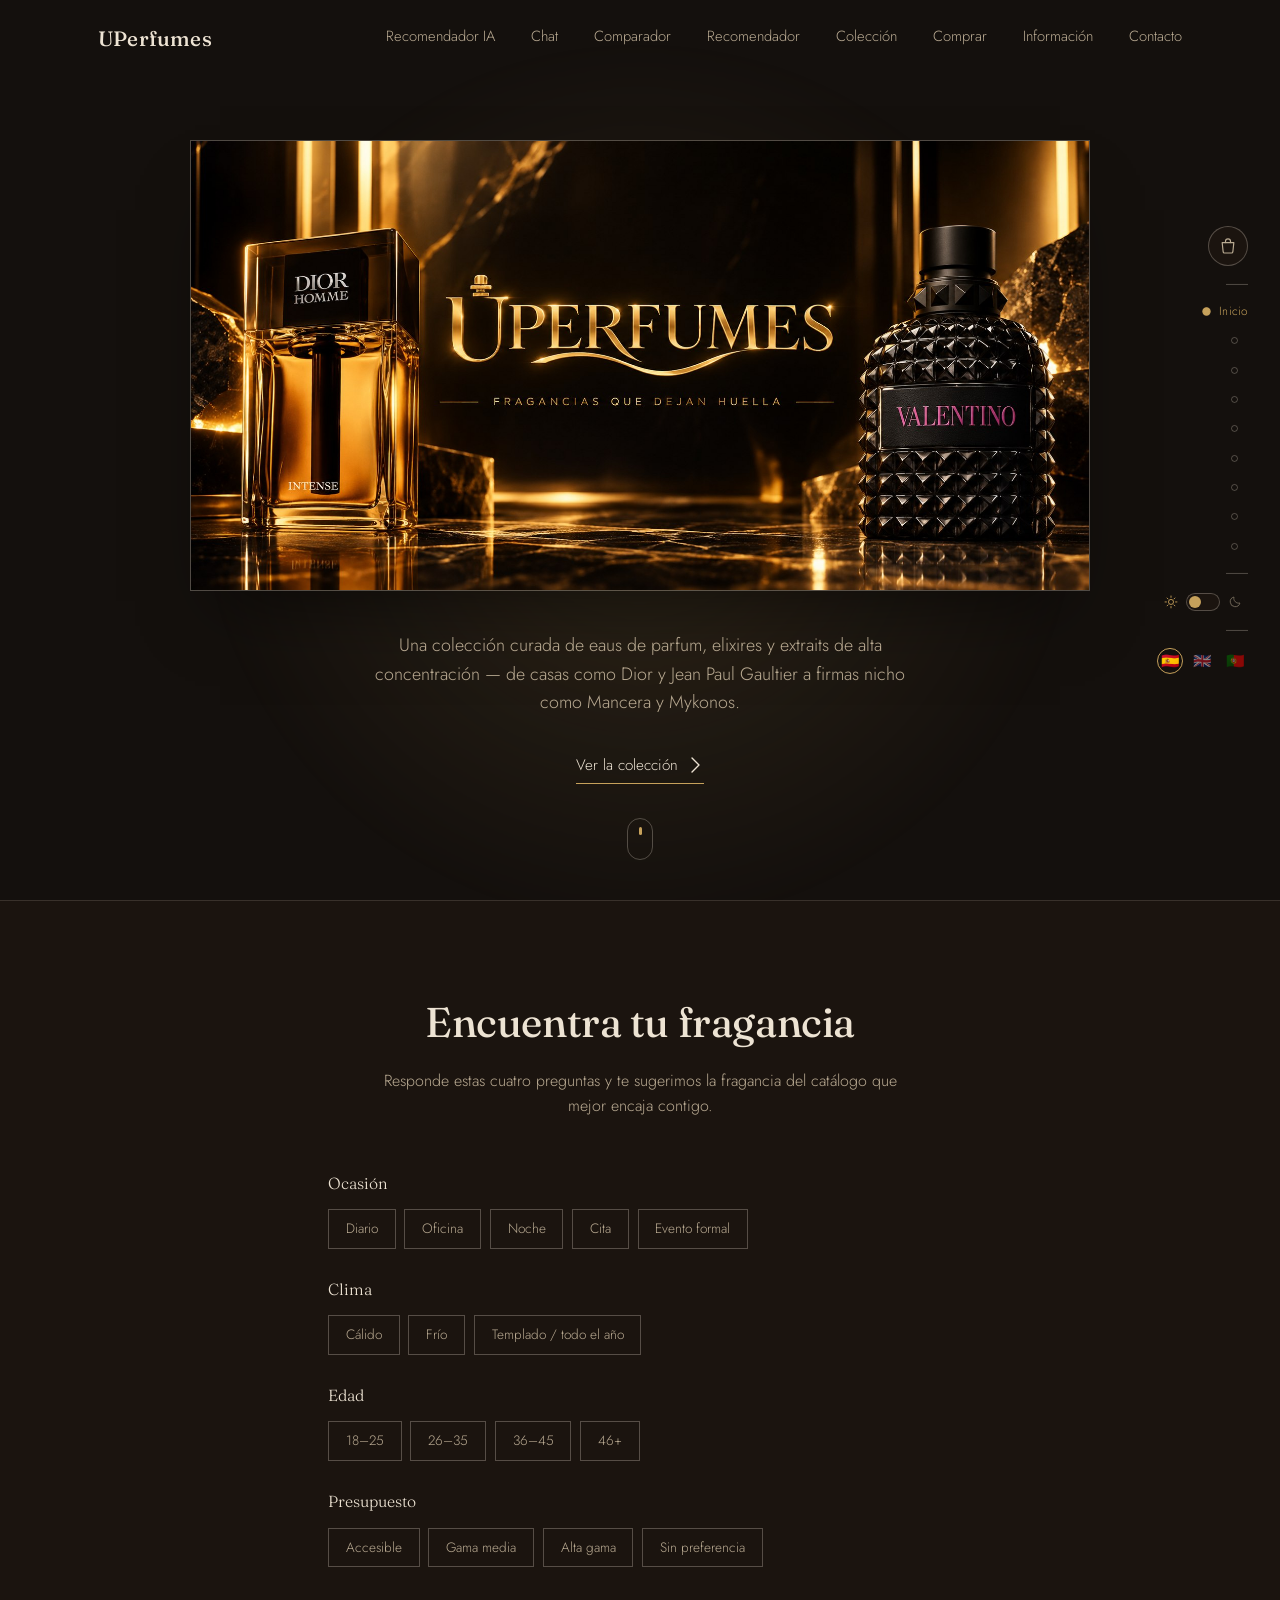
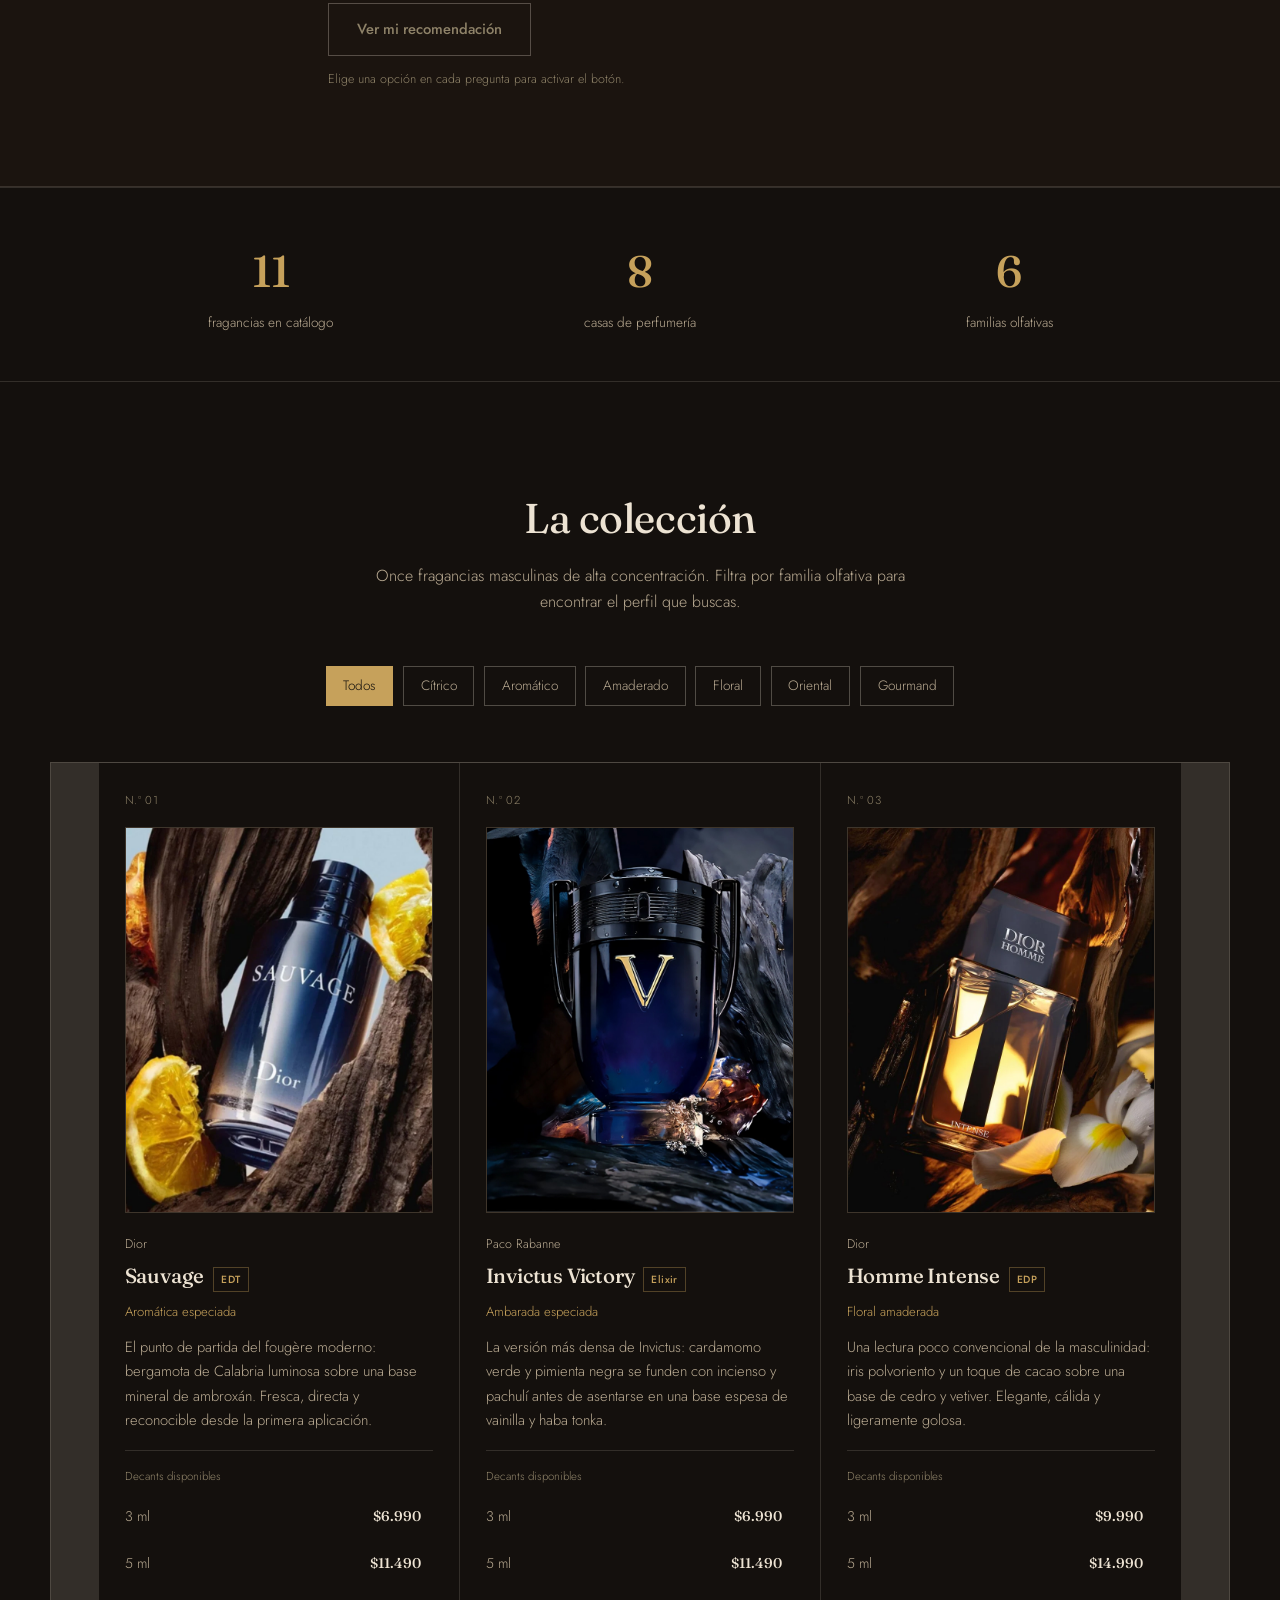
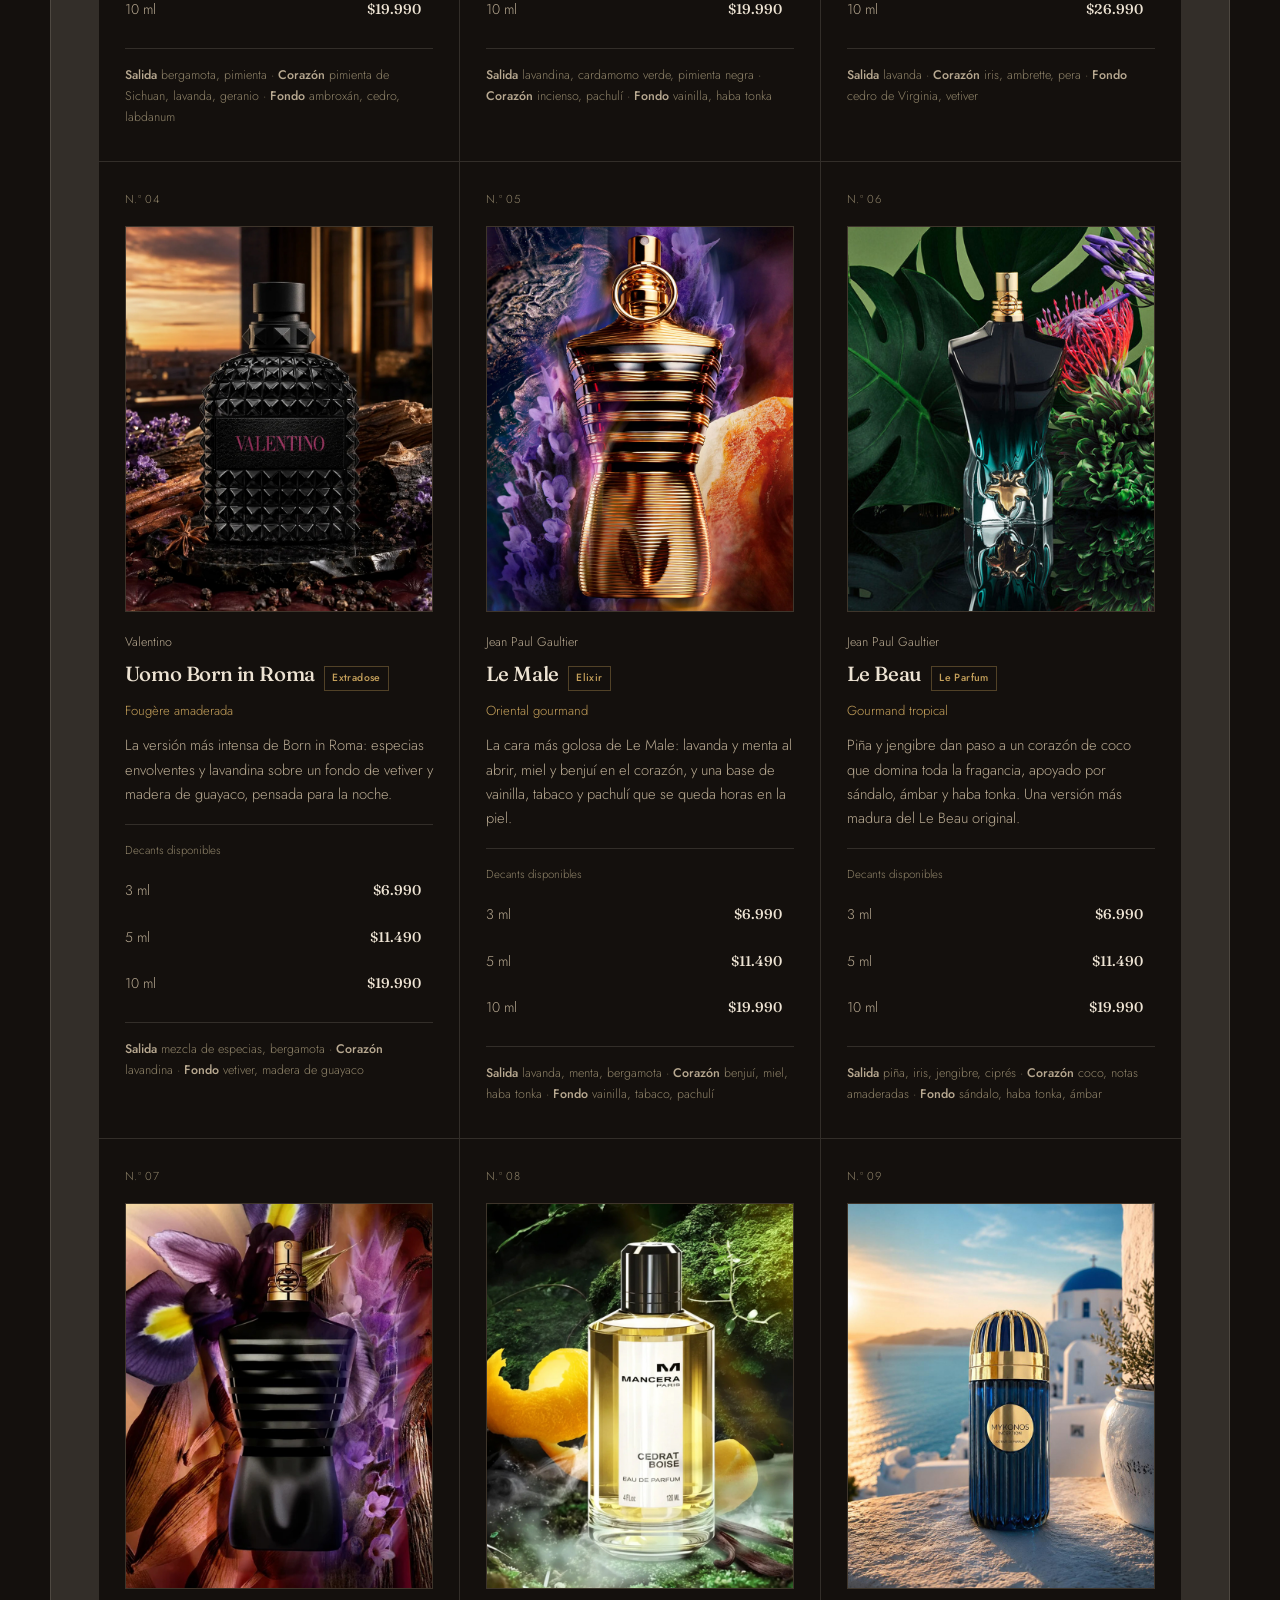
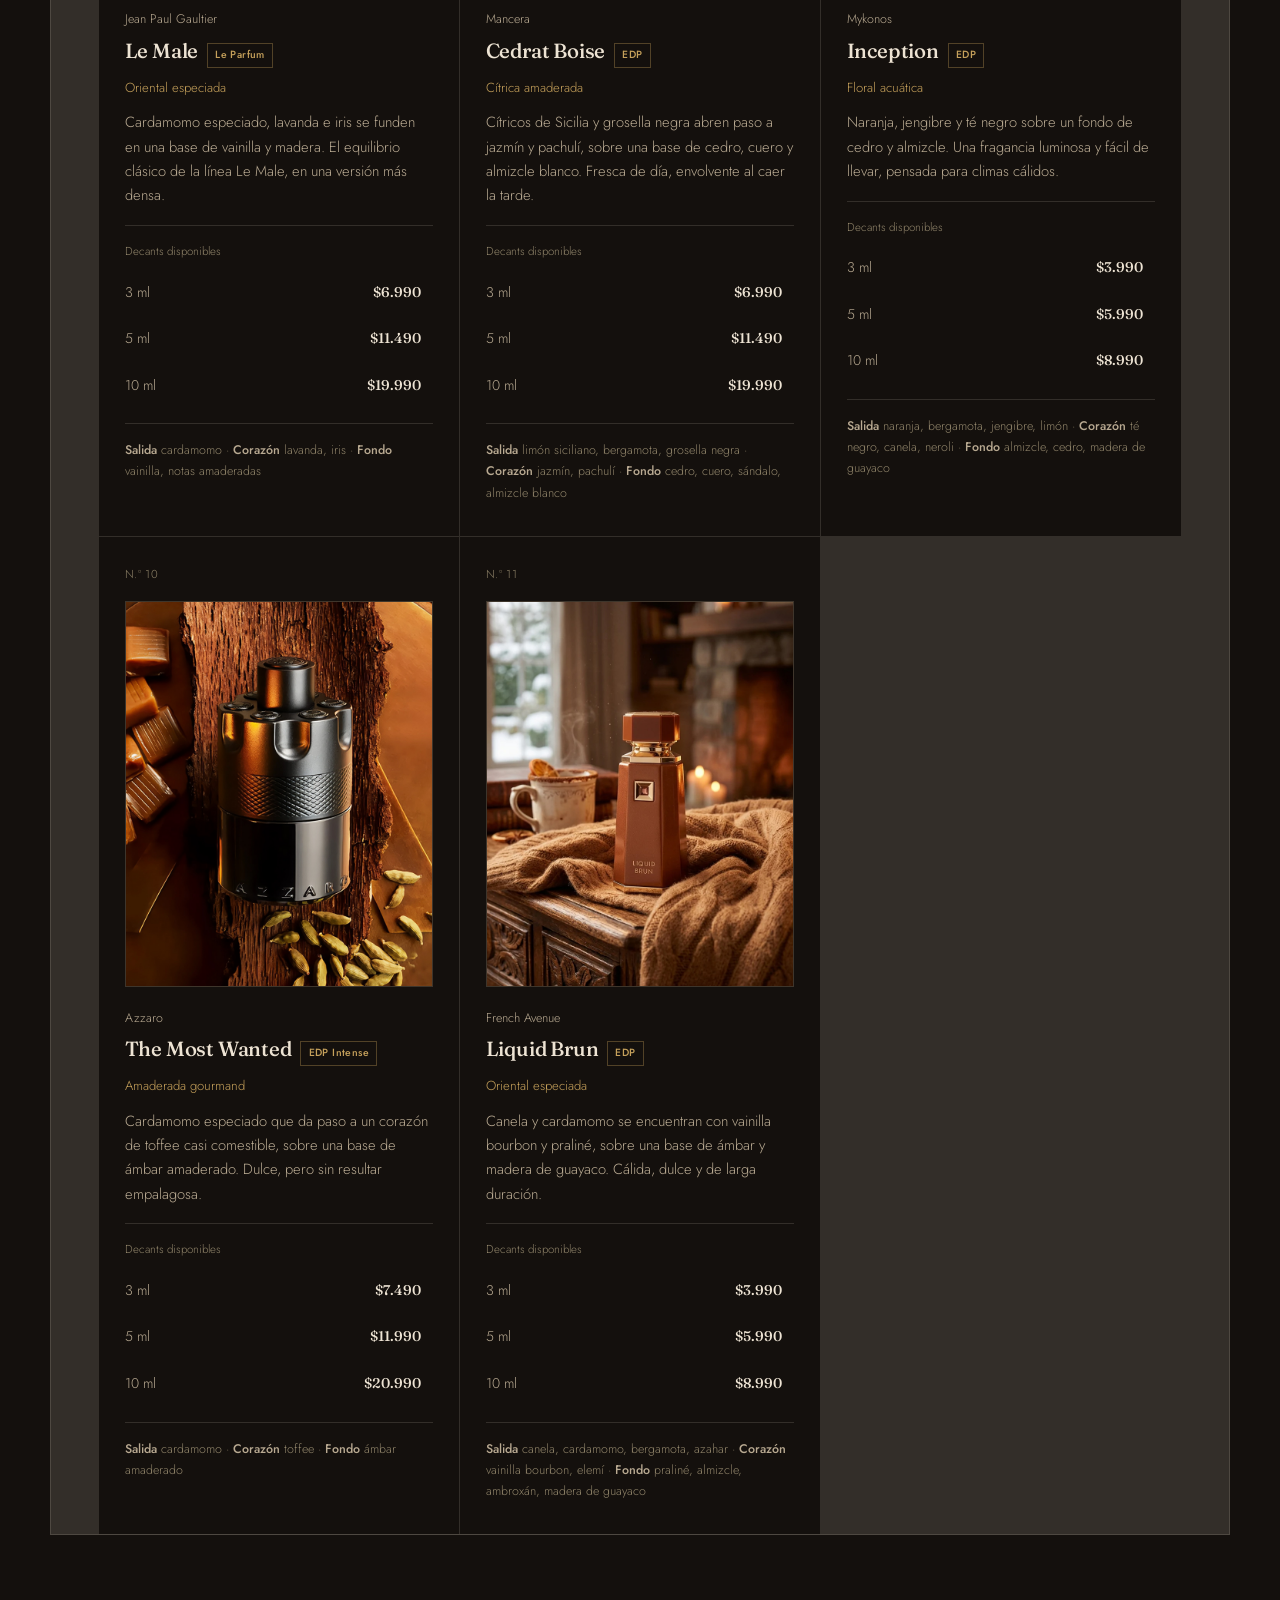
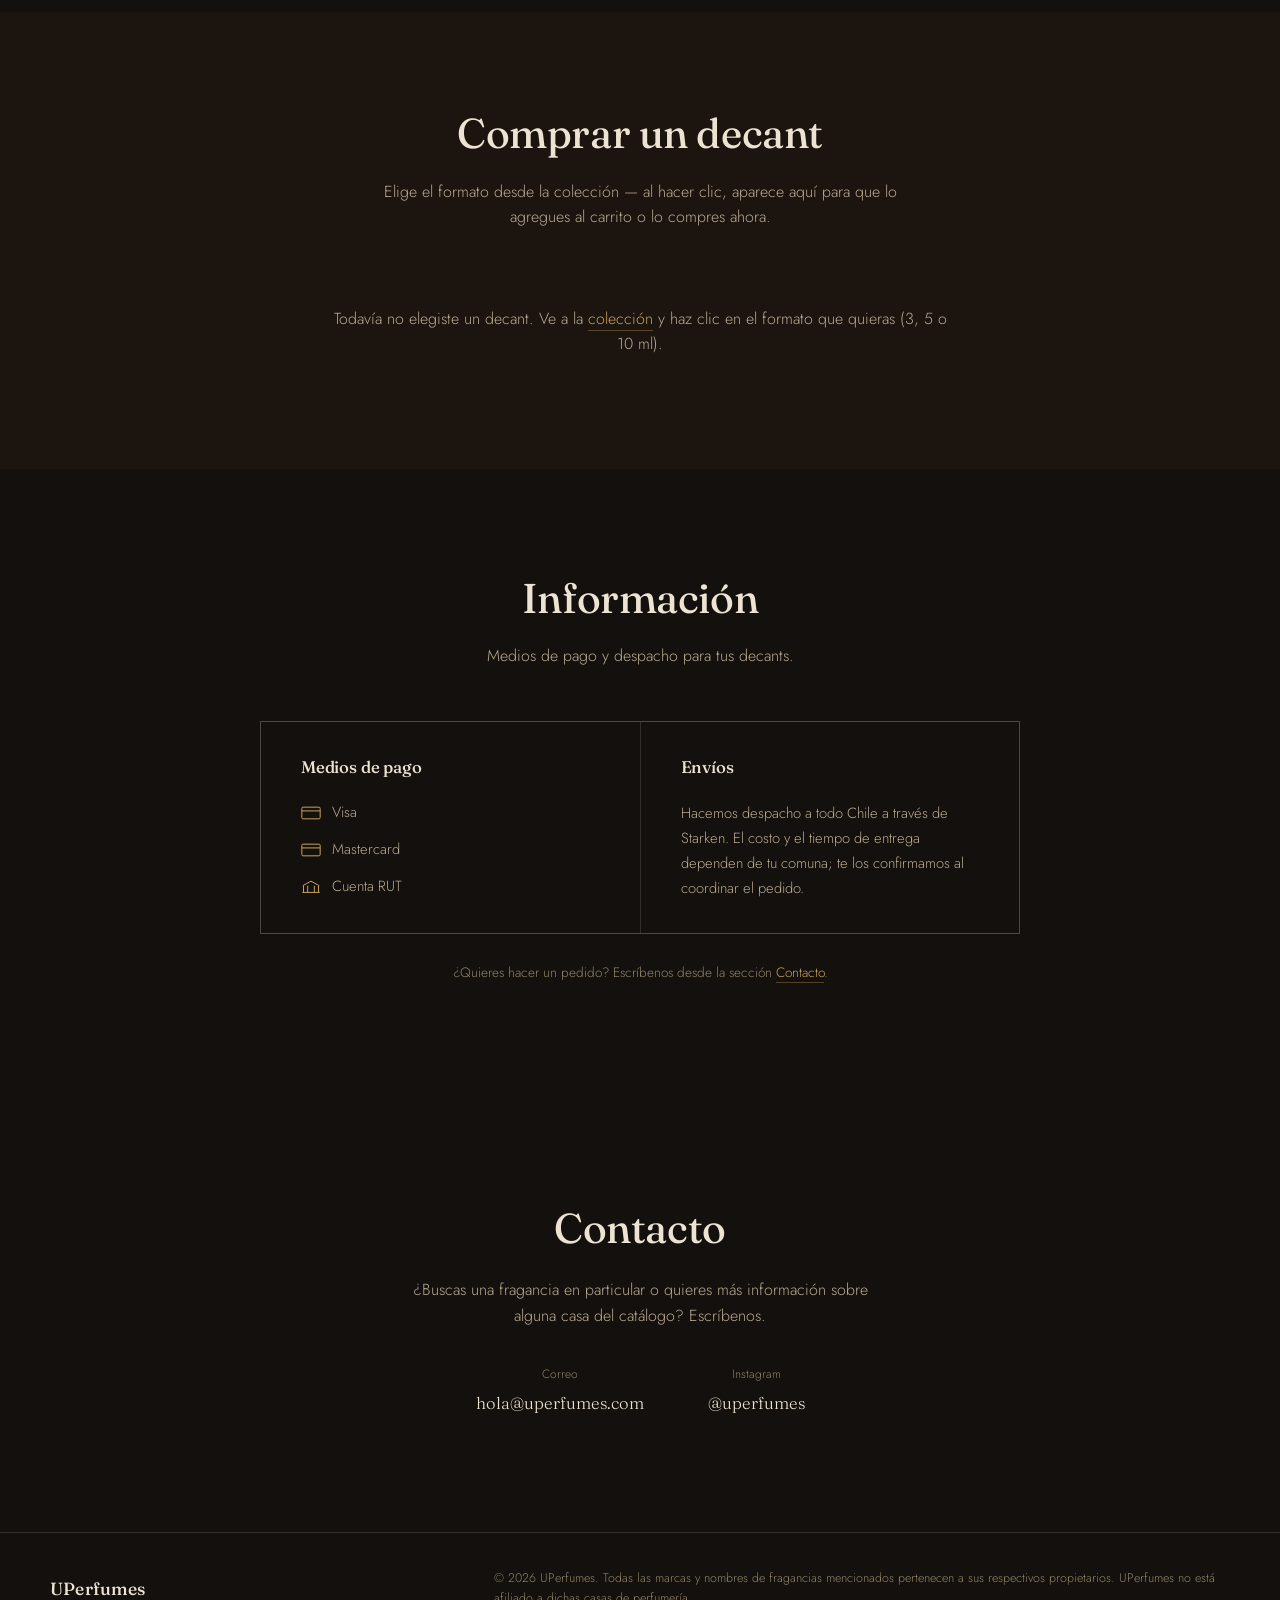
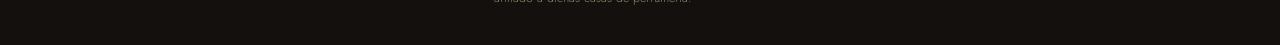
==== public/index.html @ 0f6a9b52 "Add files via upload" ====
<!DOCTYPE html>
<html lang="es">
<head>
<meta charset="UTF-8">
<meta name="viewport" content="width=device-width, initial-scale=1.0">
<title data-i18n="pageTitle">UPerfumes — Fragancias de alta concentración</title>
<meta name="description" data-i18n-content="metaDescription" content="UPerfumes: catálogo curado de eaus de parfum, elixires y extraits de alta concentración. Dior, Jean Paul Gaultier, Valentino, Paco Rabanne, Azzaro, Mancera y más.">

<!-- Tipografías: Fraunces (display, serif) para titulares y Jost (sans geométrica) para texto de cuerpo y etiquetas -->
<link rel="preconnect" href="https://fonts.googleapis.com">
<link rel="preconnect" href="https://fonts.gstatic.com" crossorigin>
<link href="https://fonts.googleapis.com/css2?family=Fraunces:ital,opsz,wght@0,9..144,300;0,9..144,400;0,9..144,500;0,9..144,600;1,9..144,400&family=Jost:wght@300;400;500;600&display=swap" rel="stylesheet">

<link rel="stylesheet" href="styles.css">

<!-- Si el visitante tiene JavaScript desactivado, la cuadrícula del catálogo
     (que normalmente aparece con una animación al hacer scroll) se muestra
     directamente, sin depender del script. -->
<noscript>
  <style>
    .perfume-card{ opacity: 1 !important; transform: none !important; }
  </style>
</noscript>

<!-- Favicon simple en línea: inicial "U" sobre fondo oscuro, para no depender de un archivo aparte -->
<link rel="icon" href="data:image/svg+xml,%3Csvg xmlns='http://www.w3.org/2000/svg' viewBox='0 0 64 64'%3E%3Crect width='64' height='64' fill='%2314100D'/%3E%3Ctext x='32' y='42' font-family='Georgia,serif' font-size='30' fill='%23C6A15B' text-anchor='middle'%3EU%3C/text%3E%3C/svg%3E">
<link rel="stylesheet" href="/advisor.css">
<link rel="stylesheet" href="/shop.css">
</head>
<body>

<a class="skip-link" href="#coleccion" data-i18n="skipLink">Saltar al catálogo</a>

<!--
  =========================================================================
  ENCABEZADO
  Barra fija que cambia de transparente a sólida al hacer scroll (ver script.js).
  =========================================================================
-->
<header class="site-header" id="siteHeader">
  <div class="header-inner">
    <a href="#inicio" class="logo">UPerfumes</a>

    <nav class="site-nav" id="siteNav"><a href="/asesor.html#recommend" data-i18n="advisor.recommend">Recomendador IA</a>
<a href="/asesor.html#chat" data-i18n="advisor.chat">Chat</a>
<a href="/asesor.html#compare" data-i18n="advisor.compare">Comparador</a>
      <a href="#recomendador" data-i18n="nav.recomendador">Recomendador</a>
      <a href="#coleccion" data-i18n="nav.coleccion">Colección</a>
      <a href="#comprar" data-i18n="nav.comprar">Comprar</a>
      <a href="#informacion" data-i18n="nav.informacion">Información</a>
      <a href="#contacto" data-i18n="nav.contacto">Contacto</a>
    </nav>

    <button class="nav-toggle" id="navToggle" aria-label="Abrir menú" data-i18n-aria="navToggleOpen" aria-expanded="false" aria-controls="siteNav">
      <span></span><span></span><span></span>
    </button>
  </div>
</header>

<main>

  <!--
    =======================================================================
    HERO
    Titular + ilustración de un frasco dibujada en SVG (línea, se "dibuja" 
    sola al cargar la página). No requiere ninguna imagen del usuario:
    es una ilustración decorativa, no un producto del catálogo.
    =======================================================================
  -->
  <section class="hero" id="inicio">
    <div class="hero-glow" aria-hidden="true"></div>

    <div class="hero-inner">
      <!-- La imagen ya trae el logo "UPerfumes" y el eslogan integrados,
           así que el título principal (h1) queda solo para lectores de
           pantalla y buscadores (visualmente oculto con .sr-only), para
           no repetir el mismo mensaje dos veces en pantalla. -->
      <h1 class="sr-only" data-i18n="hero.h1">UPerfumes — fragancias que dejan huella</h1>

      <div class="hero-banner reveal" style="--d:0">
        <img src="images/hero-uperfumes.jpg" alt="UPerfumes, fragancias que dejan huella. Frascos de Dior Homme Intense y Valentino Uomo sobre mármol oscuro con acentos dorados." data-i18n-alt="hero.imgAlt" loading="eager">
      </div>

      <p class="hero-sub reveal" style="--d:1" data-i18n="hero.sub">
        Una colección curada de eaus de parfum, elixires y extraits de alta
        concentración — de casas como Dior y Jean Paul Gaultier a firmas
        nicho como Mancera y Mykonos.
      </p>
      <a href="#coleccion" class="hero-cta reveal" style="--d:2">
        <span data-i18n="hero.cta">Ver la colección</span>
        <svg width="16" height="10" viewBox="0 0 16 10" fill="none" aria-hidden="true">
          <path d="M1 1L8 8L15 1" stroke="currentColor" stroke-width="1.4" stroke-linecap="round" stroke-linejoin="round"/>
        </svg>
      </a>
    </div>

    <button class="scroll-cue" id="scrollCue" aria-label="Bajar al catálogo" data-i18n-aria="scrollCue" type="button">
      <span></span>
    </button>
  </section>

  <!--
    =======================================================================
    RECOMENDADOR DE PERFUMES
    =======================================================================
    Motor de recomendación simple basado en reglas y pesos (no es un modelo
    entrenado: es un sistema transparente y explicable, pensado para un
    catálogo pequeño). La lógica completa y los datos de cada fragancia
    (ocasión, clima, edad y presupuesto orientativo) viven en script.js,
    dentro de la constante PERFUMES — no se tocó ninguna tarjeta del
    catálogo para construir esto.

    Reutiliza el mismo sistema de imágenes de la colección: si guardas
    las fotos en la carpeta "images" con los nombres ya indicados más
    abajo en el catálogo, el resultado del recomendador las muestra
    automáticamente.
    =======================================================================
  -->
  <section class="finder" id="recomendador">
    <div class="section-head">
      <h2 data-i18n="finder.title">Encuentra tu fragancia</h2>
      <p data-i18n="finder.subtitle">Responde estas cuatro preguntas y te sugerimos la fragancia del catálogo que mejor encaja contigo.</p>
    </div>

    <form class="finder-form" id="finderForm" novalidate>

      <fieldset class="finder-group">
        <legend class="finder-label" data-i18n="finder.occasion.label">Ocasión</legend>
        <div class="finder-options" role="radiogroup" aria-label="Ocasión" data-i18n-aria="finder.occasion.label" data-field="occasion">
          <button type="button" class="filter-chip" role="radio" aria-checked="false" data-value="diario" data-i18n="finder.occasion.diario">Diario</button>
          <button type="button" class="filter-chip" role="radio" aria-checked="false" data-value="oficina" data-i18n="finder.occasion.oficina">Oficina</button>
          <button type="button" class="filter-chip" role="radio" aria-checked="false" data-value="noche" data-i18n="finder.occasion.noche">Noche</button>
          <button type="button" class="filter-chip" role="radio" aria-checked="false" data-value="cita" data-i18n="finder.occasion.cita">Cita</button>
          <button type="button" class="filter-chip" role="radio" aria-checked="false" data-value="formal" data-i18n="finder.occasion.formal">Evento formal</button>
        </div>
      </fieldset>

      <fieldset class="finder-group">
        <legend class="finder-label" data-i18n="finder.climate.label">Clima</legend>
        <div class="finder-options" role="radiogroup" aria-label="Clima" data-i18n-aria="finder.climate.label" data-field="climate">
          <button type="button" class="filter-chip" role="radio" aria-checked="false" data-value="calido" data-i18n="finder.climate.calido">Cálido</button>
          <button type="button" class="filter-chip" role="radio" aria-checked="false" data-value="frio" data-i18n="finder.climate.frio">Frío</button>
          <button type="button" class="filter-chip" role="radio" aria-checked="false" data-value="templado" data-i18n="finder.climate.templado">Templado / todo el año</button>
        </div>
      </fieldset>

      <fieldset class="finder-group">
        <legend class="finder-label" data-i18n="finder.age.label">Edad</legend>
        <div class="finder-options" role="radiogroup" aria-label="Edad" data-i18n-aria="finder.age.label" data-field="age">
          <button type="button" class="filter-chip" role="radio" aria-checked="false" data-value="18-25">18–25</button>
          <button type="button" class="filter-chip" role="radio" aria-checked="false" data-value="26-35">26–35</button>
          <button type="button" class="filter-chip" role="radio" aria-checked="false" data-value="36-45">36–45</button>
          <button type="button" class="filter-chip" role="radio" aria-checked="false" data-value="46-99" data-i18n="finder.age.plus46">46+</button>
        </div>
      </fieldset>

      <fieldset class="finder-group">
        <legend class="finder-label" data-i18n="finder.budget.label">Presupuesto</legend>
        <div class="finder-options" role="radiogroup" aria-label="Presupuesto" data-i18n-aria="finder.budget.label" data-field="budget">
          <button type="button" class="filter-chip" role="radio" aria-checked="false" data-value="accesible" data-i18n="finder.budget.accesible">Accesible</button>
          <button type="button" class="filter-chip" role="radio" aria-checked="false" data-value="medio" data-i18n="finder.budget.medio">Gama media</button>
          <button type="button" class="filter-chip" role="radio" aria-checked="false" data-value="alto" data-i18n="finder.budget.alto">Alta gama</button>
          <button type="button" class="filter-chip" role="radio" aria-checked="false" data-value="cualquiera" data-i18n="finder.budget.cualquiera">Sin preferencia</button>
        </div>
      </fieldset>

      <div class="finder-actions">
        <button type="submit" class="finder-submit" id="finderSubmit" disabled data-i18n="finder.submit">Ver mi recomendación</button>
        <button type="button" class="finder-reset" id="finderReset" hidden data-i18n="finder.reset">Volver a empezar</button>
      </div>
      <p class="finder-hint" id="finderHint" data-i18n="finder.hintIncomplete">Elige una opción en cada pregunta para activar el botón.</p>
    </form>

    <div class="finder-result" id="finderResult" hidden aria-live="polite"></div>
  </section>

  <!--
    =======================================================================
    CIFRAS DE LA COLECCIÓN
    Pequeño resumen numérico. Los números aumentan (count-up) una sola vez
    cuando la sección entra en pantalla.
    =======================================================================
  -->
  <section class="stats" aria-label="La colección en cifras" data-i18n-aria="stats.ariaLabel">
    <div class="stats-inner">
      <div class="stat">
        <span class="stat-number" data-count="11">0</span>
        <span class="stat-label" data-i18n="stats.fragrances">fragancias en catálogo</span>
      </div>
      <div class="stat">
        <span class="stat-number" data-count="8">0</span>
        <span class="stat-label" data-i18n="stats.houses">casas de perfumería</span>
      </div>
      <div class="stat">
        <span class="stat-number" data-count="6">0</span>
        <span class="stat-label" data-i18n="stats.families">familias olfativas</span>
      </div>
    </div>
  </section>

  <!--
    =======================================================================
    COLECCIÓN / CATÁLOGO
    =======================================================================
    INSTRUCCIONES GENERALES PARA LAS IMÁGENES (léelas antes de publicar):

    1. Crea una carpeta llamada "images" en el mismo directorio donde están
       index.html, styles.css y script.js.
    2. Guarda cada foto de frasco con el nombre EXACTO indicado en el
       comentario que precede a su etiqueta <img>, por ejemplo:
           images/dior-sauvage-edt.jpg
    3. Tamaño recomendado: 800 x 1000 px (proporción 4:5), fondo neutro o
       transparente (PNG/WEBP si el frasco lleva fondo transparente).
    4. No hace falta tocar el HTML: en cuanto el archivo exista con ese
       nombre en la carpeta "images", la foto reemplaza automáticamente
       al marcador de posición (el recuadro punteado con el ícono).
    5. Si prefieres usar otros nombres de archivo, simplemente actualiza
       el atributo "src" de cada <img> por la ruta que tú quieras.
    =======================================================================
  -->
  <section class="collection" id="coleccion">
    <div class="section-head">
      <h2 data-i18n="collection.title">La colección</h2>
      <p data-i18n="collection.subtitle">Once fragancias masculinas de alta concentración. Filtra por familia olfativa para encontrar el perfil que buscas.</p>
    </div>

    <div class="filters" id="filters" role="tablist" aria-label="Filtrar por familia olfativa" data-i18n-aria="collection.filterAriaLabel">
      <button class="filter-chip is-active" data-filter="todos" role="tab" aria-selected="true" data-i18n="collection.filters.todos">Todos</button>
      <button class="filter-chip" data-filter="citrico" role="tab" aria-selected="false" data-i18n="collection.filters.citrico">Cítrico</button>
      <button class="filter-chip" data-filter="aromatico" role="tab" aria-selected="false" data-i18n="collection.filters.aromatico">Aromático</button>
      <button class="filter-chip" data-filter="amaderado" role="tab" aria-selected="false" data-i18n="collection.filters.amaderado">Amaderado</button>
      <button class="filter-chip" data-filter="floral" role="tab" aria-selected="false" data-i18n="collection.filters.floral">Floral</button>
      <button class="filter-chip" data-filter="oriental" role="tab" aria-selected="false" data-i18n="collection.filters.oriental">Oriental</button>
      <button class="filter-chip" data-filter="gourmand" role="tab" aria-selected="false" data-i18n="collection.filters.gourmand">Gourmand</button>
    </div>

    <div class="perfume-grid" id="perfumeGrid">

      <!-- ============ 01 · DIOR SAUVAGE EDT ============ -->
      <article class="perfume-card" data-family="aromatico" data-perfume="dior-sauvage-edt">
        <p class="perfume-card__index">N.º 01</p>
        <a class="perfume-card__imglink" href="producto.html?id=dior-sauvage-edt"><div class="perfume-card__image">
          <!--
            IMAGEN → guarda el archivo como: images/dior-sauvage-edt.jpg
            Tamaño sugerido: 800×1000px
          -->
          <img src="images/dior-sauvage-edt.jpg" alt="Frasco de Dior Sauvage EDT" loading="lazy">
          <div class="image-placeholder">
            <svg class="placeholder-icon" viewBox="0 0 48 64" fill="none" aria-hidden="true"><path d="M18 8H30V16C30 16 38 21 38 31V56C38 59 35.5 61 33 61H15C12.5 61 10 59 10 56V31C10 21 18 16 18 16V8Z" stroke="currentColor" stroke-width="1.4"/><path d="M15 4H33V8H15V4Z" stroke="currentColor" stroke-width="1.4"/></svg>
            <p data-i18n="collection.imgPlaceholder">Coloca aquí la imagen</p>
            <code>images/dior-sauvage-edt.jpg</code>
            <span data-i18n="collection.imgSize">800 × 1000&nbsp;px sugerido</span>
          </div>
        </div></a>
        <div class="perfume-card__body">
          <p class="perfume-card__house">Dior</p>
          <h3 class="perfume-card__name"><a class="perfume-card__namelink" href="producto.html?id=dior-sauvage-edt">Sauvage <span class="badge">EDT</span></a></h3>
          <p class="perfume-card__family">Aromática especiada</p>
          <p class="perfume-card__desc">El punto de partida del fougère moderno: bergamota de Calabria luminosa sobre una base mineral de ambroxán. Fresca, directa y reconocible desde la primera aplicación.</p>
          <div class="perfume-card__decants">
            <p class="decants-label" data-i18n="collection.decantsLabel">Decants disponibles</p>
            <ul class="decant-list">
              <li><button type="button" class="decant-buy" data-perfume="dior-sauvage-edt" data-ml="3"><span class="decant-ml">3 ml</span><span class="decant-price">$6.990</span></button></li>
              <li><button type="button" class="decant-buy" data-perfume="dior-sauvage-edt" data-ml="5"><span class="decant-ml">5 ml</span><span class="decant-price">$11.490</span></button></li>
              <li><button type="button" class="decant-buy" data-perfume="dior-sauvage-edt" data-ml="10"><span class="decant-ml">10 ml</span><span class="decant-price">$19.990</span></button></li>
            </ul>
          </div>
          <p class="perfume-card__notes"><strong>Salida</strong> bergamota, pimienta · <strong>Corazón</strong> pimienta de Sichuan, lavanda, geranio · <strong>Fondo</strong> ambroxán, cedro, labdanum</p>
        </div>
      </article>

      <!-- ============ 02 · PACO RABANNE INVICTUS VICTORY ELIXIR ============ -->
      <article class="perfume-card" data-family="amaderado" data-perfume="invictus-victory-elixir">
        <p class="perfume-card__index">N.º 02</p>
        <a class="perfume-card__imglink" href="producto.html?id=invictus-victory-elixir"><div class="perfume-card__image">
          <!--
            IMAGEN → guarda el archivo como: images/invictus-victory-elixir.jpg
            Tamaño sugerido: 800×1000px
          -->
          <img src="images/invictus-victory-elixir.jpg" alt="Frasco de Paco Rabanne Invictus Victory Elixir" loading="lazy">
          <div class="image-placeholder">
            <svg class="placeholder-icon" viewBox="0 0 48 64" fill="none" aria-hidden="true"><path d="M18 8H30V16C30 16 38 21 38 31V56C38 59 35.5 61 33 61H15C12.5 61 10 59 10 56V31C10 21 18 16 18 16V8Z" stroke="currentColor" stroke-width="1.4"/><path d="M15 4H33V8H15V4Z" stroke="currentColor" stroke-width="1.4"/></svg>
            <p data-i18n="collection.imgPlaceholder">Coloca aquí la imagen</p>
            <code>images/invictus-victory-elixir.jpg</code>
            <span data-i18n="collection.imgSize">800 × 1000&nbsp;px sugerido</span>
          </div>
        </div></a>
        <div class="perfume-card__body">
          <p class="perfume-card__house">Paco Rabanne</p>
          <h3 class="perfume-card__name"><a class="perfume-card__namelink" href="producto.html?id=invictus-victory-elixir">Invictus Victory <span class="badge">Elixir</span></a></h3>
          <p class="perfume-card__family">Ambarada especiada</p>
          <p class="perfume-card__desc">La versión más densa de Invictus: cardamomo verde y pimienta negra se funden con incienso y pachulí antes de asentarse en una base espesa de vainilla y haba tonka.</p>
          <div class="perfume-card__decants">
            <p class="decants-label" data-i18n="collection.decantsLabel">Decants disponibles</p>
            <ul class="decant-list">
              <li><button type="button" class="decant-buy" data-perfume="invictus-victory-elixir" data-ml="3"><span class="decant-ml">3 ml</span><span class="decant-price">$6.990</span></button></li>
              <li><button type="button" class="decant-buy" data-perfume="invictus-victory-elixir" data-ml="5"><span class="decant-ml">5 ml</span><span class="decant-price">$11.490</span></button></li>
              <li><button type="button" class="decant-buy" data-perfume="invictus-victory-elixir" data-ml="10"><span class="decant-ml">10 ml</span><span class="decant-price">$19.990</span></button></li>
            </ul>
          </div>
          <p class="perfume-card__notes"><strong>Salida</strong> lavandina, cardamomo verde, pimienta negra · <strong>Corazón</strong> incienso, pachulí · <strong>Fondo</strong> vainilla, haba tonka</p>
        </div>
      </article>

      <!-- ============ 03 · DIOR HOMME INTENSE ============ -->
      <article class="perfume-card" data-family="floral" data-perfume="dior-homme-intense">
        <p class="perfume-card__index">N.º 03</p>
        <a class="perfume-card__imglink" href="producto.html?id=dior-homme-intense"><div class="perfume-card__image">
          <!--
            IMAGEN → guarda el archivo como: images/dior-homme-intense.jpg
            Tamaño sugerido: 800×1000px
          -->
          <img src="images/dior-homme-intense.jpg" alt="Frasco de Dior Homme Intense" loading="lazy">
          <div class="image-placeholder">
            <svg class="placeholder-icon" viewBox="0 0 48 64" fill="none" aria-hidden="true"><path d="M18 8H30V16C30 16 38 21 38 31V56C38 59 35.5 61 33 61H15C12.5 61 10 59 10 56V31C10 21 18 16 18 16V8Z" stroke="currentColor" stroke-width="1.4"/><path d="M15 4H33V8H15V4Z" stroke="currentColor" stroke-width="1.4"/></svg>
            <p data-i18n="collection.imgPlaceholder">Coloca aquí la imagen</p>
            <code>images/dior-homme-intense.jpg</code>
            <span data-i18n="collection.imgSize">800 × 1000&nbsp;px sugerido</span>
          </div>
        </div></a>
        <div class="perfume-card__body">
          <p class="perfume-card__house">Dior</p>
          <h3 class="perfume-card__name"><a class="perfume-card__namelink" href="producto.html?id=dior-homme-intense">Homme Intense <span class="badge">EDP</span></a></h3>
          <p class="perfume-card__family">Floral amaderada</p>
          <p class="perfume-card__desc">Una lectura poco convencional de la masculinidad: iris polvoriento y un toque de cacao sobre una base de cedro y vetiver. Elegante, cálida y ligeramente golosa.</p>
          <div class="perfume-card__decants">
            <p class="decants-label" data-i18n="collection.decantsLabel">Decants disponibles</p>
            <ul class="decant-list">
              <li><button type="button" class="decant-buy" data-perfume="dior-homme-intense" data-ml="3"><span class="decant-ml">3 ml</span><span class="decant-price">$9.990</span></button></li>
              <li><button type="button" class="decant-buy" data-perfume="dior-homme-intense" data-ml="5"><span class="decant-ml">5 ml</span><span class="decant-price">$14.990</span></button></li>
              <li><button type="button" class="decant-buy" data-perfume="dior-homme-intense" data-ml="10"><span class="decant-ml">10 ml</span><span class="decant-price">$26.990</span></button></li>
            </ul>
          </div>
          <p class="perfume-card__notes"><strong>Salida</strong> lavanda · <strong>Corazón</strong> iris, ambrette, pera · <strong>Fondo</strong> cedro de Virginia, vetiver</p>
        </div>
      </article>

      <!-- ============ 04 · VALENTINO UOMO BORN IN ROMA EXTRADOSE ============ -->
      <article class="perfume-card" data-family="amaderado" data-perfume="valentino-born-in-roma-extradose">
        <p class="perfume-card__index">N.º 04</p>
        <a class="perfume-card__imglink" href="producto.html?id=valentino-born-in-roma-extradose"><div class="perfume-card__image">
          <!--
            IMAGEN → guarda el archivo como: images/valentino-born-in-roma-extradose.jpg
            Tamaño sugerido: 800×1000px
          -->
          <img src="images/valentino-born-in-roma-extradose.jpg" alt="Frasco de Valentino Uomo Born in Roma Extradose" loading="lazy">
          <div class="image-placeholder">
            <svg class="placeholder-icon" viewBox="0 0 48 64" fill="none" aria-hidden="true"><path d="M18 8H30V16C30 16 38 21 38 31V56C38 59 35.5 61 33 61H15C12.5 61 10 59 10 56V31C10 21 18 16 18 16V8Z" stroke="currentColor" stroke-width="1.4"/><path d="M15 4H33V8H15V4Z" stroke="currentColor" stroke-width="1.4"/></svg>
            <p data-i18n="collection.imgPlaceholder">Coloca aquí la imagen</p>
            <code>images/valentino-born-in-roma-extradose.jpg</code>
            <span data-i18n="collection.imgSize">800 × 1000&nbsp;px sugerido</span>
          </div>
        </div></a>
        <div class="perfume-card__body">
          <p class="perfume-card__house">Valentino</p>
          <h3 class="perfume-card__name"><a class="perfume-card__namelink" href="producto.html?id=valentino-born-in-roma-extradose">Uomo Born in Roma <span class="badge">Extradose</span></a></h3>
          <p class="perfume-card__family">Fougère amaderada</p>
          <p class="perfume-card__desc">La versión más intensa de Born in Roma: especias envolventes y lavandina sobre un fondo de vetiver y madera de guayaco, pensada para la noche.</p>
          <div class="perfume-card__decants">
            <p class="decants-label" data-i18n="collection.decantsLabel">Decants disponibles</p>
            <ul class="decant-list">
              <li><button type="button" class="decant-buy" data-perfume="valentino-born-in-roma-extradose" data-ml="3"><span class="decant-ml">3 ml</span><span class="decant-price">$6.990</span></button></li>
              <li><button type="button" class="decant-buy" data-perfume="valentino-born-in-roma-extradose" data-ml="5"><span class="decant-ml">5 ml</span><span class="decant-price">$11.490</span></button></li>
              <li><button type="button" class="decant-buy" data-perfume="valentino-born-in-roma-extradose" data-ml="10"><span class="decant-ml">10 ml</span><span class="decant-price">$19.990</span></button></li>
            </ul>
          </div>
          <p class="perfume-card__notes"><strong>Salida</strong> mezcla de especias, bergamota · <strong>Corazón</strong> lavandina · <strong>Fondo</strong> vetiver, madera de guayaco</p>
        </div>
      </article>

      <!-- ============ 05 · JPG LE MALE ELIXIR ============ -->
      <article class="perfume-card" data-family="oriental" data-perfume="jpg-le-male-elixir">
        <p class="perfume-card__index">N.º 05</p>
        <a class="perfume-card__imglink" href="producto.html?id=jpg-le-male-elixir"><div class="perfume-card__image">
          <!--
            IMAGEN → guarda el archivo como: images/jpg-le-male-elixir.jpg
            Tamaño sugerido: 800×1000px
          -->
          <img src="images/jpg-le-male-elixir.jpg" alt="Frasco de Jean Paul Gaultier Le Male Elixir" loading="lazy">
          <div class="image-placeholder">
            <svg class="placeholder-icon" viewBox="0 0 48 64" fill="none" aria-hidden="true"><path d="M18 8H30V16C30 16 38 21 38 31V56C38 59 35.5 61 33 61H15C12.5 61 10 59 10 56V31C10 21 18 16 18 16V8Z" stroke="currentColor" stroke-width="1.4"/><path d="M15 4H33V8H15V4Z" stroke="currentColor" stroke-width="1.4"/></svg>
            <p data-i18n="collection.imgPlaceholder">Coloca aquí la imagen</p>
            <code>images/jpg-le-male-elixir.jpg</code>
            <span data-i18n="collection.imgSize">800 × 1000&nbsp;px sugerido</span>
          </div>
        </div></a>
        <div class="perfume-card__body">
          <p class="perfume-card__house">Jean Paul Gaultier</p>
          <h3 class="perfume-card__name"><a class="perfume-card__namelink" href="producto.html?id=jpg-le-male-elixir">Le Male <span class="badge">Elixir</span></a></h3>
          <p class="perfume-card__family">Oriental gourmand</p>
          <p class="perfume-card__desc">La cara más golosa de Le Male: lavanda y menta al abrir, miel y benjuí en el corazón, y una base de vainilla, tabaco y pachulí que se queda horas en la piel.</p>
          <div class="perfume-card__decants">
            <p class="decants-label" data-i18n="collection.decantsLabel">Decants disponibles</p>
            <ul class="decant-list">
              <li><button type="button" class="decant-buy" data-perfume="jpg-le-male-elixir" data-ml="3"><span class="decant-ml">3 ml</span><span class="decant-price">$6.990</span></button></li>
              <li><button type="button" class="decant-buy" data-perfume="jpg-le-male-elixir" data-ml="5"><span class="decant-ml">5 ml</span><span class="decant-price">$11.490</span></button></li>
              <li><button type="button" class="decant-buy" data-perfume="jpg-le-male-elixir" data-ml="10"><span class="decant-ml">10 ml</span><span class="decant-price">$19.990</span></button></li>
            </ul>
          </div>
          <p class="perfume-card__notes"><strong>Salida</strong> lavanda, menta, bergamota · <strong>Corazón</strong> benjuí, miel, haba tonka · <strong>Fondo</strong> vainilla, tabaco, pachulí</p>
        </div>
      </article>

      <!-- ============ 06 · JPG LE BEAU LE PARFUM ============ -->
      <article class="perfume-card" data-family="gourmand" data-perfume="jpg-le-beau-le-parfum">
        <p class="perfume-card__index">N.º 06</p>
        <a class="perfume-card__imglink" href="producto.html?id=jpg-le-beau-le-parfum"><div class="perfume-card__image">
          <!--
            IMAGEN → guarda el archivo como: images/jpg-le-beau-le-parfum.jpg
            Tamaño sugerido: 800×1000px
          -->
          <img src="images/jpg-le-beau-le-parfum.jpg" alt="Frasco de Jean Paul Gaultier Le Beau Le Parfum" loading="lazy">
          <div class="image-placeholder">
            <svg class="placeholder-icon" viewBox="0 0 48 64" fill="none" aria-hidden="true"><path d="M18 8H30V16C30 16 38 21 38 31V56C38 59 35.5 61 33 61H15C12.5 61 10 59 10 56V31C10 21 18 16 18 16V8Z" stroke="currentColor" stroke-width="1.4"/><path d="M15 4H33V8H15V4Z" stroke="currentColor" stroke-width="1.4"/></svg>
            <p data-i18n="collection.imgPlaceholder">Coloca aquí la imagen</p>
            <code>images/jpg-le-beau-le-parfum.jpg</code>
            <span data-i18n="collection.imgSize">800 × 1000&nbsp;px sugerido</span>
          </div>
        </div></a>
        <div class="perfume-card__body">
          <p class="perfume-card__house">Jean Paul Gaultier</p>
          <h3 class="perfume-card__name"><a class="perfume-card__namelink" href="producto.html?id=jpg-le-beau-le-parfum">Le Beau <span class="badge">Le Parfum</span></a></h3>
          <p class="perfume-card__family">Gourmand tropical</p>
          <p class="perfume-card__desc">Piña y jengibre dan paso a un corazón de coco que domina toda la fragancia, apoyado por sándalo, ámbar y haba tonka. Una versión más madura del Le Beau original.</p>
          <div class="perfume-card__decants">
            <p class="decants-label" data-i18n="collection.decantsLabel">Decants disponibles</p>
            <ul class="decant-list">
              <li><button type="button" class="decant-buy" data-perfume="jpg-le-beau-le-parfum" data-ml="3"><span class="decant-ml">3 ml</span><span class="decant-price">$6.990</span></button></li>
              <li><button type="button" class="decant-buy" data-perfume="jpg-le-beau-le-parfum" data-ml="5"><span class="decant-ml">5 ml</span><span class="decant-price">$11.490</span></button></li>
              <li><button type="button" class="decant-buy" data-perfume="jpg-le-beau-le-parfum" data-ml="10"><span class="decant-ml">10 ml</span><span class="decant-price">$19.990</span></button></li>
            </ul>
          </div>
          <p class="perfume-card__notes"><strong>Salida</strong> piña, iris, jengibre, ciprés · <strong>Corazón</strong> coco, notas amaderadas · <strong>Fondo</strong> sándalo, haba tonka, ámbar</p>
        </div>
      </article>

      <!-- ============ 07 · JPG LE MALE LE PARFUM ============ -->
      <article class="perfume-card" data-family="oriental" data-perfume="jpg-le-male-le-parfum">
        <p class="perfume-card__index">N.º 07</p>
        <a class="perfume-card__imglink" href="producto.html?id=jpg-le-male-le-parfum"><div class="perfume-card__image">
          <!--
            IMAGEN → guarda el archivo como: images/jpg-le-male-le-parfum.jpg
            Tamaño sugerido: 800×1000px
          -->
          <img src="images/jpg-le-male-le-parfum.jpg" alt="Frasco de Jean Paul Gaultier Le Male Le Parfum" loading="lazy">
          <div class="image-placeholder">
            <svg class="placeholder-icon" viewBox="0 0 48 64" fill="none" aria-hidden="true"><path d="M18 8H30V16C30 16 38 21 38 31V56C38 59 35.5 61 33 61H15C12.5 61 10 59 10 56V31C10 21 18 16 18 16V8Z" stroke="currentColor" stroke-width="1.4"/><path d="M15 4H33V8H15V4Z" stroke="currentColor" stroke-width="1.4"/></svg>
            <p data-i18n="collection.imgPlaceholder">Coloca aquí la imagen</p>
            <code>images/jpg-le-male-le-parfum.jpg</code>
            <span data-i18n="collection.imgSize">800 × 1000&nbsp;px sugerido</span>
          </div>
        </div></a>
        <div class="perfume-card__body">
          <p class="perfume-card__house">Jean Paul Gaultier</p>
          <h3 class="perfume-card__name"><a class="perfume-card__namelink" href="producto.html?id=jpg-le-male-le-parfum">Le Male <span class="badge">Le Parfum</span></a></h3>
          <p class="perfume-card__family">Oriental especiada</p>
          <p class="perfume-card__desc">Cardamomo especiado, lavanda e iris se funden en una base de vainilla y madera. El equilibrio clásico de la línea Le Male, en una versión más densa.</p>
          <div class="perfume-card__decants">
            <p class="decants-label" data-i18n="collection.decantsLabel">Decants disponibles</p>
            <ul class="decant-list">
              <li><button type="button" class="decant-buy" data-perfume="jpg-le-male-le-parfum" data-ml="3"><span class="decant-ml">3 ml</span><span class="decant-price">$6.990</span></button></li>
              <li><button type="button" class="decant-buy" data-perfume="jpg-le-male-le-parfum" data-ml="5"><span class="decant-ml">5 ml</span><span class="decant-price">$11.490</span></button></li>
              <li><button type="button" class="decant-buy" data-perfume="jpg-le-male-le-parfum" data-ml="10"><span class="decant-ml">10 ml</span><span class="decant-price">$19.990</span></button></li>
            </ul>
          </div>
          <p class="perfume-card__notes"><strong>Salida</strong> cardamomo · <strong>Corazón</strong> lavanda, iris · <strong>Fondo</strong> vainilla, notas amaderadas</p>
        </div>
      </article>

      <!-- ============ 08 · MANCERA CEDRAT BOISE ============ -->
      <article class="perfume-card" data-family="citrico" data-perfume="mancera-cedrat-boise">
        <p class="perfume-card__index">N.º 08</p>
        <a class="perfume-card__imglink" href="producto.html?id=mancera-cedrat-boise"><div class="perfume-card__image">
          <!--
            IMAGEN → guarda el archivo como: images/mancera-cedrat-boise.jpg
            Tamaño sugerido: 800×1000px
          -->
          <img src="images/mancera-cedrat-boise.jpg" alt="Frasco de Mancera Cedrat Boise" loading="lazy">
          <div class="image-placeholder">
            <svg class="placeholder-icon" viewBox="0 0 48 64" fill="none" aria-hidden="true"><path d="M18 8H30V16C30 16 38 21 38 31V56C38 59 35.5 61 33 61H15C12.5 61 10 59 10 56V31C10 21 18 16 18 16V8Z" stroke="currentColor" stroke-width="1.4"/><path d="M15 4H33V8H15V4Z" stroke="currentColor" stroke-width="1.4"/></svg>
            <p data-i18n="collection.imgPlaceholder">Coloca aquí la imagen</p>
            <code>images/mancera-cedrat-boise.jpg</code>
            <span data-i18n="collection.imgSize">800 × 1000&nbsp;px sugerido</span>
          </div>
        </div></a>
        <div class="perfume-card__body">
          <p class="perfume-card__house">Mancera</p>
          <h3 class="perfume-card__name"><a class="perfume-card__namelink" href="producto.html?id=mancera-cedrat-boise">Cedrat Boise <span class="badge">EDP</span></a></h3>
          <p class="perfume-card__family">Cítrica amaderada</p>
          <p class="perfume-card__desc">Cítricos de Sicilia y grosella negra abren paso a jazmín y pachulí, sobre una base de cedro, cuero y almizcle blanco. Fresca de día, envolvente al caer la tarde.</p>
          <div class="perfume-card__decants">
            <p class="decants-label" data-i18n="collection.decantsLabel">Decants disponibles</p>
            <ul class="decant-list">
              <li><button type="button" class="decant-buy" data-perfume="mancera-cedrat-boise" data-ml="3"><span class="decant-ml">3 ml</span><span class="decant-price">$6.990</span></button></li>
              <li><button type="button" class="decant-buy" data-perfume="mancera-cedrat-boise" data-ml="5"><span class="decant-ml">5 ml</span><span class="decant-price">$11.490</span></button></li>
              <li><button type="button" class="decant-buy" data-perfume="mancera-cedrat-boise" data-ml="10"><span class="decant-ml">10 ml</span><span class="decant-price">$19.990</span></button></li>
            </ul>
          </div>
          <p class="perfume-card__notes"><strong>Salida</strong> limón siciliano, bergamota, grosella negra · <strong>Corazón</strong> jazmín, pachulí · <strong>Fondo</strong> cedro, cuero, sándalo, almizcle blanco</p>
        </div>
      </article>

      <!-- ============ 09 · MYKONOS INCEPTION ============ -->
      <article class="perfume-card" data-family="floral" data-perfume="mykonos-inception">
        <p class="perfume-card__index">N.º 09</p>
        <a class="perfume-card__imglink" href="producto.html?id=mykonos-inception"><div class="perfume-card__image">
          <!--
            IMAGEN → guarda el archivo como: images/mykonos-inception.jpg
            Tamaño sugerido: 800×1000px
          -->
          <img src="images/mykonos-inception.jpg" alt="Frasco de Mykonos Inception" loading="lazy">
          <div class="image-placeholder">
            <svg class="placeholder-icon" viewBox="0 0 48 64" fill="none" aria-hidden="true"><path d="M18 8H30V16C30 16 38 21 38 31V56C38 59 35.5 61 33 61H15C12.5 61 10 59 10 56V31C10 21 18 16 18 16V8Z" stroke="currentColor" stroke-width="1.4"/><path d="M15 4H33V8H15V4Z" stroke="currentColor" stroke-width="1.4"/></svg>
            <p data-i18n="collection.imgPlaceholder">Coloca aquí la imagen</p>
            <code>images/mykonos-inception.jpg</code>
            <span data-i18n="collection.imgSize">800 × 1000&nbsp;px sugerido</span>
          </div>
        </div></a>
        <div class="perfume-card__body">
          <p class="perfume-card__house">Mykonos</p>
          <h3 class="perfume-card__name"><a class="perfume-card__namelink" href="producto.html?id=mykonos-inception">Inception <span class="badge">EDP</span></a></h3>
          <p class="perfume-card__family">Floral acuática</p>
          <p class="perfume-card__desc">Naranja, jengibre y té negro sobre un fondo de cedro y almizcle. Una fragancia luminosa y fácil de llevar, pensada para climas cálidos.</p>
          <div class="perfume-card__decants">
            <p class="decants-label" data-i18n="collection.decantsLabel">Decants disponibles</p>
            <ul class="decant-list">
              <li><button type="button" class="decant-buy" data-perfume="mykonos-inception" data-ml="3"><span class="decant-ml">3 ml</span><span class="decant-price">$3.990</span></button></li>
              <li><button type="button" class="decant-buy" data-perfume="mykonos-inception" data-ml="5"><span class="decant-ml">5 ml</span><span class="decant-price">$5.990</span></button></li>
              <li><button type="button" class="decant-buy" data-perfume="mykonos-inception" data-ml="10"><span class="decant-ml">10 ml</span><span class="decant-price">$8.990</span></button></li>
            </ul>
          </div>
          <p class="perfume-card__notes"><strong>Salida</strong> naranja, bergamota, jengibre, limón · <strong>Corazón</strong> té negro, canela, neroli · <strong>Fondo</strong> almizcle, cedro, madera de guayaco</p>
        </div>
      </article>

      <!-- ============ 10 · AZZARO THE MOST WANTED EDP INTENSE ============ -->
      <article class="perfume-card" data-family="gourmand" data-perfume="azzaro-most-wanted-intense">
        <p class="perfume-card__index">N.º 10</p>
        <a class="perfume-card__imglink" href="producto.html?id=azzaro-most-wanted-intense"><div class="perfume-card__image">
          <!--
            IMAGEN → guarda el archivo como: images/azzaro-most-wanted-intense.jpg
            Tamaño sugerido: 800×1000px
          -->
          <img src="images/azzaro-most-wanted-intense.jpg" alt="Frasco de Azzaro The Most Wanted EDP Intense" loading="lazy">
          <div class="image-placeholder">
            <svg class="placeholder-icon" viewBox="0 0 48 64" fill="none" aria-hidden="true"><path d="M18 8H30V16C30 16 38 21 38 31V56C38 59 35.5 61 33 61H15C12.5 61 10 59 10 56V31C10 21 18 16 18 16V8Z" stroke="currentColor" stroke-width="1.4"/><path d="M15 4H33V8H15V4Z" stroke="currentColor" stroke-width="1.4"/></svg>
            <p data-i18n="collection.imgPlaceholder">Coloca aquí la imagen</p>
            <code>images/azzaro-most-wanted-intense.jpg</code>
            <span data-i18n="collection.imgSize">800 × 1000&nbsp;px sugerido</span>
          </div>
        </div></a>
        <div class="perfume-card__body">
          <p class="perfume-card__house">Azzaro</p>
          <h3 class="perfume-card__name"><a class="perfume-card__namelink" href="producto.html?id=azzaro-most-wanted-intense">The Most Wanted <span class="badge">EDP Intense</span></a></h3>
          <p class="perfume-card__family">Amaderada gourmand</p>
          <p class="perfume-card__desc">Cardamomo especiado que da paso a un corazón de toffee casi comestible, sobre una base de ámbar amaderado. Dulce, pero sin resultar empalagosa.</p>
          <div class="perfume-card__decants">
            <p class="decants-label" data-i18n="collection.decantsLabel">Decants disponibles</p>
            <ul class="decant-list">
              <li><button type="button" class="decant-buy" data-perfume="azzaro-most-wanted-intense" data-ml="3"><span class="decant-ml">3 ml</span><span class="decant-price">$7.490</span></button></li>
              <li><button type="button" class="decant-buy" data-perfume="azzaro-most-wanted-intense" data-ml="5"><span class="decant-ml">5 ml</span><span class="decant-price">$11.990</span></button></li>
              <li><button type="button" class="decant-buy" data-perfume="azzaro-most-wanted-intense" data-ml="10"><span class="decant-ml">10 ml</span><span class="decant-price">$20.990</span></button></li>
            </ul>
          </div>
          <p class="perfume-card__notes"><strong>Salida</strong> cardamomo · <strong>Corazón</strong> toffee · <strong>Fondo</strong> ámbar amaderado</p>
        </div>
      </article>

      <!-- ============ 11 · FRENCH AVENUE LIQUID BRUN ============ -->
      <article class="perfume-card" data-family="oriental" data-perfume="french-avenue-liquid-brun">
        <p class="perfume-card__index">N.º 11</p>
        <a class="perfume-card__imglink" href="producto.html?id=french-avenue-liquid-brun"><div class="perfume-card__image">
          <!--
            IMAGEN → guarda el archivo como: images/french-avenue-liquid-brun.jpg
            Tamaño sugerido: 800×1000px
          -->
          <img src="images/french-avenue-liquid-brun.jpg" alt="Frasco de French Avenue Liquid Brun" loading="lazy">
          <div class="image-placeholder">
            <svg class="placeholder-icon" viewBox="0 0 48 64" fill="none" aria-hidden="true"><path d="M18 8H30V16C30 16 38 21 38 31V56C38 59 35.5 61 33 61H15C12.5 61 10 59 10 56V31C10 21 18 16 18 16V8Z" stroke="currentColor" stroke-width="1.4"/><path d="M15 4H33V8H15V4Z" stroke="currentColor" stroke-width="1.4"/></svg>
            <p data-i18n="collection.imgPlaceholder">Coloca aquí la imagen</p>
            <code>images/french-avenue-liquid-brun.jpg</code>
            <span data-i18n="collection.imgSize">800 × 1000&nbsp;px sugerido</span>
          </div>
        </div></a>
        <div class="perfume-card__body">
          <p class="perfume-card__house">French Avenue</p>
          <h3 class="perfume-card__name"><a class="perfume-card__namelink" href="producto.html?id=french-avenue-liquid-brun">Liquid Brun <span class="badge">EDP</span></a></h3>
          <p class="perfume-card__family">Oriental especiada</p>
          <p class="perfume-card__desc">Canela y cardamomo se encuentran con vainilla bourbon y praliné, sobre una base de ámbar y madera de guayaco. Cálida, dulce y de larga duración.</p>
          <div class="perfume-card__decants">
            <p class="decants-label" data-i18n="collection.decantsLabel">Decants disponibles</p>
            <ul class="decant-list">
              <li><button type="button" class="decant-buy" data-perfume="french-avenue-liquid-brun" data-ml="3"><span class="decant-ml">3 ml</span><span class="decant-price">$3.990</span></button></li>
              <li><button type="button" class="decant-buy" data-perfume="french-avenue-liquid-brun" data-ml="5"><span class="decant-ml">5 ml</span><span class="decant-price">$5.990</span></button></li>
              <li><button type="button" class="decant-buy" data-perfume="french-avenue-liquid-brun" data-ml="10"><span class="decant-ml">10 ml</span><span class="decant-price">$8.990</span></button></li>
            </ul>
          </div>
          <p class="perfume-card__notes"><strong>Salida</strong> canela, cardamomo, bergamota, azahar · <strong>Corazón</strong> vainilla bourbon, elemí · <strong>Fondo</strong> praliné, almizcle, ambroxán, madera de guayaco</p>
        </div>
      </article>

    </div><!-- /.perfume-grid -->

    <p class="filters-empty" id="filtersEmpty" hidden data-i18n="collection.filtersEmpty">No hay fragancias en esta familia todavía.</p>
  </section>

  <!--
    =======================================================================
    COMPRAR
    =======================================================================
    Al hacer clic en cualquier fila de decant (catálogo o recomendador),
    este panel se llena con esa fragancia y ese formato. Desde acá se puede
    "Agregar al carrito" (cart.js) o "Comprar ahora" (pedido.html, pago
    directo de ese único producto). Toda la lógica vive en script.js,
    función openBuy() / renderBuyPanel().
    =======================================================================
  -->
  <section class="buy" id="comprar">
    <div class="section-head">
      <h2 data-i18n="buy.title">Comprar un decant</h2>
      <p data-i18n="buy.subtitle">Elige el formato desde la colección — al hacer clic, aparece aquí para que lo agregues al carrito o lo compres ahora.</p>
    </div>

    <div class="buy-panel" id="buyPanel">
      <p class="buy-empty" data-i18n="buy.empty">Todavía no elegiste un decant. Ve a la <a href="#coleccion">colección</a> y haz clic en el formato que quieras (3, 5 o 10&nbsp;ml).</p>
    </div>
  </section>

  <!--
    =======================================================================
    INFORMACIÓN
    Medios de pago y envíos. Los íconos de tarjeta son genéricos (no son
    los logos oficiales de Visa/Mastercard) para no reproducir marcas
    registradas de terceros; el nombre de cada medio de pago va como texto.
    =======================================================================
  -->
  <section class="info" id="informacion">
    <div class="section-head">
      <h2 data-i18n="info.title">Información</h2>
      <p data-i18n="info.subtitle">Medios de pago y despacho para tus decants.</p>
    </div>

    <div class="info-grid">
      <div class="info-block">
        <h3 data-i18n="info.paymentTitle">Medios de pago</h3>
        <ul class="info-list">
          <li>
            <svg class="info-icon" viewBox="0 0 24 16" fill="none" aria-hidden="true"><rect x="1" y="1" width="22" height="14" rx="1.5" stroke="currentColor" stroke-width="1.2"/><path d="M1 5.5H23" stroke="currentColor" stroke-width="1.2"/></svg>
            <span>Visa</span>
          </li>
          <li>
            <svg class="info-icon" viewBox="0 0 24 16" fill="none" aria-hidden="true"><rect x="1" y="1" width="22" height="14" rx="1.5" stroke="currentColor" stroke-width="1.2"/><path d="M1 5.5H23" stroke="currentColor" stroke-width="1.2"/></svg>
            <span>Mastercard</span>
          </li>
          <li>
            <svg class="info-icon" viewBox="0 0 24 16" fill="none" aria-hidden="true"><path d="M2 6.5L12 1L22 6.5" stroke="currentColor" stroke-width="1.2" stroke-linejoin="round"/><path d="M3 6.5V14M8 6.5V14M16 6.5V14M21 6.5V14" stroke="currentColor" stroke-width="1.2"/><path d="M1.5 14.5H22.5" stroke="currentColor" stroke-width="1.2"/></svg>
            <span>Cuenta RUT</span>
          </li>
        </ul>
      </div>
      <div class="info-block">
        <h3 data-i18n="info.shippingTitle">Envíos</h3>
        <p data-i18n="info.shippingText">Hacemos despacho a todo Chile a través de Starken. El costo y el tiempo de entrega dependen de tu comuna; te los confirmamos al coordinar el pedido.</p>
      </div>
    </div>

    <p class="info-note" data-i18n="info.note">¿Quieres hacer un pedido? Escríbenos desde la sección <a href="#contacto">Contacto</a>.</p>
  </section>

  <!--
    =======================================================================
    CONTACTO
    Nota: hola@uperfumes.com y @uperfumes son marcadores de ejemplo.
    Reemplázalos por tus datos reales de contacto.
    =======================================================================
  -->
  <section class="contact" id="contacto">
    <div class="contact-inner">
      <h2 data-i18n="contact.title">Contacto</h2>
      <p data-i18n="contact.subtitle">¿Buscas una fragancia en particular o quieres más información sobre alguna casa del catálogo? Escríbenos.</p>
      <dl class="contact-list">
        <div>
          <dt data-i18n="contact.email">Correo</dt>
          <dd><a href="mailto:hola@uperfumes.com">hola@uperfumes.com</a></dd>
        </div>
        <div>
          <dt data-i18n="contact.instagram">Instagram</dt>
          <dd><a href="#" target="_blank" rel="noopener">@uperfumes</a></dd>
        </div>
      </dl>
    </div>
  </section>

</main>

<footer class="site-footer">
  <div class="footer-inner">
    <a href="#inicio" class="logo small">UPerfumes</a>
    <p data-i18n="footer.disclaimer">© 2026 UPerfumes. Todas las marcas y nombres de fragancias mencionados pertenecen a sus respectivos propietarios. UPerfumes no está afiliado a dichas casas de perfumería.</p>
  </div>
</footer>

<!--
  =========================================================================
  HUB
  Panel fijo (no se mueve con el scroll) con acceso directo a cada sección
  de la página — resalta la sección activa a medida que se hace scroll —
  y el interruptor de modo claro/oscuro. En pantallas angostas se reduce
  a un botón circular con solo el interruptor.

  Nota sobre el modo claro/oscuro: la preferencia se aplica al instante
  con JavaScript (atributo data-theme en <html>) y no se guarda entre
  recargas de página — por diseño, para no depender de almacenamiento
  local del navegador. Si quieres que se recuerde, dímelo y lo agrego.
  =========================================================================
-->
<aside class="page-hub" id="pageHub" aria-label="Navegación rápida y modo de color" data-i18n-aria="hub.ariaLabel">
  <nav class="hub-nav" aria-label="Ir a sección" data-i18n-aria="hub.navAriaLabel">
    <a href="#inicio" class="hub-link" data-section="inicio">
      <span class="hub-dot" aria-hidden="true"></span><span class="hub-text" data-i18n="nav.inicio">Inicio</span>
    </a>
    <a href="#recomendador" class="hub-link" data-section="recomendador">
      <span class="hub-dot" aria-hidden="true"></span><span class="hub-text" data-i18n="nav.recomendador">Recomendador</span>
    </a>
    <a href="#coleccion" class="hub-link" data-section="coleccion">
      <span class="hub-dot" aria-hidden="true"></span><span class="hub-text" data-i18n="nav.coleccion">Colección</span>
    </a>
    <a href="#comprar" class="hub-link" data-section="comprar">
      <span class="hub-dot" aria-hidden="true"></span><span class="hub-text" data-i18n="nav.comprar">Comprar</span>
    </a>
    <a href="#informacion" class="hub-link" data-section="informacion">
      <span class="hub-dot" aria-hidden="true"></span><span class="hub-text" data-i18n="nav.informacion">Información</span>
    </a>
    <a href="#contacto" class="hub-link" data-section="contacto">
      <span class="hub-dot" aria-hidden="true"></span><span class="hub-text" data-i18n="nav.contacto">Contacto</span>
    </a>
  <a href="/asesor.html#recommend" class="hub-link"><span class="hub-dot" aria-hidden="true"></span><span class="hub-text" data-i18n="advisor.recommend">Recomendador IA</span></a>
<a href="/asesor.html#chat" class="hub-link"><span class="hub-dot" aria-hidden="true"></span><span class="hub-text" data-i18n="advisor.chat">Chat</span></a>
<a href="/asesor.html#compare" class="hub-link"><span class="hub-dot" aria-hidden="true"></span><span class="hub-text" data-i18n="advisor.compare">Comparador</span></a></nav>

  <div class="hub-divider" aria-hidden="true"></div>

  <button type="button" class="theme-toggle" id="themeToggle" role="switch" aria-checked="false" aria-label="Cambiar a modo claro">
    <svg class="theme-toggle__icon theme-toggle__icon--sun" viewBox="0 0 20 20" fill="none" aria-hidden="true">
      <circle cx="10" cy="10" r="3.6" stroke="currentColor" stroke-width="1.3"/>
      <path d="M10 1.5V3.5M10 16.5V18.5M18.5 10H16.5M3.5 10H1.5M15.6 4.4L14.2 5.8M5.8 14.2L4.4 15.6M15.6 15.6L14.2 14.2M5.8 5.8L4.4 4.4" stroke="currentColor" stroke-width="1.3" stroke-linecap="round"/>
    </svg>
    <span class="theme-toggle__track"><span class="theme-toggle__thumb"></span></span>
    <svg class="theme-toggle__icon theme-toggle__icon--moon" viewBox="0 0 20 20" fill="none" aria-hidden="true">
      <path d="M17 11.5A7 7 0 018.5 3a7 7 0 108.5 8.5Z" stroke="currentColor" stroke-width="1.3" stroke-linejoin="round"/>
    </svg>
  </button>

  <div class="hub-divider" aria-hidden="true"></div>

  <!--
    Selector de idioma: español (bandera de España), inglés (bandera del
    Reino Unido) y portugués (bandera de Portugal). Cambia solo el texto
    de la página (ver LANG_DICT en script.js); los nombres de marcas y
    perfumes, y el correo del pedido, se mantienen igual en los tres.
  -->
  <div class="hub-lang" id="langSwitch" role="group" aria-label="Idioma / Language / Idioma">
    <button type="button" class="hub-lang__btn is-active" data-lang="es" aria-pressed="true" aria-label="Español" title="Español">
      <span class="hub-lang__flag" aria-hidden="true">🇪🇸</span>
    </button>
    <button type="button" class="hub-lang__btn" data-lang="en" aria-pressed="false" aria-label="English" title="English">
      <span class="hub-lang__flag" aria-hidden="true">🇬🇧</span>
    </button>
    <button type="button" class="hub-lang__btn" data-lang="pt" aria-pressed="false" aria-label="Português" title="Português">
      <span class="hub-lang__flag" aria-hidden="true">🇵🇹</span>
    </button>
  </div>
</aside>

<script src="cart.js"></script>
<script src="script.js"></script>
<script src="/shop.js"></script>
</body>
</html>
---- public/styles.css ----
/* =========================================================================
   UPerfumes — hoja de estilos
   Paleta: negro cálido, marfil y un dorado apagado. Tipografía serif de
   carácter para titulares (Fraunces) + sans geométrica para todo lo demás
   (Jost). Esquinas rectas, jerarquía por espaciado y tipografía, no por
   tarjetas idénticas con sombra.
   ========================================================================= */

/* -------------------------- 1. Variables/tokens ------------------------- */
:root{
  --bg:        #14100D;
  --bg-panel:  #1B140F;
  --bg-panel-2:#20180F;
  --ink:       #EDE3D3;
  --ink-soft:  #B9AA92;
  --ink-dim:   #8F8369;
  --line:      rgba(237, 227, 211, 0.14);
  --line-strong: rgba(237, 227, 211, 0.28);
  --gold:      #C6A15B;
  --gold-dim:  rgba(198, 161, 91, 0.35);
  --gold-wash: rgba(198, 161, 91, 0.08);
  --wine:      #6B2A3A;

  --header-bg:    rgba(20, 16, 13, 0.86);
  --nav-mobile-bg: rgba(20, 16, 13, 0.98);
  --glow-inner: rgba(198, 161, 91, 0.16);
  --glow-outer: rgba(198, 161, 91, 0.05);

  --serif: "Fraunces", ui-serif, Georgia, serif;
  --sans:  "Jost", ui-sans-serif, system-ui, sans-serif;

  --container: 1180px;
  --gutter: clamp(1.25rem, 4vw, 3rem);

  --ease: cubic-bezier(.22,.61,.36,1);
  --dur-fast: .25s;
  --dur-med: .6s;
  --dur-slow: 1.1s;
  --cart-w: 400px;

  color-scheme: dark;
}

/* -------------------------- 1b. Tema claro ------------------------------
   Se activa con [data-theme="light"] en <html> (ver el interruptor del
   HUB, al final del documento, y script.js). Mismo idioma visual —
   marfil cálido en vez de negro, dorado un poco más oscuro para mantener
   el contraste — sin tocar la estructura ni el resto de las reglas,
   que ya están escritas en variables. */
[data-theme="light"]{
  color-scheme: light;
  --bg:        #F5EFE2;
  --bg-panel:  #ECE3D0;
  --bg-panel-2:#E7DCC4;
  --ink:       #221A12;
  --ink-soft:  #5B4F3C;
  --ink-dim:   #6C614D;
  --line:      rgba(34, 26, 18, 0.14);
  --line-strong: rgba(34, 26, 18, 0.28);

  --gold:      #7E5F2A;
  --gold-dim:  rgba(126, 95, 42, 0.35);
  --gold-wash: rgba(126, 95, 42, 0.08);

  --header-bg:     rgba(245, 239, 226, 0.86);
  --nav-mobile-bg: rgba(245, 239, 226, 0.98);
  --glow-inner: rgba(126, 95, 42, 0.10);
  --glow-outer: rgba(126, 95, 42, 0.03);
}

/* ------------------------------ 2. Reset -------------------------------- */
*, *::before, *::after{ box-sizing: border-box; }
html{ -webkit-text-size-adjust: 100%; scroll-behavior: smooth; overflow-x: hidden; }
body{
  margin: 0;
  max-width: 100%;
  overflow-x: hidden;
  background: var(--bg);
  color: var(--ink);
  font-family: var(--sans);
  font-weight: 300;
  line-height: 1.6;
  font-size: 16px;
  -webkit-font-smoothing: antialiased;
  transition: background-color .4s ease, color .4s ease;
}
img{ max-width: 100%; display: block; }
a{ color: inherit; text-decoration: none; }
button{ font: inherit; color: inherit; background: none; border: 0; cursor: pointer; }
ul, dl, p, h1, h2, h3{ margin: 0; }

/* El atributo hidden debe ocultar SIEMPRE. Sin esta regla, cualquier elemento
   con su propio display (flex, grid...) se sigue viendo aunque tenga hidden,
   porque el display del autor le gana al del navegador. */
[hidden]{ display: none !important; }
svg{ display: block; }

@media (prefers-reduced-motion: reduce){
  html{ scroll-behavior: auto; }
  *, *::before, *::after{
    animation-duration: .001ms !important;
    animation-iteration-count: 1 !important;
    transition-duration: .001ms !important;
  }
}

::selection{ background: var(--gold-dim); color: var(--ink); }

#inicio, #recomendador, #coleccion, #comprar, #informacion, #contacto{ scroll-margin-top: 84px; }

:focus-visible{
  outline: 1.5px solid var(--gold);
  outline-offset: 3px;
}

.skip-link{
  position: absolute;
  left: 1rem; top: -3rem;
  background: var(--gold);
  color: var(--bg);
  padding: .6rem 1rem;
  font-family: var(--sans);
  font-size: .85rem;
  z-index: 1000;
  transition: top var(--dur-fast) var(--ease);
}
.skip-link:focus{ top: 1rem; }

/* ------------------------------ 3. Tipografía ---------------------------- */
h1, h2, h3{ font-family: var(--serif); font-weight: 500; letter-spacing: -0.01em; }

h2{
  font-size: clamp(1.9rem, 3.4vw, 2.6rem);
  font-weight: 450;
  color: var(--ink);
}

.section-head{
  max-width: 640px;
  margin: 0 auto clamp(2rem, 5vw, 3.25rem);
  padding: 0 var(--gutter);
  text-align: center;
}
.section-head p{
  margin-top: .75rem;
  color: var(--ink-soft);
  font-size: 1rem;
}

/* ------------------------------ 4. Encabezado ---------------------------- */
.site-header{
  position: fixed;
  inset: 0 0 auto 0;
  z-index: 500;
  padding: 1.35rem 0;
  background: transparent;
  border-bottom: 1px solid transparent;
  transition: background var(--dur-fast) var(--ease),
              border-color var(--dur-fast) var(--ease),
              padding var(--dur-fast) var(--ease);
}
.site-header.is-scrolled{
  background: var(--header-bg);
  backdrop-filter: blur(10px);
  border-bottom-color: var(--line);
  padding: .9rem 0;
}
.header-inner{
  max-width: var(--container);
  margin: 0 auto;
  padding: 0 var(--gutter);
  display: flex;
  align-items: center;
  justify-content: space-between;
  gap: 1.5rem;
}
.logo{
  font-family: var(--serif);
  font-size: 1.3rem;
  font-weight: 500;
  color: var(--ink);
  letter-spacing: .01em;
}
.logo.small{ font-size: 1.1rem; }

.site-nav{
  display: flex;
  gap: clamp(1.25rem, 3vw, 2.25rem);
}
.site-nav a{
  font-size: .92rem;
  color: var(--ink-soft);
  position: relative;
  padding-bottom: 2px;
  transition: color var(--dur-fast) var(--ease);
}
.site-nav a::after{
  content: "";
  position: absolute;
  left: 0; right: 100%;
  bottom: 0;
  height: 1px;
  background: var(--gold);
  transition: right var(--dur-fast) var(--ease);
}
.site-nav a:hover{ color: var(--ink); }
.site-nav a:hover::after{ right: 0; }

.nav-toggle{
  display: none;
  flex-direction: column;
  justify-content: center;
  gap: 5px;
  width: 44px; height: 44px;
  margin: -6px;
}
.nav-toggle span{
  display: block;
  height: 1px;
  background: var(--ink);
  transition: transform var(--dur-fast) var(--ease), opacity var(--dur-fast) var(--ease);
}
.nav-toggle[aria-expanded="true"] span:nth-child(1){ transform: translateY(6px) rotate(45deg); }
.nav-toggle[aria-expanded="true"] span:nth-child(2){ opacity: 0; }
.nav-toggle[aria-expanded="true"] span:nth-child(3){ transform: translateY(-6px) rotate(-45deg); }

/* ------------------------------ 5. Hero ---------------------------------- */
.hero{
  position: relative;
  min-height: 100vh;
  display: flex;
  align-items: center;
  justify-content: center;
  overflow: hidden;
  padding: 7.5rem var(--gutter) 6rem;
  text-align: center;
}
.hero-glow{
  position: absolute;
  top: 4%;
  left: 50%;
  transform: translateX(-50%);
  width: 70vw; height: 70vw;
  max-width: 1000px; max-height: 1000px;
  background: radial-gradient(circle, var(--glow-inner) 0%, var(--glow-outer) 45%, transparent 70%);
  filter: blur(10px);
  pointer-events: none;
  animation: glow-pulse 10s ease-in-out infinite;
}
@keyframes glow-pulse{
  0%, 100%{ transform: translateX(-50%) scale(1); opacity: .9; }
  50%{ transform: translateX(-50%) scale(1.1); opacity: 1; }
}

.hero-inner{
  position: relative;
  z-index: 2;
  max-width: 900px;
  width: 100%;
  margin: 0 auto;
}

/* Oculto visualmente, disponible para lectores de pantalla y buscadores */
.sr-only{
  position: absolute;
  width: 1px; height: 1px;
  padding: 0; margin: -1px;
  overflow: hidden;
  clip: rect(0,0,0,0);
  white-space: nowrap;
  border: 0;
}

/* La foto que reemplaza tanto al título visual como a la ilustración:
   ya trae el logo "UPerfumes" y el eslogan integrados. Se muestra como
   una pieza enmarcada (borde + sombra), sin recolorearla, para que se
   vea bien tanto en modo oscuro como en modo claro. */
.hero-banner{
  border: 1px solid var(--line-strong);
  box-shadow: 0 40px 70px -30px rgba(0,0,0,0.55);
  overflow: hidden;
  margin: 0 auto 2.5rem;
}
.hero-banner img{
  display: block;
  width: 100%;
  height: auto;
}

.hero-sub{
  margin: 0 auto;
  max-width: 34rem;
  font-size: clamp(1rem, 1.4vw, 1.15rem);
  color: var(--ink-soft);
}
.hero-cta{
  margin-top: 2.25rem;
  display: inline-flex;
  align-items: center;
  gap: .6rem;
  font-size: .95rem;
  color: var(--ink);
  border-bottom: 1px solid var(--gold);
  padding-bottom: 6px;
  transition: gap var(--dur-fast) var(--ease), color var(--dur-fast) var(--ease);
}
.hero-cta svg{ transform: rotate(-90deg); transition: transform var(--dur-fast) var(--ease); }
.hero-cta:hover{ gap: .9rem; color: var(--gold); }
.hero-cta:hover svg{ transform: rotate(-90deg) translateX(2px); }

.scroll-cue{
  position: absolute;
  left: 50%;
  bottom: 2.5rem;
  transform: translateX(-50%);
  width: 26px; height: 42px;
  border: 1px solid var(--line-strong);
  border-radius: 20px;
  display: flex;
  justify-content: center;
  padding-top: 8px;
  z-index: 2;
}
.scroll-cue span{
  width: 3px; height: 8px;
  background: var(--gold);
  border-radius: 2px;
  animation: cue 1.8s ease-in-out infinite;
}
@keyframes cue{
  0%{ opacity: 0; transform: translateY(0); }
  30%{ opacity: 1; }
  80%{ opacity: 0; transform: translateY(10px); }
  100%{ opacity: 0; transform: translateY(0); }
}

/* Secuencia de entrada del hero (un único momento orquestado al cargar) */
.reveal{
  opacity: 0;
  transform: translateY(16px);
  animation: reveal-in var(--dur-slow) var(--ease) forwards;
  animation-delay: calc(var(--d, 0) * .14s + .15s);
}
@keyframes reveal-in{
  to{ opacity: 1; transform: translateY(0); }
}

/* ------------------------------ 5b. Recomendador -------------------------- */
.finder{
  padding: clamp(3.5rem, 7vw, 5.5rem) 0 clamp(4rem, 8vw, 6rem);
  border-top: 1px solid var(--line);
  border-bottom: 1px solid var(--line);
  background: var(--bg-panel);
  transition: background-color .4s ease, border-color .4s ease;
}

.finder-form{
  max-width: 720px;
  margin: 0 auto;
  padding: 0 var(--gutter);
}

.finder-group{
  border: 0;
  margin: 0 0 1.75rem;
  padding: 0;
}
.finder-label{
  padding: 0;
  font-family: var(--serif);
  font-size: 1rem;
  color: var(--ink);
  margin-bottom: .8rem;
}
.finder-options{
  display: flex;
  flex-wrap: wrap;
  gap: .55rem;
}
/* Las opciones reutilizan el estilo .filter-chip ya existente; aquí solo
   se define el estado "seleccionado" para este contexto de radiogroup. */
.finder-options .filter-chip[aria-checked="true"]{
  color: var(--bg);
  background: var(--gold);
  border-color: var(--gold);
}

.finder-actions{
  display: flex;
  align-items: center;
  gap: 1.25rem;
  flex-wrap: wrap;
  margin-top: 2.25rem;
}
.finder-submit{
  padding: .85rem 1.75rem;
  font-size: .92rem;
  color: var(--bg);
  background: var(--gold);
  border: 1px solid var(--gold);
  transition: opacity var(--dur-fast) var(--ease), transform var(--dur-fast) var(--ease);
}
.finder-submit:hover:not(:disabled){ transform: translateY(-1px); }
.finder-submit:disabled{
  background: transparent;
  color: var(--ink-dim);
  border-color: var(--line-strong);
  cursor: not-allowed;
}
.finder-reset{
  font-size: .85rem;
  color: var(--ink-soft);
  border-bottom: 1px solid var(--line-strong);
  padding-bottom: 2px;
  transition: color var(--dur-fast) var(--ease), border-color var(--dur-fast) var(--ease);
}
.finder-reset:hover{ color: var(--gold); border-color: var(--gold); }

.finder-hint{
  margin-top: .85rem;
  font-size: .78rem;
  color: var(--ink-dim);
}

.finder-result{
  max-width: var(--container);
  margin: clamp(3rem, 6vw, 4rem) auto 0;
  padding: 0 var(--gutter);
}
.finder-result-lead{
  text-align: center;
  font-size: .85rem;
  color: var(--ink-soft);
  margin-bottom: 2rem;
}
.finder-result-lead strong{ color: var(--gold); font-weight: 500; }

.finder-result-grid{
  display: grid;
  grid-template-columns: repeat(3, 1fr);
  gap: 1px;
  background: var(--line);
  border: 1px solid var(--line);
}
.finder-card{
  background: var(--bg);
  padding: 1.6rem 1.5rem 1.85rem;
  display: flex;
  flex-direction: column;
  opacity: 0;
  transform: translateY(12px);
  animation: reveal-in .6s var(--ease) forwards;
  animation-delay: calc(var(--i, 0) * .12s);
}
.finder-card.is-top{ padding-top: 2.1rem; }
.finder-card__tag{
  font-size: .68rem;
  letter-spacing: .04em;
  color: var(--gold);
  margin-bottom: 1rem;
}
.finder-card .perfume-card__image{ margin-bottom: 1.1rem; }
.finder-card .perfume-card__desc{ margin-top: .7rem; }
.finder-match{
  margin-top: 1rem;
  padding-top: .9rem;
  border-top: 1px solid var(--line);
  font-size: .76rem;
  color: var(--ink-dim);
}
.finder-match strong{ color: var(--ink-soft); font-weight: 500; }

.finder-empty{
  text-align: center;
  color: var(--ink-soft);
  padding: 1rem var(--gutter) 0;
}

@media (max-width: 860px){
  .finder-result-grid{ grid-template-columns: 1fr; }
  .finder-card.is-top{ padding-top: 1.6rem; }
}

/* ------------------------------ 6. Cifras -------------------------------- */
.stats{
  border-top: 1px solid var(--line);
  border-bottom: 1px solid var(--line);
}
.stats-inner{
  max-width: var(--container);
  margin: 0 auto;
  padding: clamp(2rem, 5vw, 3rem) var(--gutter);
  display: grid;
  grid-template-columns: repeat(3, 1fr);
  gap: 1.5rem;
  text-align: center;
}
.stat-number{
  display: block;
  font-family: var(--serif);
  font-size: clamp(2rem, 4vw, 2.75rem);
  color: var(--gold);
  font-weight: 500;
}
.stat-label{
  display: block;
  margin-top: .35rem;
  font-size: .85rem;
  color: var(--ink-soft);
}

@media (max-width: 560px){
  .stats-inner{ grid-template-columns: 1fr; gap: 1.75rem; }
}

/* ------------------------------ 7. Colección ----------------------------- */
.collection{ padding: clamp(4rem, 8vw, 7rem) 0 clamp(3rem, 6vw, 5rem); }

.filters{
  max-width: var(--container);
  margin: 0 auto clamp(2.5rem, 5vw, 3.5rem);
  padding: 0 var(--gutter);
  display: flex;
  flex-wrap: wrap;
  gap: .6rem;
  justify-content: center;
}
.filter-chip{
  padding: .5rem 1.05rem;
  font-size: .85rem;
  color: var(--ink-soft);
  border: 1px solid var(--line-strong);
  transition: color var(--dur-fast) var(--ease),
              border-color var(--dur-fast) var(--ease),
              background var(--dur-fast) var(--ease);
}
.filter-chip:hover{ color: var(--ink); border-color: var(--gold-dim); }
.filter-chip.is-active{
  color: var(--bg);
  background: var(--gold);
  border-color: var(--gold);
}

.perfume-grid{
  max-width: var(--container);
  margin: 0 auto;
  padding: 0 var(--gutter);
  display: grid;
  grid-template-columns: repeat(auto-fill, minmax(290px, 1fr));
  gap: 1px;
  background: var(--line);
  border: 1px solid var(--line);
}
@media (max-width: 360px){
  .perfume-grid{ grid-template-columns: 1fr; }
}

.perfume-card{
  background: var(--bg);
  padding: 1.75rem 1.6rem 2rem;
  display: flex;
  flex-direction: column;
  opacity: 0;
  transform: translateY(14px);
  transition: opacity .7s var(--ease), transform .7s var(--ease),
              background var(--dur-fast) var(--ease);
}
/* Revelado único de la cuadrícula cuando entra en pantalla (ver script.js) */
.perfume-grid.is-visible .perfume-card{
  opacity: 1;
  transform: translateY(0);
  transition-delay: calc(var(--i, 0) * 55ms);
}
.perfume-card:hover{ background: var(--bg-panel); }

.perfume-card.is-filtered-out{
  display: none;
}

.perfume-card__index{
  font-size: .72rem;
  letter-spacing: .06em;
  color: var(--ink-dim);
  margin-bottom: 1.1rem;
}

.perfume-card__image{
  position: relative;
  aspect-ratio: 4 / 5;
  width: 100%;
  background: var(--bg-panel-2);
  border: 1px solid var(--line);
  margin-bottom: 1.35rem;
  overflow: hidden;
  transition: background-color .4s ease, border-color .4s ease;
}
.perfume-card__image img{
  width: 100%; height: 100%;
  object-fit: cover;
  transition: transform 1s var(--ease);
}
.perfume-card:hover .perfume-card__image img{ transform: scale(1.035); }

/* Si la foto no existe todavía, el navegador dispara "error" y script.js
   añade esta clase al contenedor para mostrar el marcador de posición. */
.perfume-card__image img.img-missing{ display: none; }

.image-placeholder{
  display: none;
  position: absolute;
  inset: 0;
  flex-direction: column;
  align-items: center;
  justify-content: center;
  text-align: center;
  gap: .35rem;
  padding: 1rem;
  color: var(--ink-dim);
}
.perfume-card__image.is-missing .image-placeholder{ display: flex; }

.placeholder-icon{
  width: 30px; height: 40px;
  color: var(--ink-dim);
  margin-bottom: .5rem;
  opacity: .8;
}
.image-placeholder p{
  font-size: .8rem;
  color: var(--ink-soft);
}
.image-placeholder code{
  font-family: ui-monospace, "SFMono-Regular", Menlo, monospace;
  font-size: .7rem;
  color: var(--gold);
  background: var(--gold-wash);
  padding: .2rem .5rem;
  word-break: break-all;
}
.image-placeholder span{
  font-size: .68rem;
  color: var(--ink-dim);
}

.perfume-card__house{
  font-size: .78rem;
  color: var(--ink-soft);
  margin-bottom: .3rem;
}
.perfume-card__name{
  font-size: 1.28rem;
  font-weight: 500;
  color: var(--ink);
  display: flex;
  align-items: baseline;
  flex-wrap: wrap;
  gap: .55rem;
}
.badge{
  font-family: var(--sans);
  font-size: .65rem;
  letter-spacing: .04em;
  color: var(--gold);
  border: 1px solid var(--gold-dim);
  padding: .2rem .45rem;
  white-space: nowrap;
}
.perfume-card__family{
  margin-top: .55rem;
  font-size: .82rem;
  color: var(--gold);
}
.perfume-card__desc{
  margin-top: .8rem;
  font-size: .92rem;
  color: var(--ink-soft);
  line-height: 1.65;
  flex-grow: 1;
}
.perfume-card__notes{
  margin-top: 1.1rem;
  padding-top: 1rem;
  border-top: 1px solid var(--line);
  font-size: .78rem;
  color: var(--ink-dim);
  line-height: 1.7;
}
.perfume-card__notes strong{
  color: var(--ink-soft);
  font-weight: 500;
}

/* Decants: 3/5/10 ml con su precio. Es una lista simple (no un selector
   interactivo) a propósito: se puede leer entera de un vistazo y no
   depende de JavaScript para mostrarse. */
.perfume-card__decants{
  margin-top: 1.1rem;
  padding-top: 1rem;
  border-top: 1px solid var(--line);
}
.decants-label{
  font-size: .72rem;
  color: var(--ink-dim);
  margin-bottom: .65rem;
}
.decant-list{
  list-style: none;
  margin: 0;
  padding: 0;
  display: flex;
  flex-direction: column;
  gap: .3rem;
}
.decant-buy{
  display: flex;
  width: 100%;
  align-items: baseline;
  justify-content: space-between;
  gap: 1rem;
  font-size: .88rem;
  padding: .6rem .4rem;
  margin: 0 -.4rem;
  text-align: left;
  border-radius: 1px;
  transition: background var(--dur-fast) var(--ease);
}
.decant-buy:hover, .decant-buy:focus-visible{
  background: var(--gold-wash);
}
.decant-buy:hover .decant-price, .decant-buy:focus-visible .decant-price{
  color: var(--gold);
}
.decant-ml{ color: var(--ink-soft); }
.decant-price{
  font-family: var(--serif);
  color: var(--ink);
  font-weight: 500;
  transition: color var(--dur-fast) var(--ease);
}

.filters-empty{
  text-align: center;
  color: var(--ink-soft);
  padding: 3rem var(--gutter) 0;
  font-size: .95rem;
}

/* ------------------------------ 8a. Comprar -------------------------------- */
.buy{
  padding: clamp(3.5rem, 7vw, 5.5rem) var(--gutter);
  background: var(--bg-panel);
  transition: background-color .4s ease;
}
.buy-panel{
  max-width: 640px;
  margin: 0 auto;
}
.buy-empty{
  text-align: center;
  color: var(--ink-soft);
  padding: 1.5rem 0;
}
.buy-empty a{ color: var(--gold); border-bottom: 1px solid var(--gold-dim); }
.buy-empty a:hover{ border-color: var(--gold); }

.buy-active{
  background: var(--bg);
  border: 1px solid var(--line);
  padding: clamp(1.75rem, 4vw, 2.5rem);
}
.buy-product{
  display: flex;
  align-items: center;
  gap: 1.25rem;
  margin-bottom: 1.75rem;
  padding-bottom: 1.5rem;
  border-bottom: 1px solid var(--line);
}
.buy-product .perfume-card__image{
  width: 84px;
  flex-shrink: 0;
  margin-bottom: 0;
}
.buy-product__name{
  font-size: 1.15rem;
  font-weight: 500;
  color: var(--ink);
  display: flex;
  align-items: baseline;
  flex-wrap: wrap;
  gap: .5rem;
}

.buy-step__label{
  font-family: var(--serif);
  font-size: 1rem;
  color: var(--ink);
  margin-bottom: .9rem;
}
.buy-formats{
  display: flex;
  flex-wrap: wrap;
  gap: .55rem;
}
.buy-summary{
  margin-top: 1.25rem;
  font-size: .92rem;
  color: var(--ink-soft);
}
.buy-summary strong{ color: var(--ink); font-weight: 500; }

.buy-note{
  margin-top: 1rem;
  font-size: .78rem;
  color: var(--ink-dim);
}

@media (max-width: 480px){
  .buy-product{ flex-direction: column; align-items: flex-start; }
  .buy-product .perfume-card__image{ width: 100px; }
}

/* ------------------------------ 8b. Información --------------------------- */
.info{
  padding: clamp(4rem, 8vw, 6rem) var(--gutter);
}
.info-grid{
  max-width: 760px;
  margin: 0 auto;
  display: grid;
  grid-template-columns: 1fr 1fr;
  gap: 1px;
  background: var(--line);
  border: 1px solid var(--line);
}
.info-block{
  background: var(--bg);
  padding: 2rem clamp(1.5rem, 4vw, 2.5rem);
}
.info-block h3{
  font-size: 1.05rem;
  font-weight: 500;
  color: var(--ink);
  margin-bottom: 1.25rem;
}
.info-list{
  list-style: none;
  margin: 0;
  padding: 0;
  display: flex;
  flex-direction: column;
  gap: .85rem;
}
.info-list li{
  display: flex;
  align-items: center;
  gap: .7rem;
  font-size: .92rem;
  color: var(--ink-soft);
}
.info-icon{
  width: 20px; height: 16px;
  flex-shrink: 0;
  color: var(--gold);
}
.info-block p{
  font-size: .92rem;
  color: var(--ink-soft);
  line-height: 1.7;
}
.info-note{
  max-width: 760px;
  margin: 1.75rem auto 0;
  text-align: center;
  font-size: .85rem;
  color: var(--ink-dim);
}
.info-note a{
  color: var(--gold);
  border-bottom: 1px solid var(--gold-dim);
}
.info-note a:hover{ border-color: var(--gold); }

@media (max-width: 620px){
  .info-grid{ grid-template-columns: 1fr; }
}

/* ------------------------------ 9. Contacto ------------------------------ */
.contact{
  padding: clamp(4.5rem, 9vw, 7.5rem) var(--gutter);
  text-align: center;
}
.contact-inner{ max-width: 480px; margin: 0 auto; }
.contact h2{ margin-bottom: 1rem; }
.contact > .contact-inner > p{ color: var(--ink-soft); }

.contact-list{
  margin-top: 2.25rem;
  display: flex;
  justify-content: center;
  gap: clamp(2rem, 6vw, 4rem);
  flex-wrap: wrap;
}
.contact-list dt{
  font-size: .75rem;
  color: var(--ink-dim);
  margin-bottom: .4rem;
}
.contact-list dd{
  margin: 0;
  font-family: var(--serif);
  font-size: 1.05rem;
}
.contact-list a{
  border-bottom: 1px solid transparent;
  transition: border-color var(--dur-fast) var(--ease), color var(--dur-fast) var(--ease);
}
.contact-list a:hover{ color: var(--gold); border-color: var(--gold); }

/* ------------------------------ 10. Footer -------------------------------- */
.site-footer{
  border-top: 1px solid var(--line);
  padding: 2.25rem var(--gutter);
}
.footer-inner{
  max-width: var(--container);
  margin: 0 auto;
  display: flex;
  flex-wrap: wrap;
  align-items: center;
  justify-content: space-between;
  gap: 1rem;
}
.footer-inner p{
  color: var(--ink-dim);
  font-size: .78rem;
  max-width: 46rem;
  line-height: 1.6;
}

/* ------------------------------ 11. Responsive ---------------------------- */
@media (max-width: 760px){
  .site-nav{
    position: absolute;
    top: 100%; left: 0; right: 0;
    flex-direction: column;
    background: var(--nav-mobile-bg);
    border-bottom: 1px solid var(--line);
    padding: 1.25rem var(--gutter) 1.5rem;
    gap: 1rem;
    transform: translateY(-8px);
    opacity: 0;
    pointer-events: none;
    transition: opacity var(--dur-fast) var(--ease), transform var(--dur-fast) var(--ease);
  }
  .site-nav.is-open{
    opacity: 1;
    transform: translateY(0);
    pointer-events: auto;
  }
  .nav-toggle{ display: flex; }
}

/* ------------------------------ 12. HUB ------------------------------------
   Panel fijo con acceso directo a las secciones (resalta la sección
   activa mientras se hace scroll) y el interruptor de modo claro/oscuro.
   En pantallas angostas se reduce a un botón circular flotante con solo
   el interruptor, ya que la navegación por secciones ya vive en el menú
   móvil del encabezado.
   ---------------------------------------------------------------------- */
.page-hub{
  position: fixed;
  right: clamp(1rem, 3vw, 2rem);
  top: 50%;
  transform: translateY(-50%);
  z-index: 450;
  display: flex;
  flex-direction: column;
  align-items: flex-end;
  gap: 1.1rem;
}

.hub-nav{
  display: flex;
  flex-direction: column;
  align-items: flex-end;
  gap: .65rem;
}

.hub-link{
  display: flex;
  align-items: center;
  gap: .6rem;
  color: var(--ink-dim);
  transition: color var(--dur-fast) var(--ease);
}
.hub-link:hover{ color: var(--ink); }
.hub-link:hover .hub-dot{ border-color: var(--gold); }

.hub-text{
  font-size: .74rem;
  letter-spacing: .01em;
  max-width: 0;
  overflow: hidden;
  white-space: nowrap;
  opacity: 0;
  transition: max-width var(--dur-fast) var(--ease), opacity var(--dur-fast) var(--ease);
}
.hub-link:hover .hub-text,
.hub-link:focus-visible .hub-text{
  max-width: 10rem;
  opacity: 1;
}

.hub-dot{
  width: 7px; height: 7px;
  border-radius: 50%;
  border: 1px solid var(--line-strong);
  background: transparent;
  flex-shrink: 0;
  transition: background var(--dur-fast) var(--ease), border-color var(--dur-fast) var(--ease), transform var(--dur-fast) var(--ease);
}

.hub-link.is-active{ color: var(--gold); }
.hub-link.is-active .hub-dot{
  background: var(--gold);
  border-color: var(--gold);
  transform: scale(1.2);
}
.hub-link.is-active .hub-text{
  max-width: 10rem;
  opacity: 1;
}

.hub-divider{
  width: 22px;
  height: 1px;
  background: var(--line-strong);
  align-self: flex-end;
}

/* Interruptor de modo claro/oscuro */
.theme-toggle{
  display: flex;
  align-items: center;
  gap: .5rem;
  color: var(--ink-soft);
}
.theme-toggle:hover{ color: var(--ink); }

.theme-toggle__icon{
  width: 14px; height: 14px;
  flex-shrink: 0;
  color: inherit;
  opacity: .6;
  transition: opacity var(--dur-fast) var(--ease);
}
.theme-toggle[aria-checked="false"] .theme-toggle__icon--sun{ opacity: 1; color: var(--gold); }
.theme-toggle[aria-checked="true"] .theme-toggle__icon--moon{ opacity: 1; color: var(--gold); }

.theme-toggle__track{
  position: relative;
  width: 34px; height: 18px;
  border: 1px solid var(--line-strong);
  border-radius: 20px;
  background: var(--bg-panel);
  transition: background var(--dur-fast) var(--ease), border-color var(--dur-fast) var(--ease);
}
.theme-toggle__thumb{
  position: absolute;
  top: 2px; left: 2px;
  width: 12px; height: 12px;
  border-radius: 50%;
  background: var(--gold);
  transition: transform var(--dur-fast) var(--ease);
}
.theme-toggle[aria-checked="true"] .theme-toggle__thumb{
  transform: translateX(16px);
}

/* Selector de idioma (español / inglés / portugués) */
.hub-lang{
  display: flex;
  gap: .4rem;
}
.hub-lang__btn{
  display: flex;
  align-items: center;
  justify-content: center;
  width: 26px; height: 26px;
  border: 1px solid transparent;
  border-radius: 50%;
  opacity: .5;
  transition: opacity var(--dur-fast) var(--ease), border-color var(--dur-fast) var(--ease);
}
.hub-lang__btn:hover{ opacity: .85; }
.hub-lang__btn.is-active{
  opacity: 1;
  border-color: var(--gold);
}
.hub-lang__flag{
  font-size: 15px;
  line-height: 1;
}

@media (max-width: 900px){
  .page-hub{
    right: 1rem;
    top: auto;
    bottom: 1rem;
    transform: none;
    flex-direction: row-reverse;
    align-items: center;
    gap: .6rem;
  }
  .hub-nav, .hub-divider{ display: none; }
  .theme-toggle{
    background: var(--bg-panel);
    border: 1px solid var(--line-strong);
    padding: .55rem .7rem;
    border-radius: 30px;
  }
  .hub-lang{
    background: var(--bg-panel);
    border: 1px solid var(--line-strong);
    padding: .4rem .55rem;
    border-radius: 30px;
  }
  .hub-lang__btn{ width: 32px; height: 32px; }
  .site-footer{ padding-bottom: 4.5rem; }
  .order-main{ padding-bottom: 6rem; }
}

/* =========================================================================
   13. Página de pedido (pedido.html)
   Página aparte y enfocada: sin menú ni HUB, para no distraer del
   formulario. Reutiliza las mismas variables/tema que el resto del sitio.
   ========================================================================= */
.order-header{
  padding: 1.75rem var(--gutter);
  border-bottom: 1px solid var(--line);
}
.order-header__inner{
  max-width: 640px;
  margin: 0 auto;
  display: flex;
  align-items: center;
  justify-content: space-between;
  gap: 1rem;
}
.order-back{
  font-size: .85rem;
  color: var(--ink-soft);
  display: inline-flex;
  align-items: center;
  gap: .5rem;
  transition: color var(--dur-fast) var(--ease);
}
.order-back:hover{ color: var(--gold); }
.order-back svg{ transition: transform var(--dur-fast) var(--ease); }
.order-back:hover svg{ transform: translateX(-2px); }

.order-main{
  max-width: 640px;
  margin: 0 auto;
  padding: clamp(2.5rem, 6vw, 4rem) var(--gutter) 5rem;
}
.order-main h1{
  font-family: var(--serif);
  font-weight: 500;
  font-size: clamp(1.6rem, 4vw, 2.1rem);
  color: var(--ink);
  margin-bottom: .6rem;
}
.order-intro{
  color: var(--ink-soft);
  font-size: .95rem;
  margin-bottom: 2.5rem;
}

.order-summary{
  display: flex;
  gap: 1.25rem;
  align-items: center;
  padding: 1.5rem;
  border: 1px solid var(--line);
  background: var(--bg-panel);
  margin-bottom: 2.5rem;
}
.order-summary .perfume-card__image{
  width: 88px;
  flex-shrink: 0;
  margin-bottom: 0;
}
.order-summary__name{
  font-family: var(--serif);
  font-size: 1.1rem;
  color: var(--ink);
  display: flex;
  align-items: baseline;
  flex-wrap: wrap;
  gap: .5rem;
}
.order-summary__house{ font-size: .82rem; color: var(--ink-soft); margin-bottom: .3rem; }
.order-summary__price{
  margin-top: .5rem;
  font-size: .92rem;
  color: var(--ink-soft);
}
.order-summary__price strong{
  font-family: var(--serif);
  color: var(--gold);
  font-weight: 500;
}

.order-empty{
  padding: 3rem 0;
  text-align: center;
  color: var(--ink-soft);
}
.order-empty a:not(.cart-btn){ color: var(--gold); border-bottom: 1px solid var(--gold-dim); }
.order-empty a:not(.cart-btn):hover{ border-color: var(--gold); }

/* Formulario */
.order-form{ display: flex; flex-direction: column; gap: 1.5rem; }
.order-field label{
  display: block;
  font-size: .82rem;
  color: var(--ink-soft);
  margin-bottom: .55rem;
}
.order-field input[type="text"],
.order-field input[type="email"],
.order-field textarea{
  width: 100%;
  background: var(--bg-panel-2);
  border: 1px solid var(--line-strong);
  color: var(--ink);
  font-family: var(--sans);
  font-size: 1rem;
  padding: .75rem .9rem;
  transition: border-color var(--dur-fast) var(--ease), background var(--dur-fast) var(--ease);
}
.order-field textarea{ resize: vertical; min-height: 5rem; line-height: 1.5; }
.order-field input:focus, .order-field textarea:focus{
  outline: none;
  border-color: var(--gold);
}
.order-field input::placeholder, .order-field textarea::placeholder{ color: var(--ink-dim); }
.order-hint{ margin-top: .5rem; font-size: .76rem; color: var(--ink-dim); }

.order-radio-group{ display: flex; flex-direction: column; gap: .75rem; }
.order-field .order-radio,
.order-radio{
  display: flex;
  align-items: flex-start;
  gap: .7rem;
  margin-bottom: 0;
  padding: .85rem 1rem;
  border: 1px solid var(--line-strong);
  background: var(--bg-panel-2);
  cursor: pointer;
  transition: border-color var(--dur-fast) var(--ease);
}
.order-radio:has(input:checked), .order-radio.is-checked{ border-color: var(--gold); }
.order-radio input{ accent-color: var(--gold); margin-top: .2rem; flex-shrink: 0; }
.order-radio__label{ display: block; font-size: .92rem; color: var(--ink); }
.order-radio__desc{ display: block; font-size: .8rem; color: var(--ink-dim); margin-top: .2rem; }

.order-submit{
  margin-top: .5rem;
  padding: .95rem 1.75rem;
  font-size: .95rem;
  color: var(--bg);
  background: var(--gold);
  border: 1px solid var(--gold);
  transition: transform var(--dur-fast) var(--ease);
  align-self: flex-start;
}
.order-submit:hover{ transform: translateY(-1px); }

.order-error{
  margin-top: 1.25rem;
  padding: .9rem 1rem;
  border: 1px solid var(--wine);
  background: rgba(107, 42, 58, 0.12);
  color: var(--ink);
  font-size: .85rem;
  line-height: 1.6;
}

.order-submit[aria-busy="true"]{
  opacity: .6;
  cursor: wait;
}

.order-result{
  border: 1px solid var(--line);
  background: var(--bg-panel);
  padding: clamp(1.75rem, 4vw, 2.5rem);
}
.order-result h2{
  font-family: var(--serif);
  font-weight: 500;
  font-size: 1.3rem;
  color: var(--ink);
  margin-bottom: .75rem;
}
.order-result p{
  color: var(--ink-soft);
  font-size: .92rem;
  line-height: 1.7;
}
.order-result__ref{
  font-family: var(--serif);
  color: var(--gold);
}
.order-result dl{
  margin: 1.5rem 0 0;
  display: grid;
  grid-template-columns: auto 1fr;
  gap: .6rem 1.5rem;
  padding-top: 1.25rem;
  border-top: 1px solid var(--line);
}
.order-result dt{ font-size: .8rem; color: var(--ink-dim); }
.order-result dd{ margin: 0; font-size: .92rem; color: var(--ink); }
.order-result a.order-back-link{
  display: inline-block;
  margin-top: 1.75rem;
  font-size: .85rem;
  color: var(--gold);
  border-bottom: 1px solid var(--gold-dim);
}
.order-result a.order-back-link:hover{ border-color: var(--gold); }
.order-fallback a{ color: var(--gold); border-bottom: 1px solid var(--gold-dim); }

@media (max-width: 480px){
  .order-summary{ flex-direction: column; align-items: flex-start; }
  .order-summary .perfume-card__image{ width: 100px; }
}

/* =========================================================================
   14. Enlaces a la ficha de producto (foto y nombre en catálogo/recomendador)
   ========================================================================= */
.perfume-card__imglink{ display: block; color: inherit; }
.perfume-card__namelink{
  display: flex;
  align-items: baseline;
  flex-wrap: wrap;
  gap: .55rem;
  color: inherit;
  transition: color var(--dur-fast) var(--ease);
}
.perfume-card__namelink:hover{ color: var(--gold); }
.buy-product__imglink{ width: 84px; flex-shrink: 0; }
@media (max-width: 480px){
  .buy-product__imglink{ width: 100px; }
}
.buy-product__name .perfume-card__namelink{ font-size: inherit; }

/* =========================================================================
   15. Botones del carrito / compra (se reutilizan en panel, ficha y carrito)
   ========================================================================= */
.cart-btn{
  display: inline-flex;
  align-items: center;
  justify-content: center;
  gap: .5rem;
  padding: .85rem 1.5rem;
  font-family: var(--sans);
  font-size: .92rem;
  line-height: 1.2;
  text-align: center;
  border: 1px solid var(--gold);
  cursor: pointer;
  transition: transform var(--dur-fast) var(--ease),
              background var(--dur-fast) var(--ease),
              color var(--dur-fast) var(--ease);
}
.cart-btn:hover{ transform: translateY(-1px); }
.cart-btn:disabled{ opacity: .5; cursor: not-allowed; transform: none; }
.cart-btn--primary{ background: var(--gold); color: var(--bg); }
.cart-btn--ghost{ background: transparent; color: var(--gold); }
.cart-btn--ghost:hover{ background: var(--gold-wash); }

.buy-actions{
  display: flex;
  flex-wrap: wrap;
  gap: .75rem;
  margin-top: 1.5rem;
}
.buy-actions .cart-btn{ flex: 1 1 180px; }

/* Selector de cantidad (+ / −) */
.qty{
  display: inline-flex;
  align-items: center;
  border: 1px solid var(--line-strong);
}
.qty button{
  width: 34px; height: 34px;
  font-size: 1.05rem;
  line-height: 1;
  color: var(--ink);
  transition: background var(--dur-fast) var(--ease), color var(--dur-fast) var(--ease);
}
.qty button:hover:not(:disabled){ background: var(--gold-wash); color: var(--gold); }
.qty button:disabled{ color: var(--ink-dim); cursor: not-allowed; }
.qty__value{ min-width: 34px; text-align: center; font-size: .92rem; color: var(--ink); }

/* =========================================================================
   16. HUB: botón del carrito
   ========================================================================= */
.hub-cart{
  position: relative;
  display: flex;
  align-items: center;
  justify-content: center;
  width: 40px; height: 40px;
  border: 1px solid var(--line-strong);
  border-radius: 50%;
  background: var(--bg-panel);
  color: var(--ink-soft);
  transition: color var(--dur-fast) var(--ease),
              border-color var(--dur-fast) var(--ease),
              background var(--dur-fast) var(--ease);
}
.hub-cart:hover, .hub-cart[aria-expanded="true"]{ color: var(--gold); border-color: var(--gold); }
.hub-cart svg{ width: 20px; height: 20px; }
.hub-cart__badge{
  position: absolute;
  top: -6px; right: -6px;
  min-width: 19px; height: 19px;
  padding: 0 5px;
  border-radius: 10px;
  background: var(--gold);
  color: var(--bg);
  font-size: .68rem;
  font-weight: 500;
  line-height: 19px;
  text-align: center;
}
.hub-cart__badge[hidden]{ display: none; }

/* El HUB se corre a la izquierda para quedar pegado al panel abierto. */
@media (min-width: 901px){
  .page-hub{ transition: right .35s var(--ease); }
  body.cart-open .page-hub{ right: calc(var(--cart-w) + 1.25rem); z-index: 620; }
}
@media (max-width: 900px){
  .hub-cart{ width: 44px; height: 44px; }
  body.cart-open .page-hub{ opacity: 0; pointer-events: none; }
}

/* =========================================================================
   17. Panel del carrito (se despliega desde la derecha)
   ========================================================================= */
.cart-scrim{
  position: fixed;
  inset: 0;
  z-index: 590;
  background: rgba(0, 0, 0, 0.45);
  opacity: 0;
  pointer-events: none;
  transition: opacity .3s var(--ease);
}
.cart-scrim.is-open{ opacity: 1; pointer-events: auto; }

.cart-drawer{
  position: fixed;
  top: 0; right: 0; bottom: 0;
  z-index: 600;
  width: min(var(--cart-w), 100vw);
  display: flex;
  flex-direction: column;
  background: var(--bg);
  border-left: 1px solid var(--line-strong);
  transform: translateX(100%);
  visibility: hidden;
  transition: transform .35s var(--ease), visibility 0s linear .35s, background-color .4s ease;
}
.cart-drawer.is-open{
  transform: none;
  visibility: visible;
  transition: transform .35s var(--ease), visibility 0s, background-color .4s ease;
}

.cart-drawer__head{
  display: flex;
  align-items: center;
  justify-content: space-between;
  gap: 1rem;
  padding: 1.25rem 1.5rem;
  border-bottom: 1px solid var(--line);
}
.cart-drawer__title{
  font-family: var(--serif);
  font-weight: 500;
  font-size: 1.15rem;
  color: var(--ink);
}
.cart-drawer__count{ color: var(--gold); font-family: var(--sans); font-size: .9rem; }
.cart-drawer__close{
  width: 36px; height: 36px;
  display: flex; align-items: center; justify-content: center;
  color: var(--ink-soft);
  transition: color var(--dur-fast) var(--ease);
}
.cart-drawer__close:hover{ color: var(--gold); }
.cart-drawer__close svg{ width: 18px; height: 18px; }

.cart-drawer__body{ flex: 1; overflow-y: auto; padding: .5rem 1.5rem 1rem; }
.cart-empty{ padding: 3rem 0; text-align: center; color: var(--ink-soft); }
.cart-empty p{ margin-bottom: 1.25rem; }

.cart-drawer__foot{
  padding: 1.25rem 1.5rem 1.5rem;
  border-top: 1px solid var(--line);
  display: flex;
  flex-direction: column;
  gap: 1rem;
  background: var(--bg-panel);
}
.cart-drawer.is-empty .cart-drawer__foot{ display: none; }
.cart-drawer__subtotal{
  display: flex;
  align-items: baseline;
  justify-content: space-between;
  font-size: .92rem;
  color: var(--ink-soft);
}
.cart-drawer__subtotal strong{ font-family: var(--serif); font-size: 1.2rem; font-weight: 500; color: var(--ink); }

/* Filas del carrito (panel y página) */
.cart-lines{ list-style: none; margin: 0; padding: 0; }
.cart-line{
  display: grid;
  grid-template-columns: 64px 1fr auto;
  gap: 1rem;
  align-items: start;
  padding: 1.1rem 0;
  border-bottom: 1px solid var(--line);
}
.cart-line__thumb{
  display: block;
  width: 64px;
  aspect-ratio: 4 / 5;
  background: var(--bg-panel-2);
  border: 1px solid var(--line);
  overflow: hidden;
}
.cart-line__thumb img{ width: 100%; height: 100%; object-fit: cover; }
.cart-line__thumb img.img-missing{ display: none; }
.cart-line__name{
  display: block;
  font-family: var(--serif);
  font-size: .98rem;
  line-height: 1.35;
  color: var(--ink);
  transition: color var(--dur-fast) var(--ease);
}
.cart-line__name:hover{ color: var(--gold); }
.cart-line__name .badge{ margin-left: .3rem; }
.cart-line__meta{ margin-top: .3rem; font-size: .8rem; color: var(--ink-dim); }
.cart-line__controls{ margin-top: .7rem; display: flex; align-items: center; flex-wrap: wrap; gap: .9rem; }
.cart-line__remove{
  font-size: .78rem;
  color: var(--ink-soft);
  border-bottom: 1px solid var(--line-strong);
  padding-bottom: 1px;
  transition: color var(--dur-fast) var(--ease), border-color var(--dur-fast) var(--ease);
}
.cart-line__remove:hover{ color: var(--gold); border-color: var(--gold); }
.cart-line__total{ font-family: var(--serif); font-size: .98rem; color: var(--ink); white-space: nowrap; }

.cart-line--page{ grid-template-columns: 84px 1fr auto; }
.cart-line--page .cart-line__thumb{ width: 84px; }
.cart-line--page .cart-line__name{ font-size: 1.05rem; }

/* =========================================================================
   18. Página del carrito (carrito.html)
   ========================================================================= */
.order-header__inner--wide{ max-width: 1040px; }
.cart-main{ max-width: 760px; }
.cart-main .cart-lines{ border-top: 1px solid var(--line); margin-bottom: 1.25rem; }
.cart-totals{
  display: flex;
  align-items: baseline;
  justify-content: space-between;
  padding: .5rem 0 1.75rem;
  font-size: 1rem;
  color: var(--ink-soft);
}
.cart-totals strong{ font-family: var(--serif); font-size: 1.6rem; font-weight: 500; color: var(--gold); }
.cart-checkout-title{
  font-family: var(--serif);
  font-weight: 500;
  font-size: 1.25rem;
  color: var(--ink);
  margin: 1rem 0 1.5rem;
  padding-top: 1.75rem;
  border-top: 1px solid var(--line);
}
.cart-secure{ margin-top: 1.25rem; font-size: .8rem; color: var(--ink-dim); line-height: 1.6; }
.cart-main .order-empty{ display: flex; flex-direction: column; align-items: center; gap: 1.25rem; }

/* =========================================================================
   19. Ficha de producto (producto.html)
   La foto va centrada en su columna y, a su derecha, los formatos con los
   botones de compra.
   ========================================================================= */
.product-main{
  max-width: 1040px;
  margin: 0 auto;
  padding: clamp(2rem, 5vw, 3.5rem) var(--gutter) 5rem;
}
.product-layout{
  display: grid;
  grid-template-columns: minmax(0, 1fr) minmax(0, 1fr);
  gap: clamp(2rem, 5vw, 4.5rem);
  align-items: center;
}
.product-media{ display: flex; justify-content: center; align-items: center; }
.product-media .perfume-card__image{ width: 100%; max-width: 420px; margin: 0; }
.product-info > * + *{ margin-top: 1rem; }
.product-title{
  display: flex;
  align-items: baseline;
  flex-wrap: wrap;
  gap: .6rem;
  font-family: var(--serif);
  font-weight: 500;
  font-size: clamp(1.7rem, 3.4vw, 2.3rem);
  line-height: 1.15;
  color: var(--ink);
}
.product-formats{ border: 0; padding: 0; margin: 1.5rem 0 0; }
.product-formats .finder-label{ margin-bottom: .8rem; }
.format-options{ display: flex; flex-direction: column; gap: .6rem; }
.format-option{
  display: flex;
  align-items: center;
  gap: .8rem;
  padding: .85rem 1rem;
  border: 1px solid var(--line-strong);
  background: var(--bg-panel-2);
  cursor: pointer;
  transition: border-color var(--dur-fast) var(--ease), background var(--dur-fast) var(--ease);
}
.format-option:hover{ border-color: var(--gold-dim); }
.format-option.is-checked{ border-color: var(--gold); background: var(--gold-wash); }
.format-option input{ accent-color: var(--gold); flex-shrink: 0; }
.format-option__ml{ flex: 1; font-size: .95rem; color: var(--ink); }
.format-option__price{ font-family: var(--serif); font-size: 1.05rem; color: var(--ink); }

.product-qty{ display: flex; align-items: center; gap: 1rem; }
.product-qty__label{ font-size: .85rem; color: var(--ink-soft); }
.product-total{
  display: flex;
  align-items: baseline;
  justify-content: space-between;
  padding-top: .9rem;
  border-top: 1px solid var(--line);
  color: var(--ink-soft);
  font-size: .95rem;
}
.product-total strong{ font-family: var(--serif); font-size: 1.5rem; font-weight: 500; color: var(--gold); }
.product-actions{ display: flex; flex-wrap: wrap; gap: .75rem; }
.product-actions .cart-btn{ flex: 1 1 180px; }
.product-info .perfume-card__desc{ margin-top: 1.5rem; flex-grow: 0; }

@media (max-width: 760px){
  .product-layout{ grid-template-columns: 1fr; }
  .product-media .perfume-card__image{ max-width: 320px; margin: 0 auto; }
}
@media (max-width: 900px){
  .product-main{ padding-bottom: 6rem; }
}

/* Detalle del pedido en la confirmación de pago */
.confirm-items{ list-style: none; margin: 0; padding: 0; display: flex; flex-direction: column; gap: .35rem; font-size: .88rem; }

@media (max-width: 480px){
  .cart-line{ grid-template-columns: 56px 1fr; }
  .cart-line__thumb{ width: 56px; }
  .cart-line__total{ grid-column: 2; }
  .cart-line--page{ grid-template-columns: 72px 1fr; }
  .cart-line--page .cart-line__thumb{ width: 72px; }
}

/* =========================================================================
   20. Ajustes finos detectados al revisar el sitio en un navegador real
   ========================================================================= */
.cart-btn, .order-submit, .finder-submit{ font-weight: 500; }

/* En las miniaturas el marcador de foto solo muestra el ícono del frasco:
   el texto y el nombre de archivo no caben y se cortaban. */
.buy-product .image-placeholder p,
.buy-product .image-placeholder code,
.buy-product .image-placeholder span,
.order-summary .image-placeholder p,
.order-summary .image-placeholder code,
.order-summary .image-placeholder span{ display: none; }
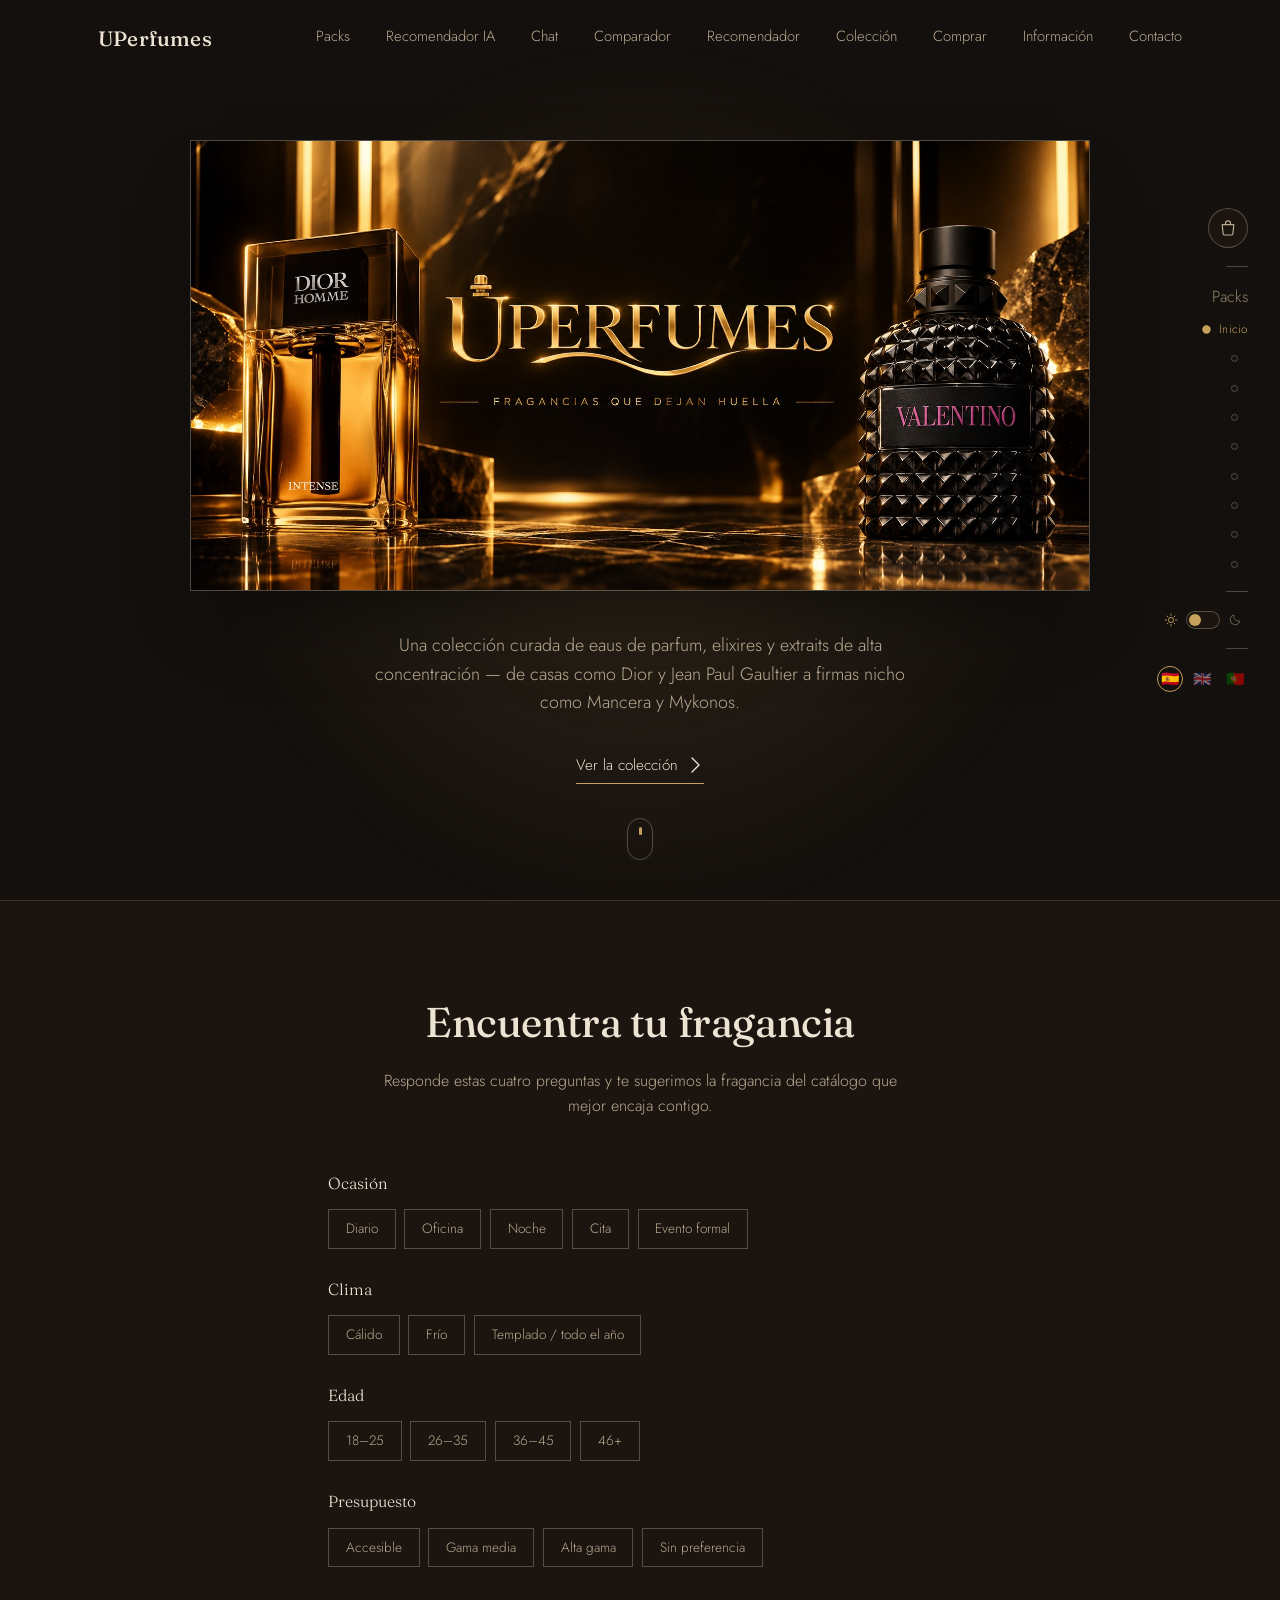
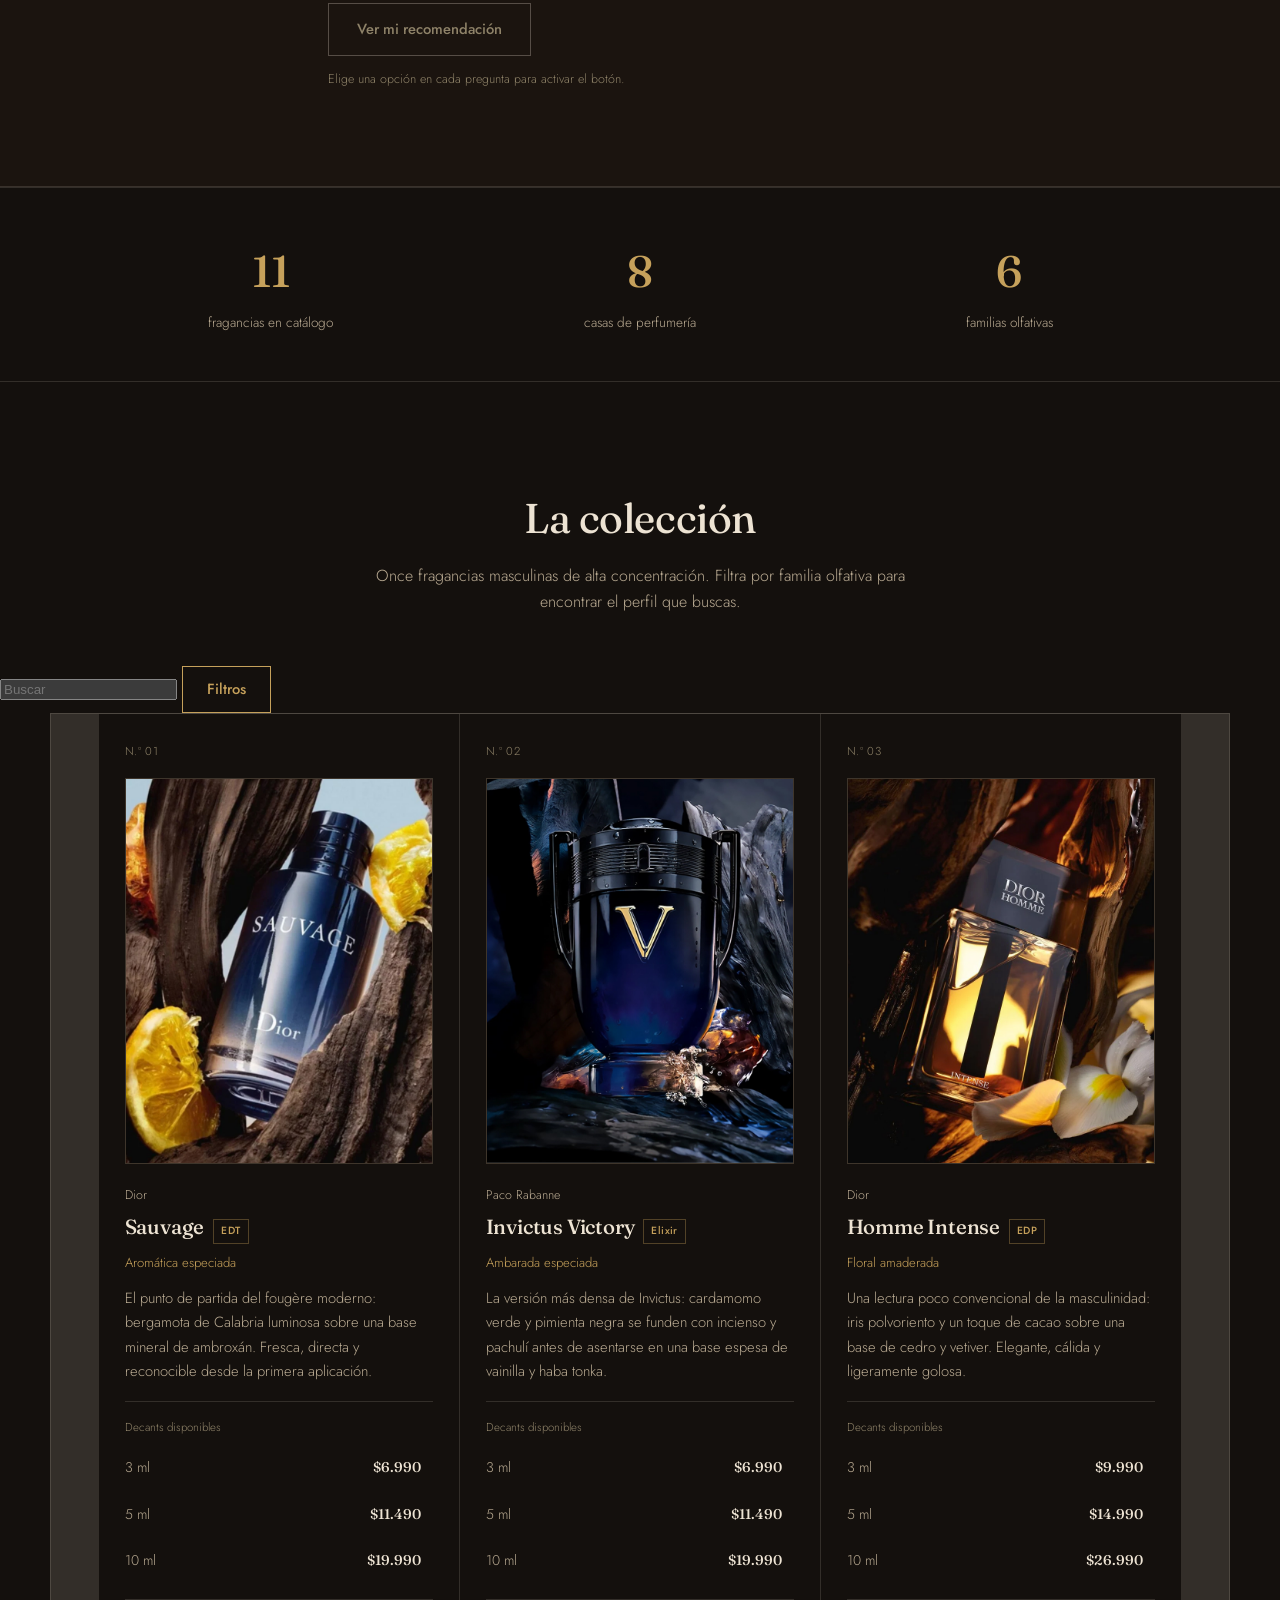
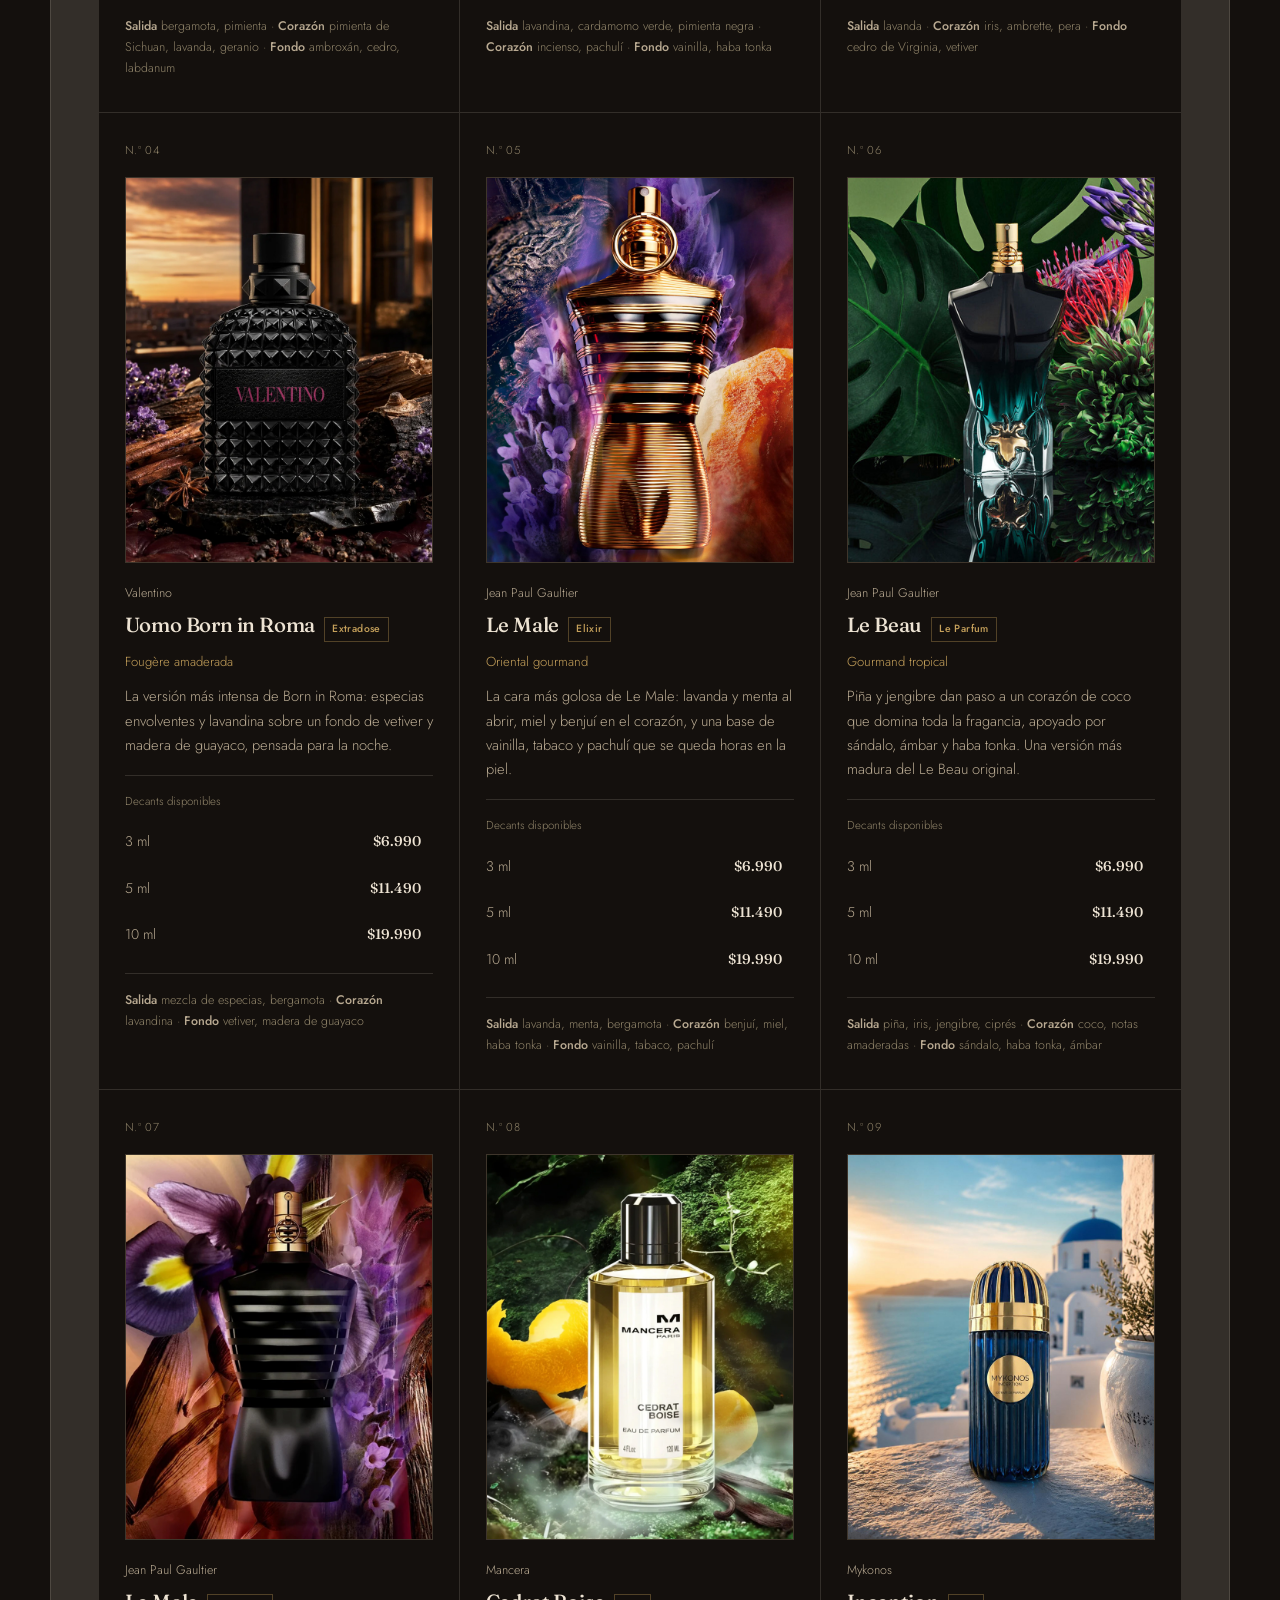
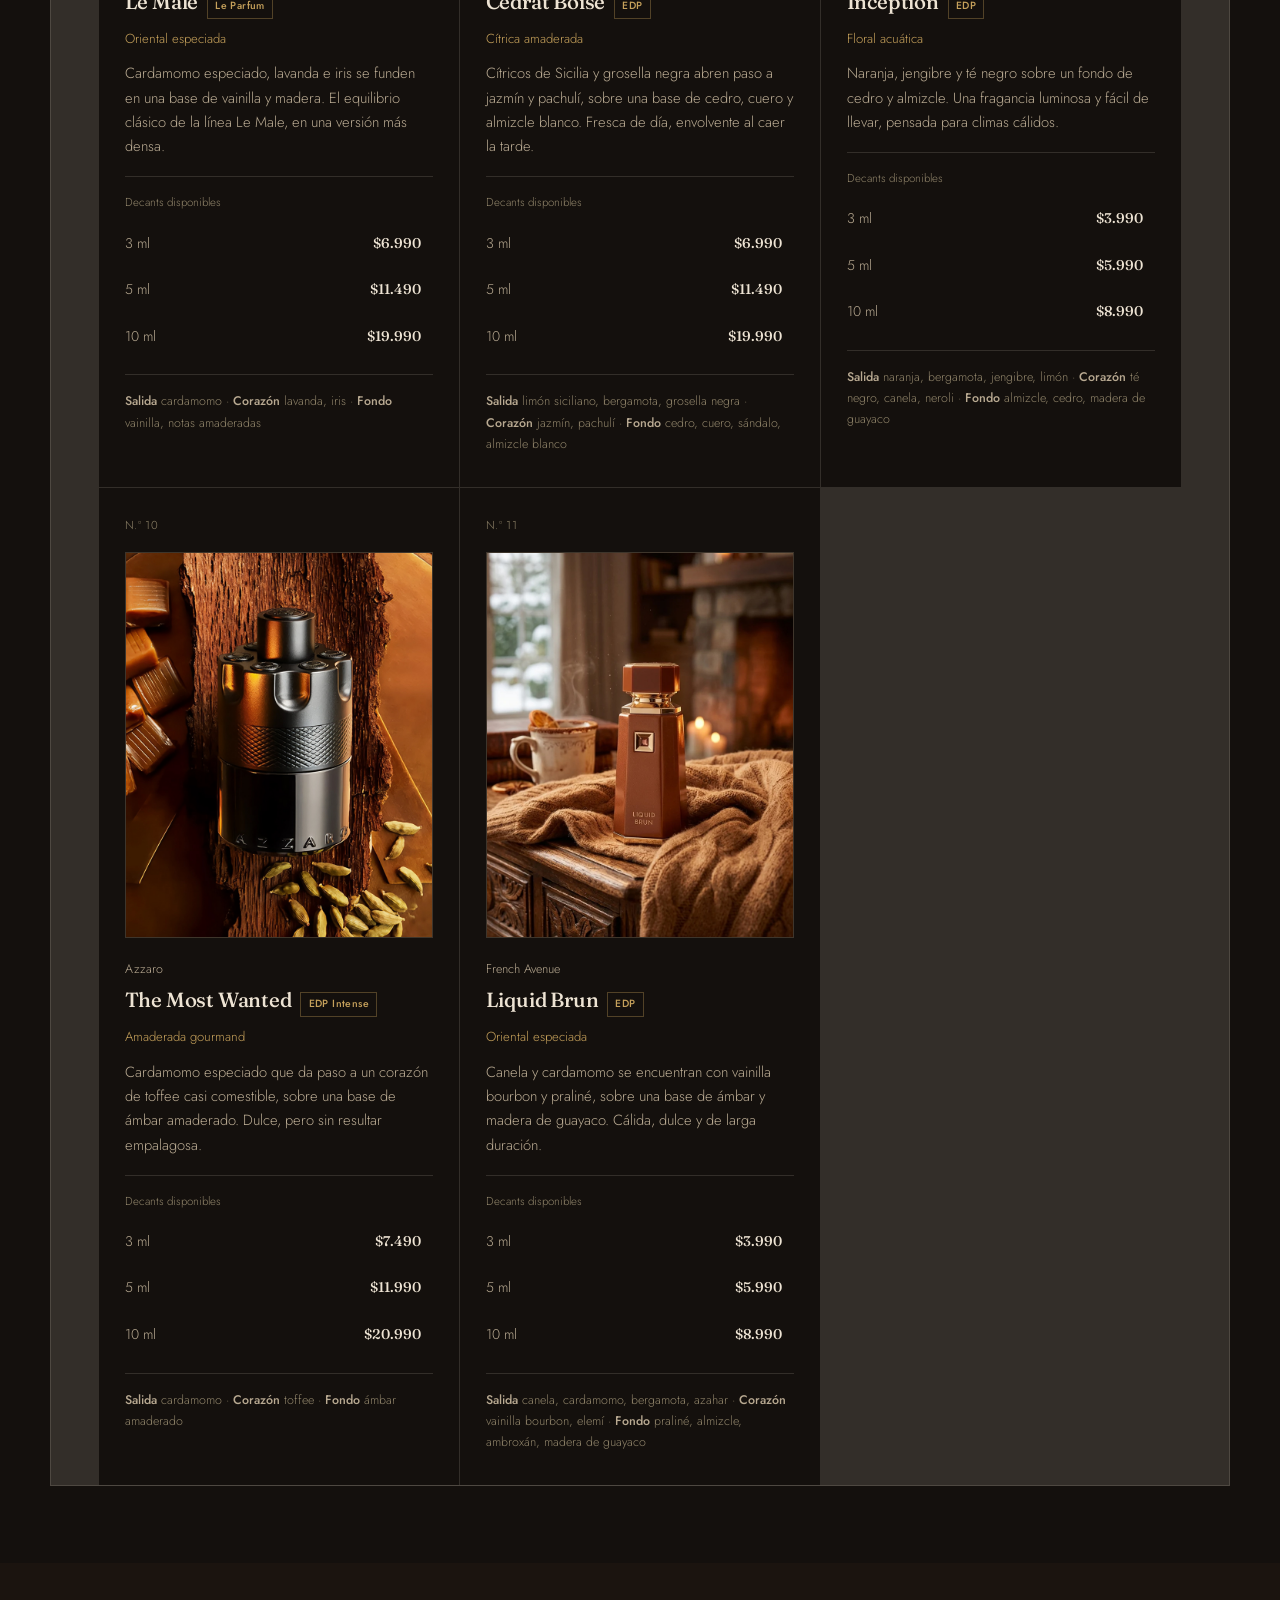
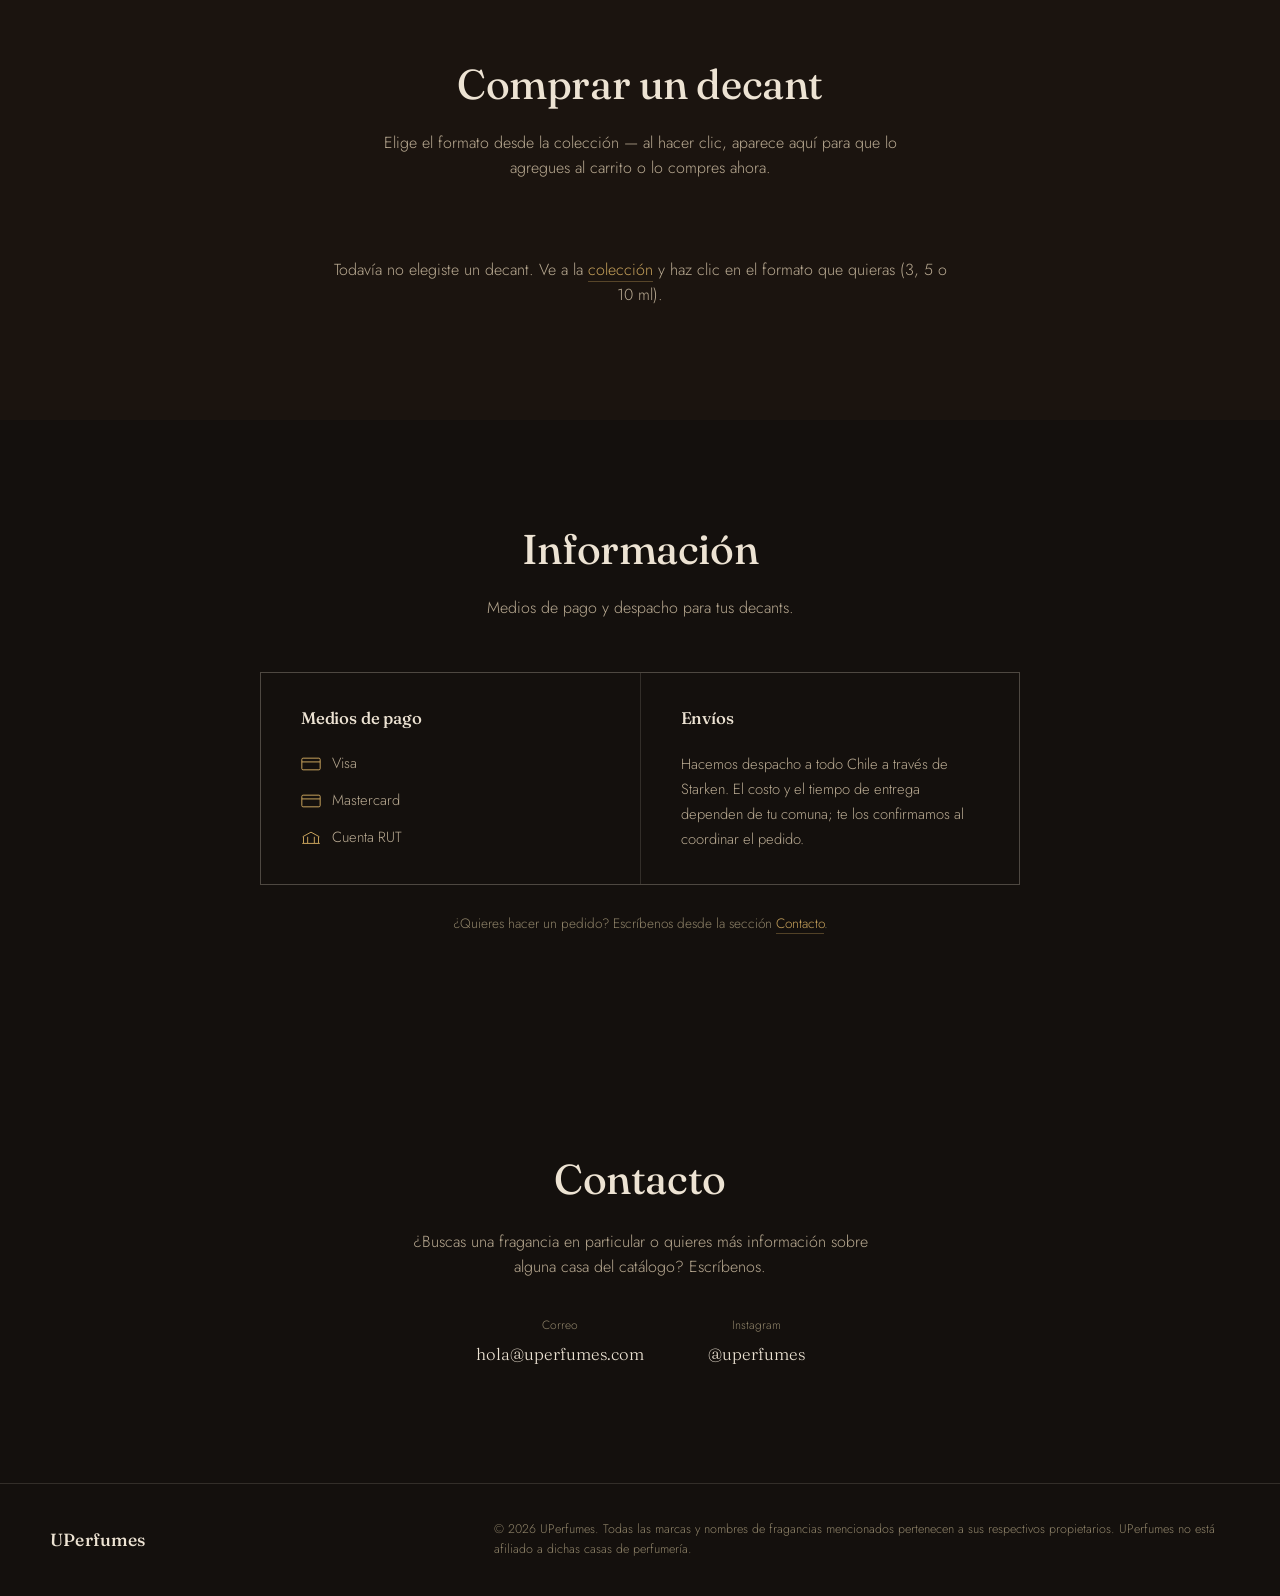
==== commit c54d6a0c: "Mejora buscador comparador asesor y packs" ====
--- a/public/index.html
+++ b/public/index.html
@@ -41,7 +41,7 @@
   <div class="header-inner">
     <a href="#inicio" class="logo">UPerfumes</a>
 
-    <nav class="site-nav" id="siteNav"><a href="/asesor.html#recommend" data-i18n="advisor.recommend">Recomendador IA</a>
+    <nav class="site-nav" id="siteNav"><a href="/packs.html">Packs</a><a href="/asesor.html#recommend" data-i18n="advisor.recommend">Recomendador IA</a>
 <a href="/asesor.html#chat" data-i18n="advisor.chat">Chat</a>
 <a href="/asesor.html#compare" data-i18n="advisor.compare">Comparador</a>
       <a href="#recomendador" data-i18n="nav.recomendador">Recomendador</a>
@@ -224,15 +224,19 @@
       <p data-i18n="collection.subtitle">Once fragancias masculinas de alta concentración. Filtra por familia olfativa para encontrar el perfil que buscas.</p>
     </div>
 
-    <div class="filters" id="filters" role="tablist" aria-label="Filtrar por familia olfativa" data-i18n-aria="collection.filterAriaLabel">
-      <button class="filter-chip is-active" data-filter="todos" role="tab" aria-selected="true" data-i18n="collection.filters.todos">Todos</button>
-      <button class="filter-chip" data-filter="citrico" role="tab" aria-selected="false" data-i18n="collection.filters.citrico">Cítrico</button>
-      <button class="filter-chip" data-filter="aromatico" role="tab" aria-selected="false" data-i18n="collection.filters.aromatico">Aromático</button>
-      <button class="filter-chip" data-filter="amaderado" role="tab" aria-selected="false" data-i18n="collection.filters.amaderado">Amaderado</button>
-      <button class="filter-chip" data-filter="floral" role="tab" aria-selected="false" data-i18n="collection.filters.floral">Floral</button>
-      <button class="filter-chip" data-filter="oriental" role="tab" aria-selected="false" data-i18n="collection.filters.oriental">Oriental</button>
-      <button class="filter-chip" data-filter="gourmand" role="tab" aria-selected="false" data-i18n="collection.filters.gourmand">Gourmand</button>
-    </div>
+    <form id="catalogSearch" role="search">
+      <div class="search-row"><label class="search-box"><span class="search-icon" aria-hidden="true"></span><input type="search" name="query" id="shopSearch" placeholder="Buscar" aria-label="Buscar perfume o marca"></label>
+        <button type="button" id="toggleFilters" class="cart-btn cart-btn--ghost" aria-expanded="false" aria-controls="catalogFilters">Filtros</button></div>
+      <div id="catalogFilters" class="shop-filters" hidden>
+        <label>Familia olfativa<select name="family"><option value="">Todas</option><option value="citrico">Cítrico</option><option value="aromatico">Aromático</option><option value="amaderado">Amaderado</option><option value="floral">Floral</option><option value="oriental">Oriental</option><option value="gourmand">Gourmand</option></select></label>
+        <label>Ocasión<select name="occasion"><option value="">Todas</option><option value="diario">Diario / universidad</option><option value="oficina">Oficina</option><option value="noche">Noche</option><option value="cita">Cita</option><option value="formal">Evento formal</option></select></label>
+        <label>Perfil<select name="profile"><option value="">Todos</option><option value="dulce">Dulce</option><option value="fresco">Fresco</option><option value="amaderado">Amaderado</option></select></label>
+        <label>Precio máximo (CLP)<input name="budget" type="number" min="1" placeholder="Sin límite"></label>
+        <label><input name="stock" type="checkbox"> Solo disponibles</label>
+        <button type="reset" class="cart-btn cart-btn--ghost">Limpiar búsqueda y filtros</button>
+      </div>
+      <p id="shopCount" role="status"></p>
+    </form>
 
     <div class="perfume-grid" id="perfumeGrid">
 
@@ -716,6 +720,7 @@
 -->
 <aside class="page-hub" id="pageHub" aria-label="Navegación rápida y modo de color" data-i18n-aria="hub.ariaLabel">
   <nav class="hub-nav" aria-label="Ir a sección" data-i18n-aria="hub.navAriaLabel">
+    <a href="/packs.html" class="hub-link">Packs</a>
     <a href="#inicio" class="hub-link" data-section="inicio">
       <span class="hub-dot" aria-hidden="true"></span><span class="hub-text" data-i18n="nav.inicio">Inicio</span>
     </a>
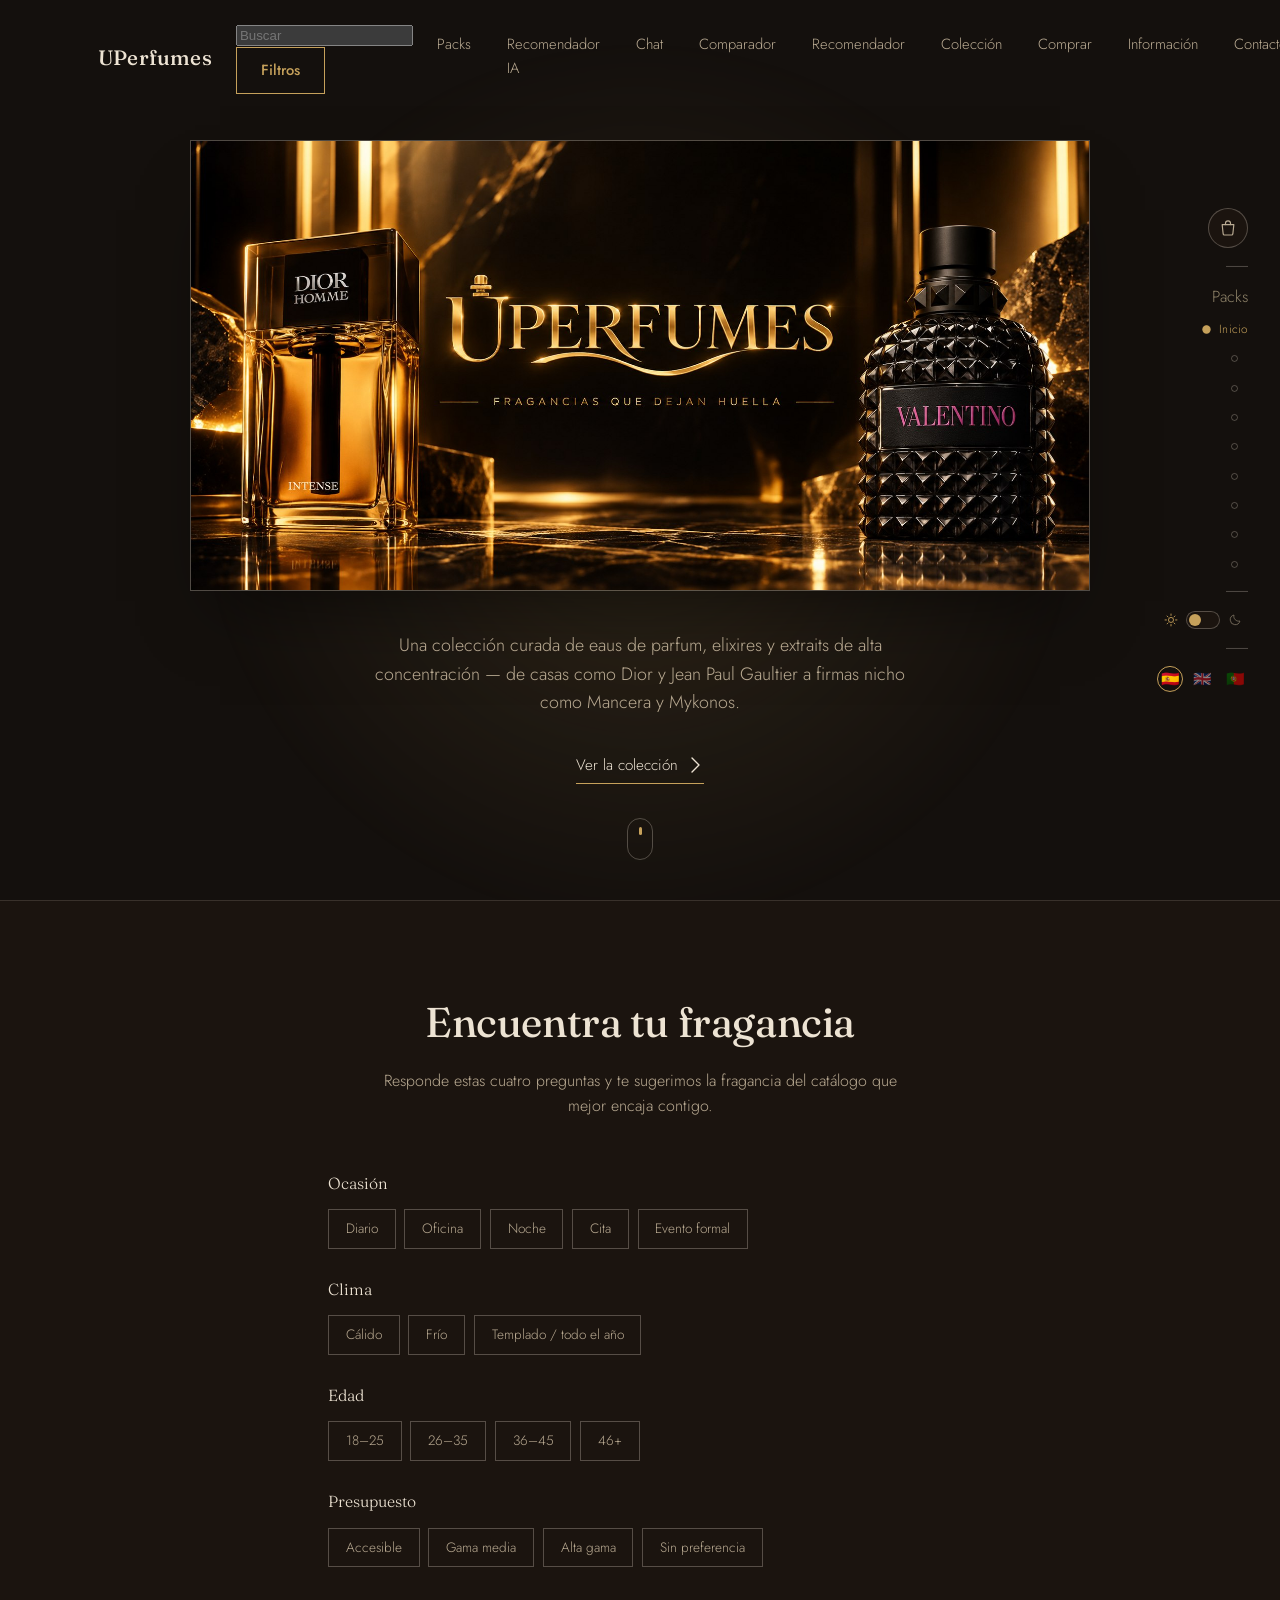
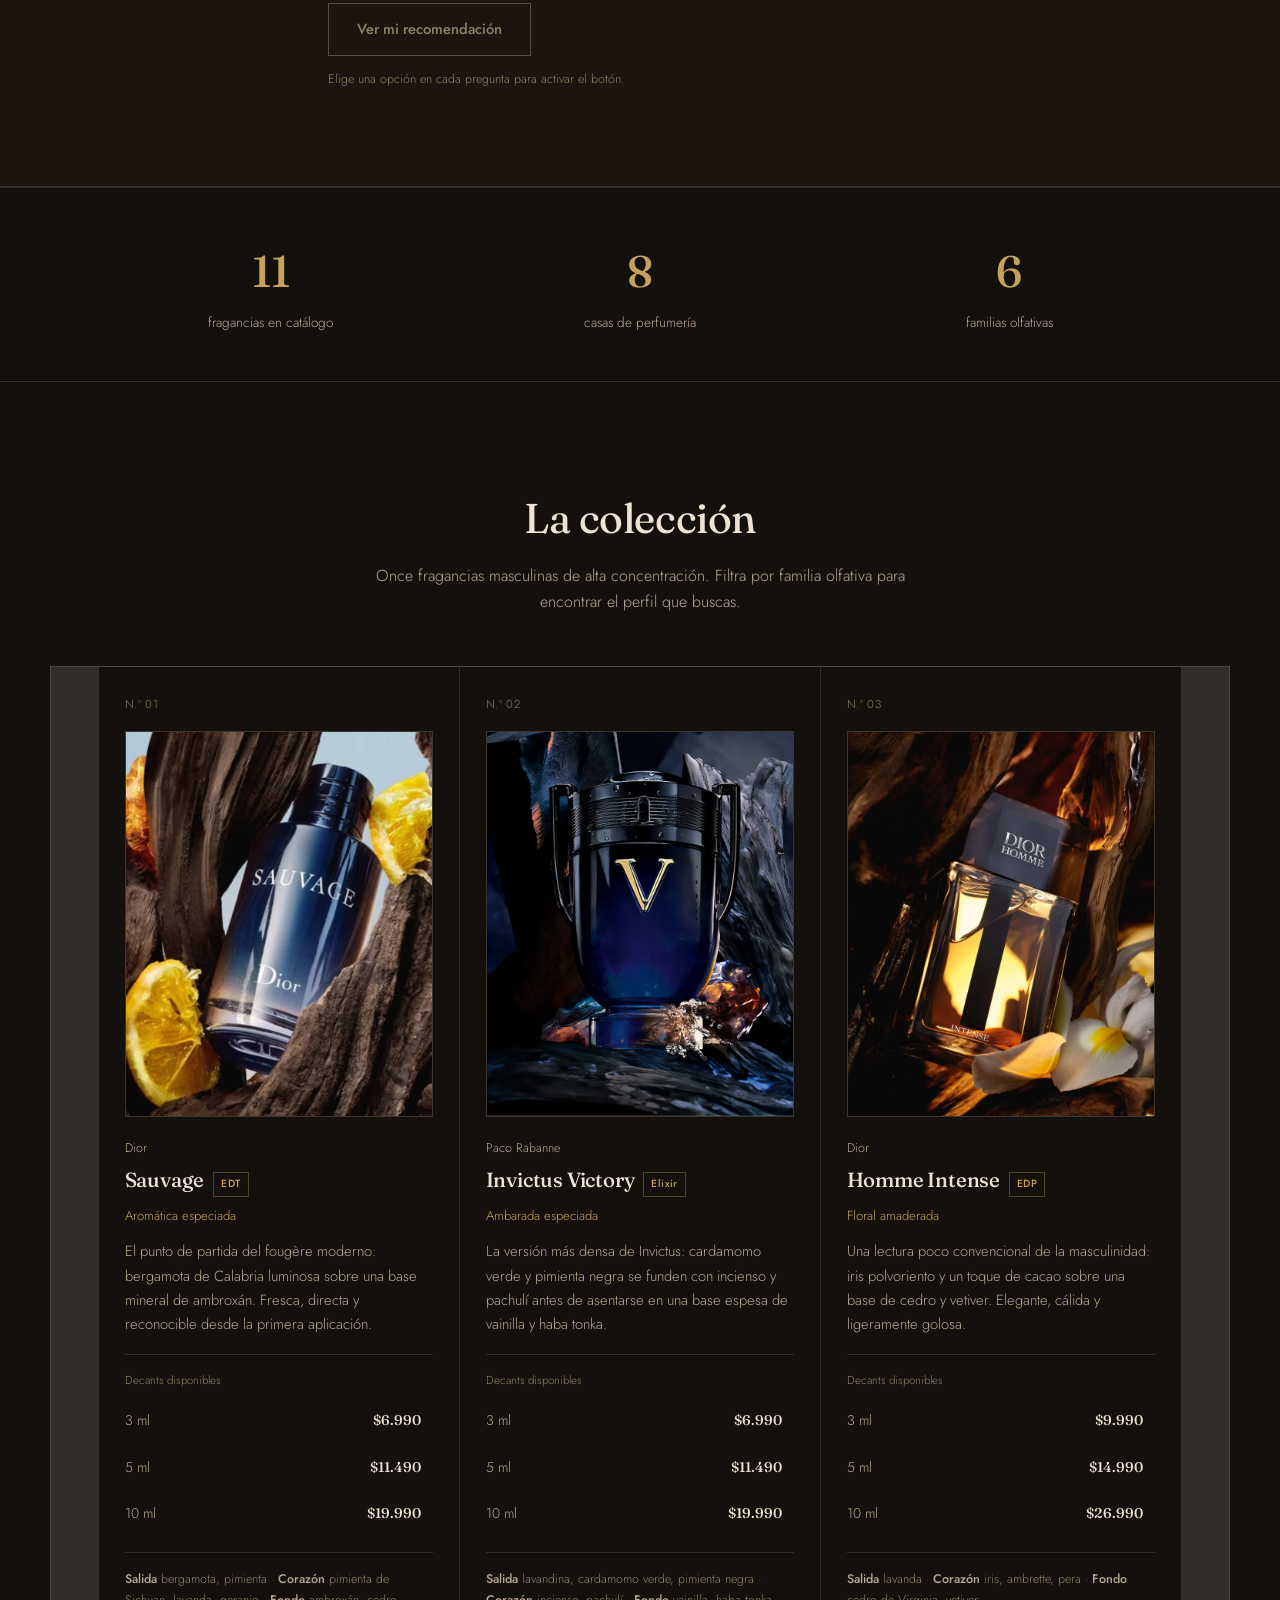
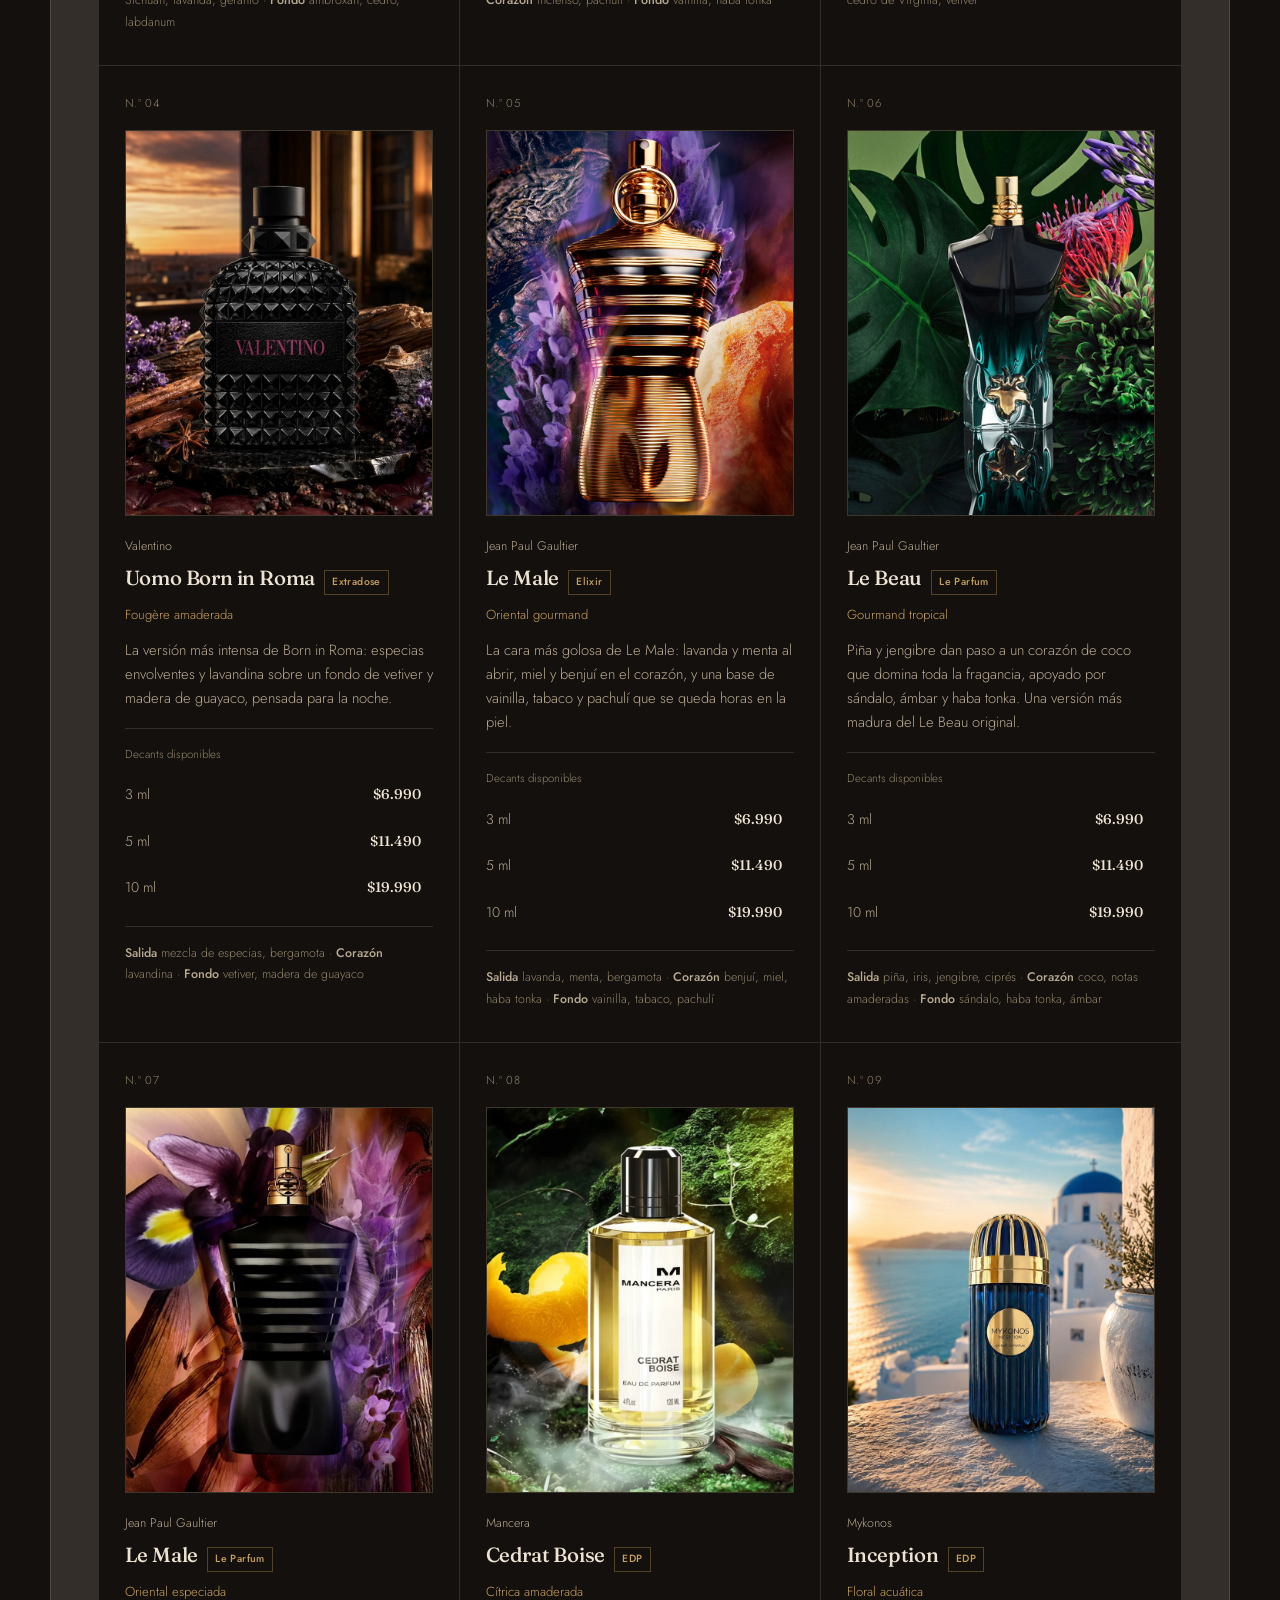
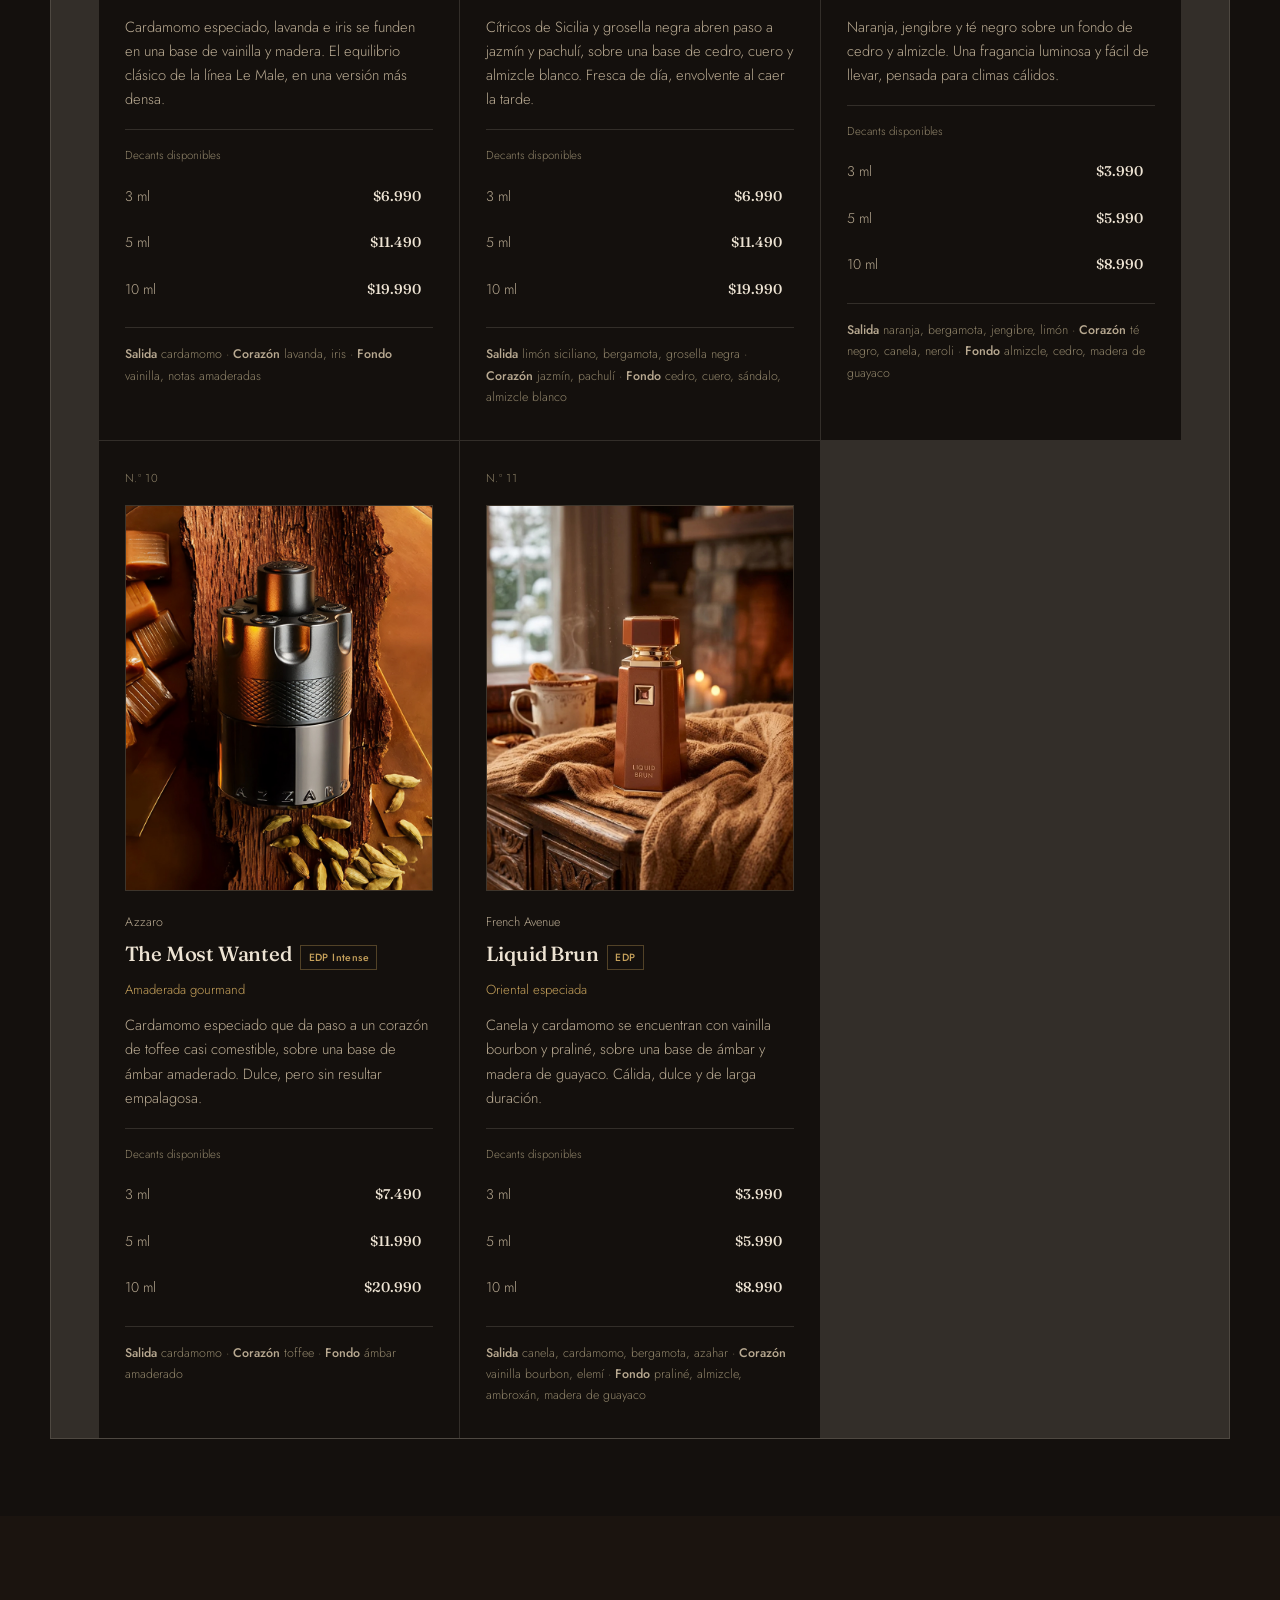
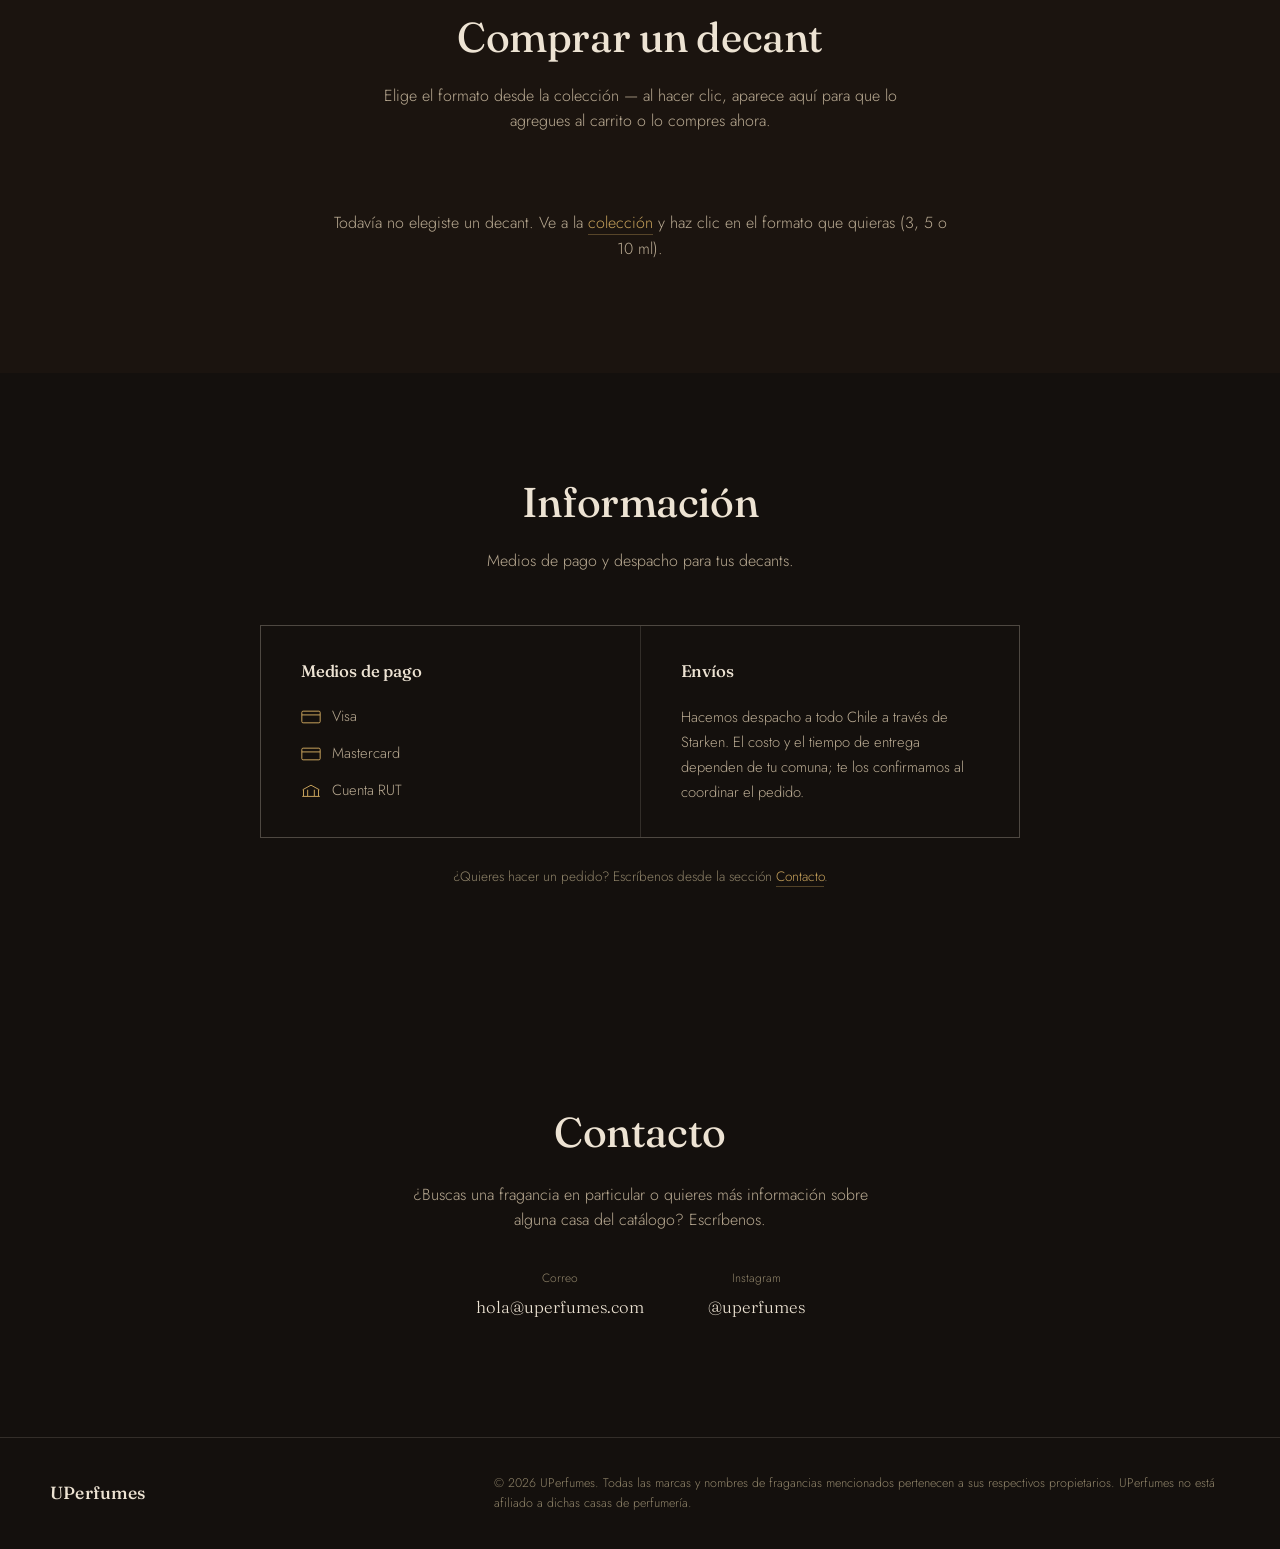
==== commit 89a502e1: "Recomienda desde el modelo completo y mueve la búsqueda a la cabecera" ====
--- a/public/index.html
+++ b/public/index.html
@@ -40,6 +40,18 @@
 <header class="site-header" id="siteHeader">
   <div class="header-inner">
     <a href="#inicio" class="logo">UPerfumes</a>
+    <form id="catalogSearch" role="search">
+      <div class="search-row"><label class="search-box"><span class="search-icon" aria-hidden="true"></span><input type="search" name="query" id="shopSearch" placeholder="Buscar" aria-label="Buscar perfume o marca"></label>
+        <button type="button" id="toggleFilters" class="cart-btn cart-btn--ghost" aria-expanded="false" aria-controls="catalogFilters">Filtros</button></div>
+      <div id="catalogFilters" class="shop-filters" hidden>
+        <label>Familia olfativa<select name="family"><option value="">Todas</option><option value="citrico">Cítrico</option><option value="aromatico">Aromático</option><option value="amaderado">Amaderado</option><option value="floral">Floral</option><option value="oriental">Oriental</option><option value="gourmand">Gourmand</option></select></label>
+        <label>Ocasión<select name="occasion"><option value="">Todas</option><option value="diario">Diario / universidad</option><option value="oficina">Oficina</option><option value="noche">Noche</option><option value="cita">Cita</option><option value="formal">Evento formal</option></select></label>
+        <label>Perfil<select name="profile"><option value="">Todos</option><option value="dulce">Dulce</option><option value="fresco">Fresco</option><option value="amaderado">Amaderado</option></select></label>
+        <label>Precio máximo (CLP)<input name="budget" type="number" min="1" placeholder="Sin límite"></label>
+        <label><input name="stock" type="checkbox"> Solo disponibles</label>
+        <button type="reset" class="cart-btn cart-btn--ghost">Limpiar búsqueda y filtros</button>
+      </div>
+    </form>
 
     <nav class="site-nav" id="siteNav"><a href="/packs.html">Packs</a><a href="/asesor.html#recommend" data-i18n="advisor.recommend">Recomendador IA</a>
 <a href="/asesor.html#chat" data-i18n="advisor.chat">Chat</a>
@@ -224,19 +236,7 @@
       <p data-i18n="collection.subtitle">Once fragancias masculinas de alta concentración. Filtra por familia olfativa para encontrar el perfil que buscas.</p>
     </div>
 
-    <form id="catalogSearch" role="search">
-      <div class="search-row"><label class="search-box"><span class="search-icon" aria-hidden="true"></span><input type="search" name="query" id="shopSearch" placeholder="Buscar" aria-label="Buscar perfume o marca"></label>
-        <button type="button" id="toggleFilters" class="cart-btn cart-btn--ghost" aria-expanded="false" aria-controls="catalogFilters">Filtros</button></div>
-      <div id="catalogFilters" class="shop-filters" hidden>
-        <label>Familia olfativa<select name="family"><option value="">Todas</option><option value="citrico">Cítrico</option><option value="aromatico">Aromático</option><option value="amaderado">Amaderado</option><option value="floral">Floral</option><option value="oriental">Oriental</option><option value="gourmand">Gourmand</option></select></label>
-        <label>Ocasión<select name="occasion"><option value="">Todas</option><option value="diario">Diario / universidad</option><option value="oficina">Oficina</option><option value="noche">Noche</option><option value="cita">Cita</option><option value="formal">Evento formal</option></select></label>
-        <label>Perfil<select name="profile"><option value="">Todos</option><option value="dulce">Dulce</option><option value="fresco">Fresco</option><option value="amaderado">Amaderado</option></select></label>
-        <label>Precio máximo (CLP)<input name="budget" type="number" min="1" placeholder="Sin límite"></label>
-        <label><input name="stock" type="checkbox"> Solo disponibles</label>
-        <button type="reset" class="cart-btn cart-btn--ghost">Limpiar búsqueda y filtros</button>
-      </div>
-      <p id="shopCount" role="status"></p>
-    </form>
+    <p id="shopCount" role="status"></p>
 
     <div class="perfume-grid" id="perfumeGrid">
 
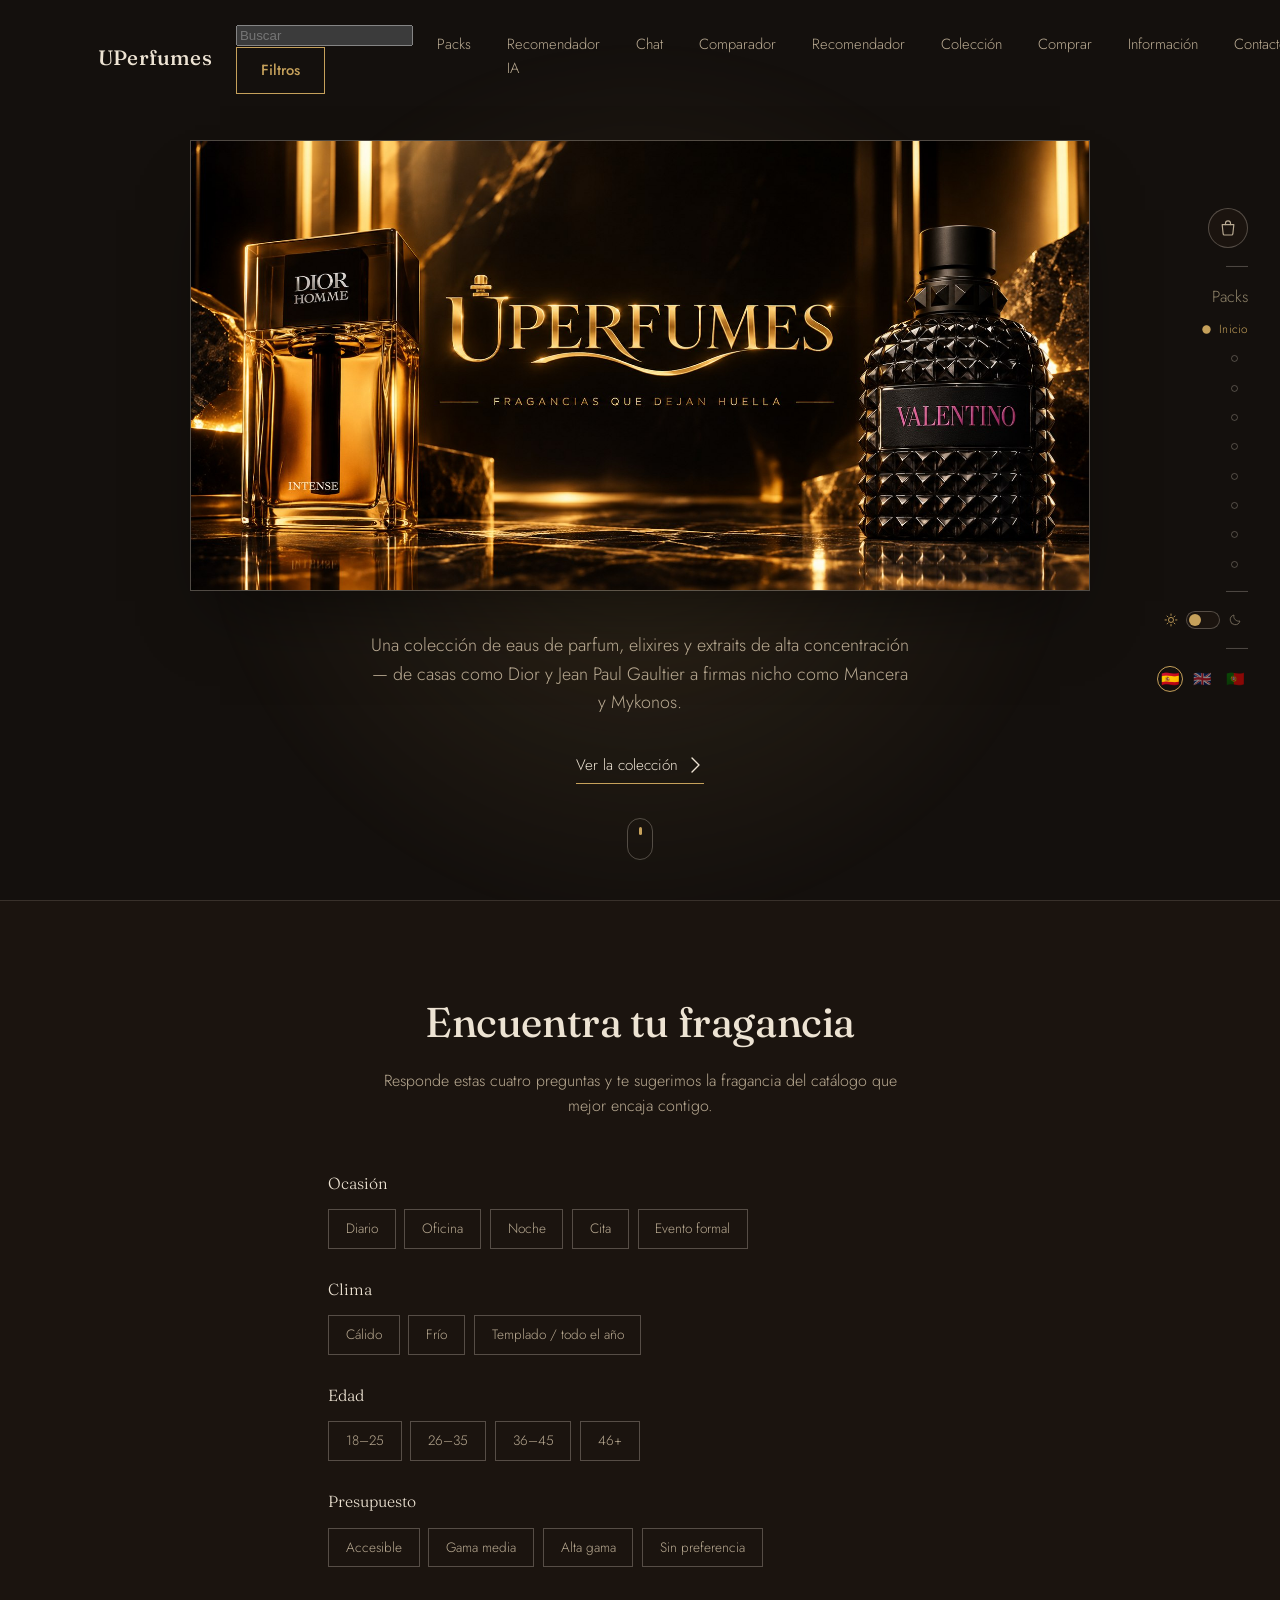
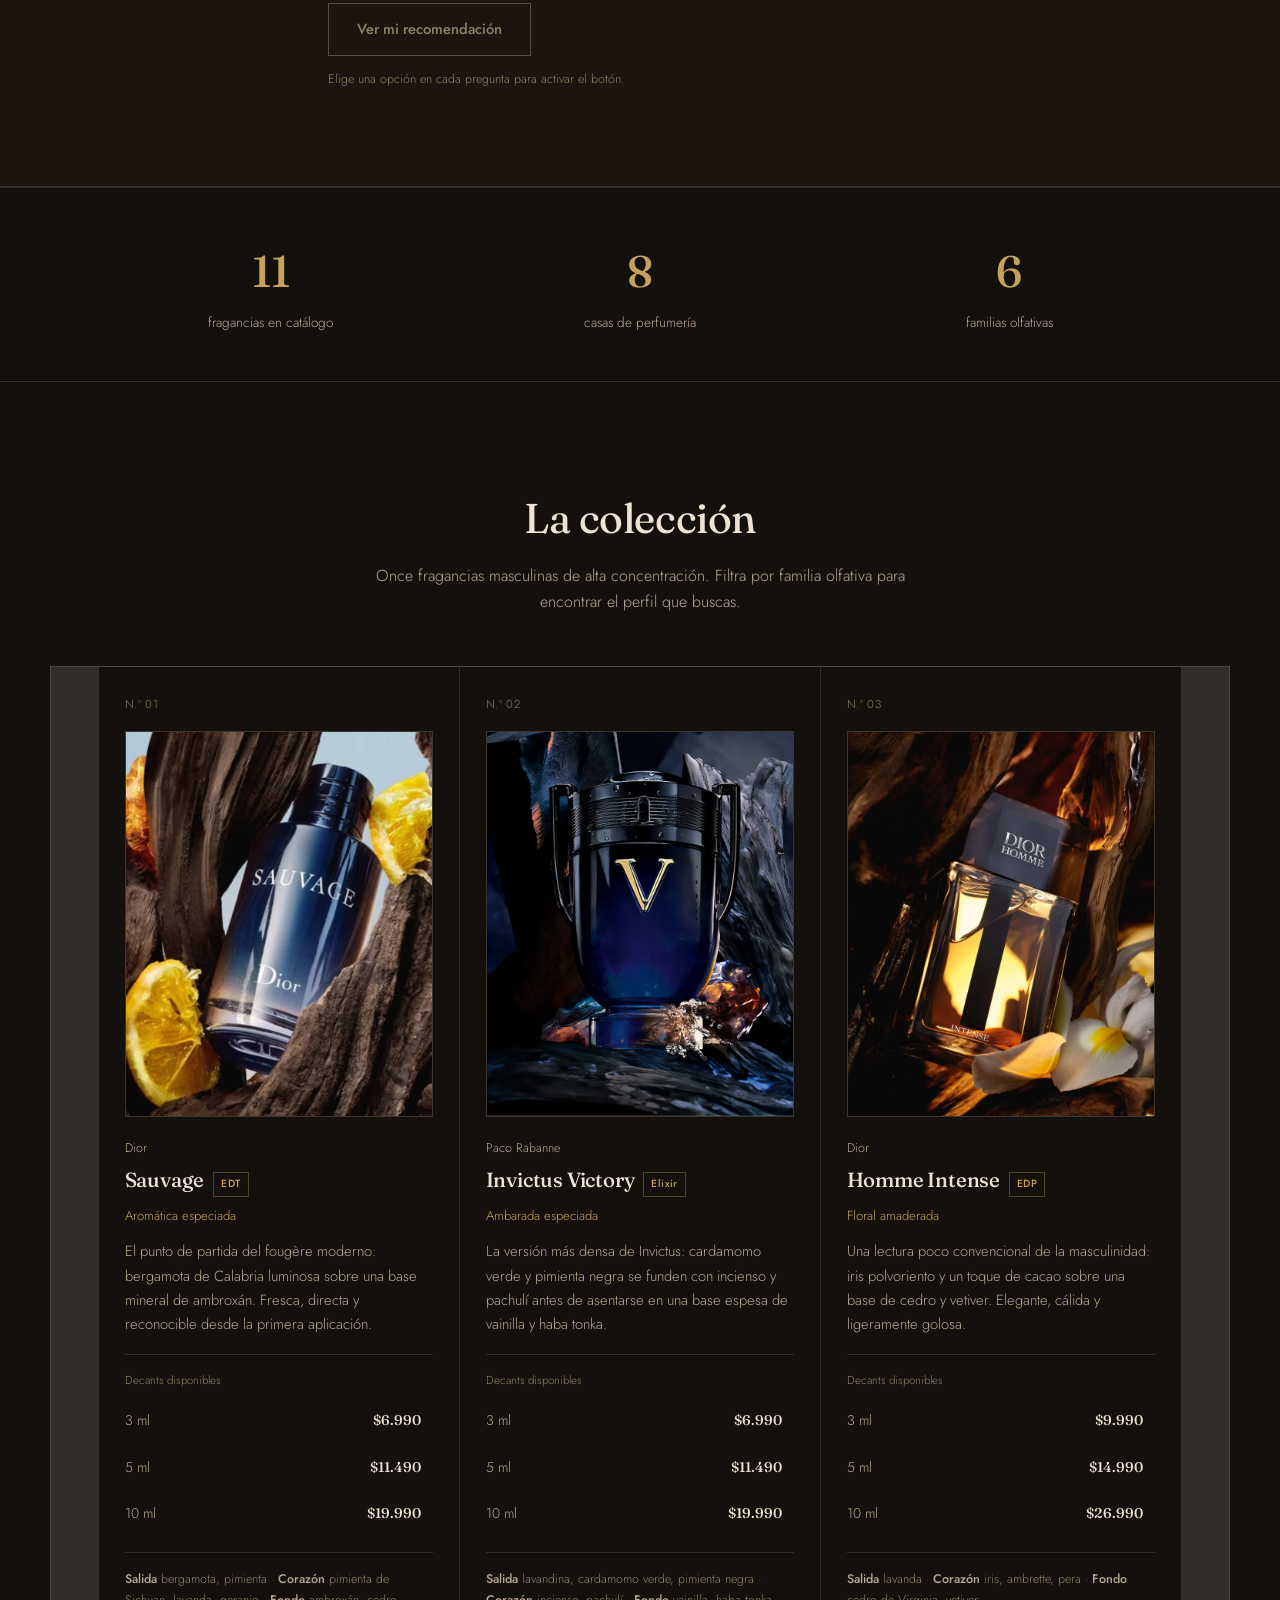
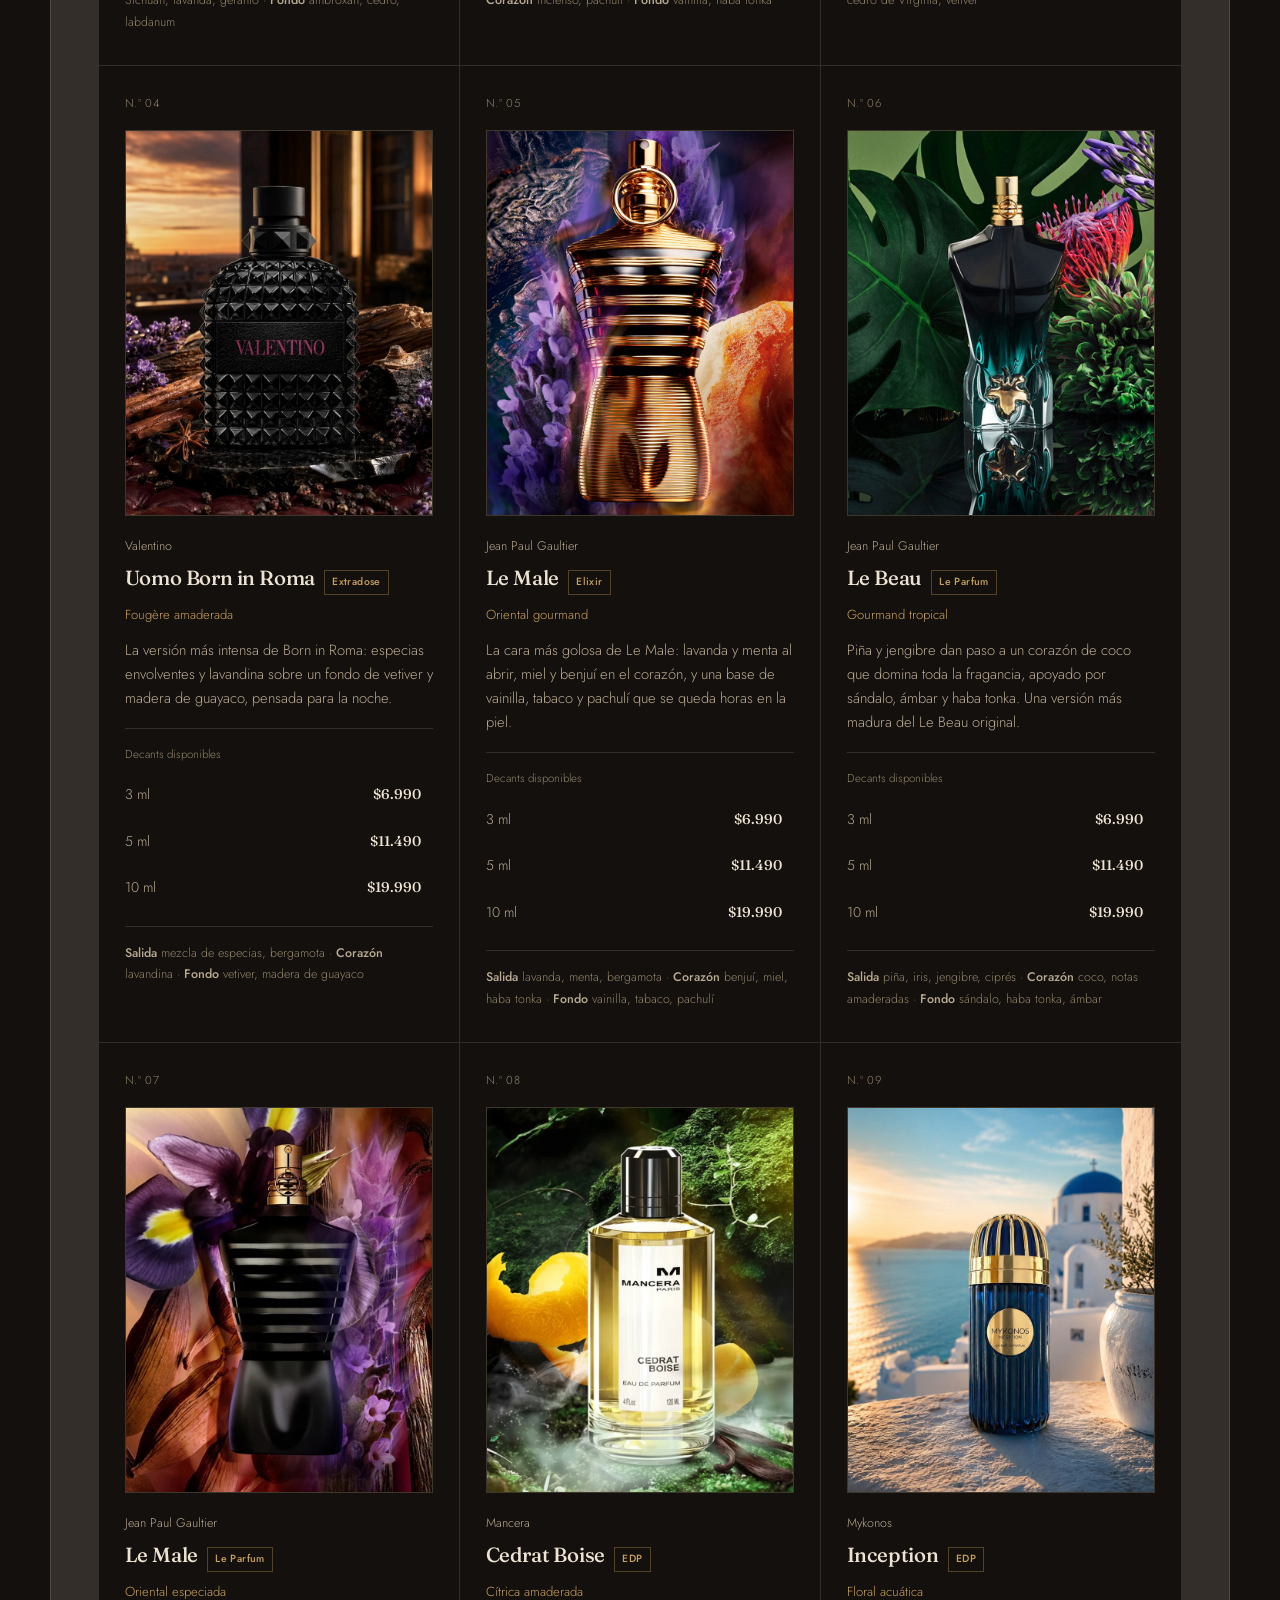
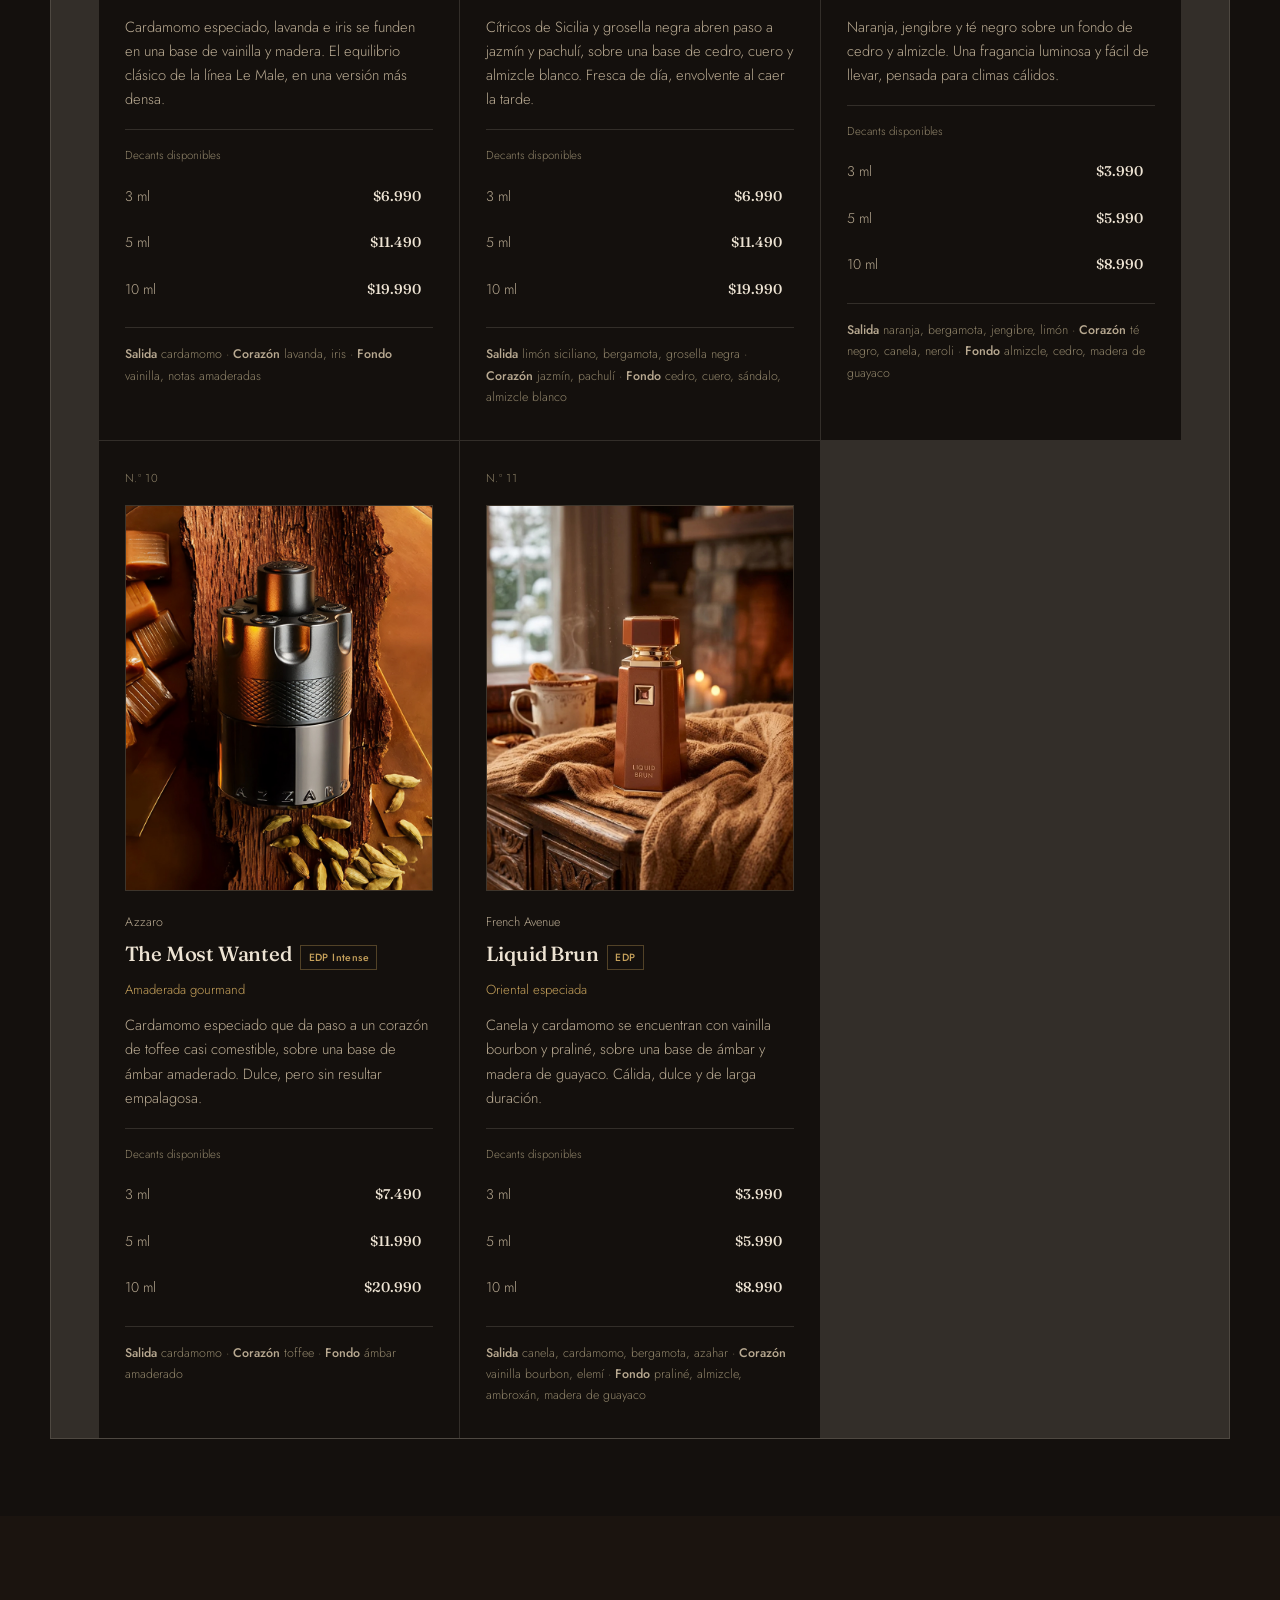
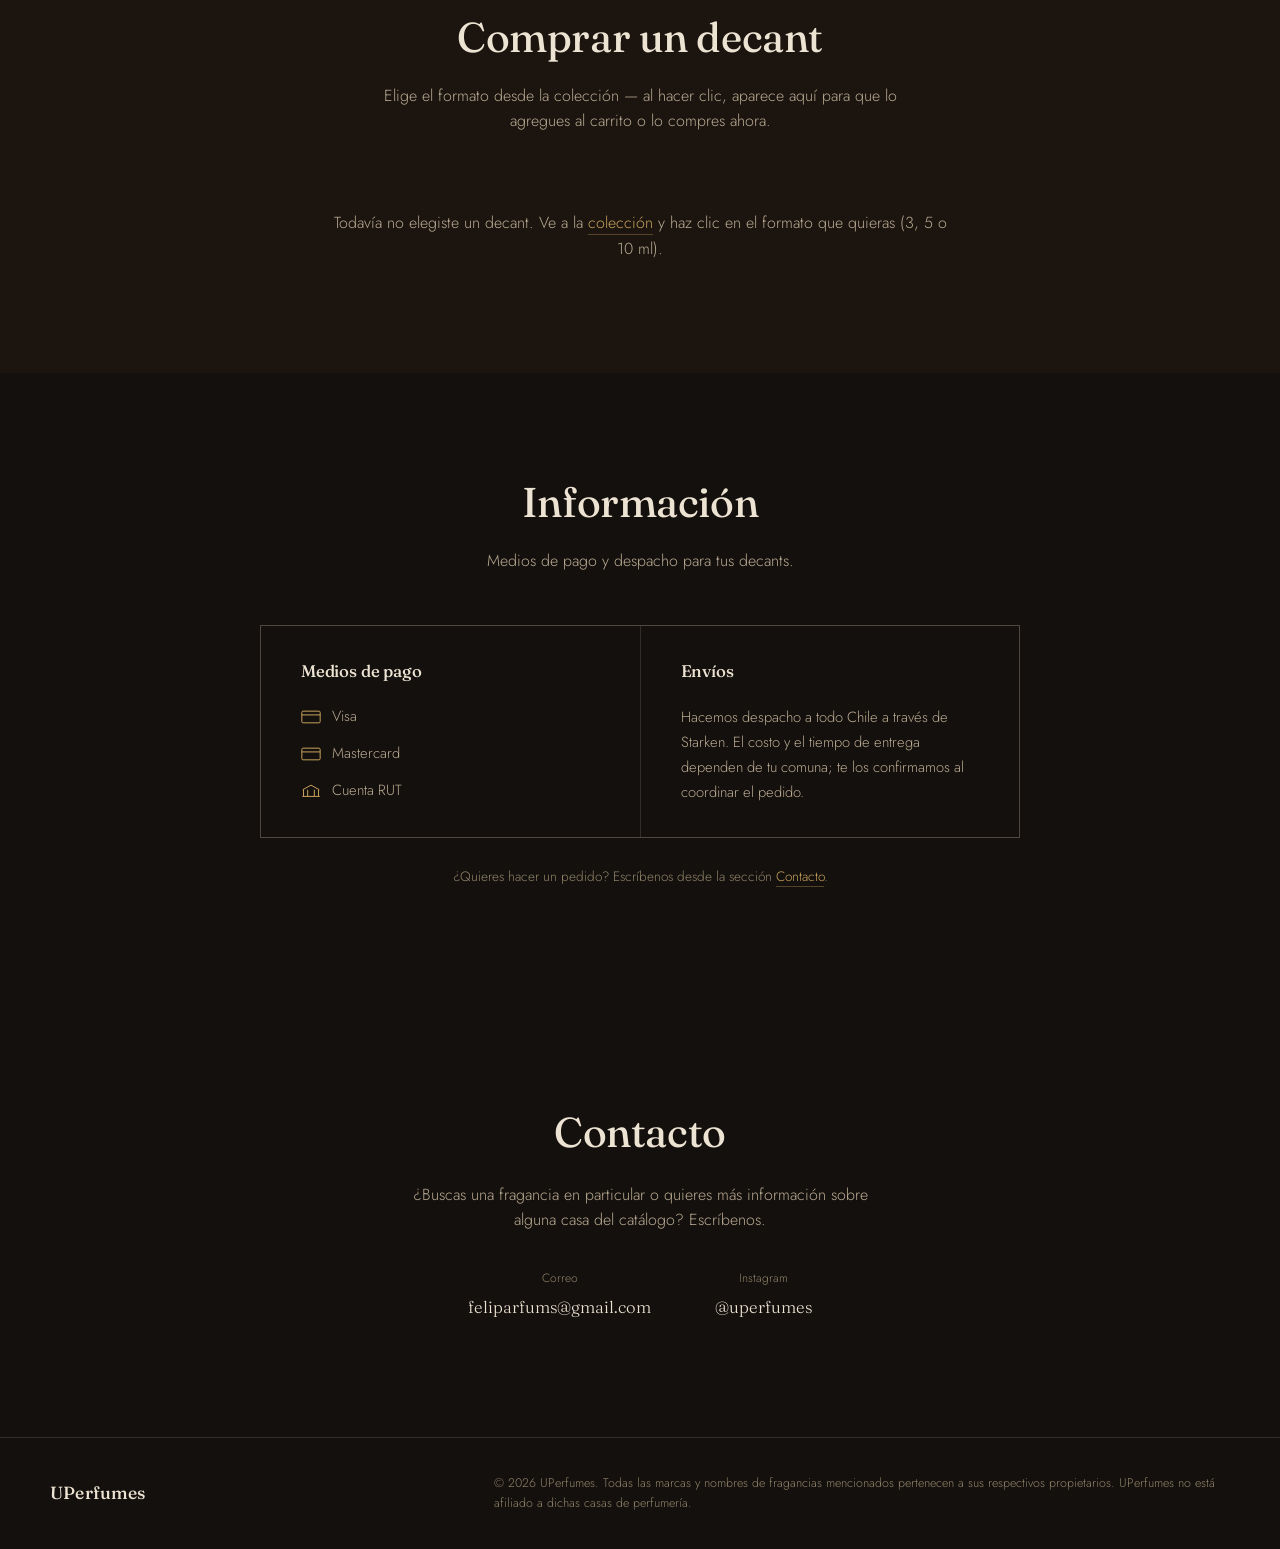
==== commit 5c220c19: "Traduce el asesor, las fichas y los packs y actualiza la portada y el contacto" ====
--- a/public/index.html
+++ b/public/index.html
@@ -41,19 +41,19 @@
   <div class="header-inner">
     <a href="#inicio" class="logo">UPerfumes</a>
     <form id="catalogSearch" role="search">
-      <div class="search-row"><label class="search-box"><span class="search-icon" aria-hidden="true"></span><input type="search" name="query" id="shopSearch" placeholder="Buscar" aria-label="Buscar perfume o marca"></label>
-        <button type="button" id="toggleFilters" class="cart-btn cart-btn--ghost" aria-expanded="false" aria-controls="catalogFilters">Filtros</button></div>
+      <div class="search-row"><label class="search-box"><span class="search-icon" aria-hidden="true"></span><input type="search" name="query" id="shopSearch" placeholder="Buscar" data-i18n-placeholder="shop.search" aria-label="Buscar perfume o marca" data-i18n-aria="shop.searchAria"></label>
+        <button type="button" id="toggleFilters" class="cart-btn cart-btn--ghost" aria-expanded="false" aria-controls="catalogFilters" data-i18n="shop.filters">Filtros</button></div>
       <div id="catalogFilters" class="shop-filters" hidden>
-        <label>Familia olfativa<select name="family"><option value="">Todas</option><option value="citrico">Cítrico</option><option value="aromatico">Aromático</option><option value="amaderado">Amaderado</option><option value="floral">Floral</option><option value="oriental">Oriental</option><option value="gourmand">Gourmand</option></select></label>
-        <label>Ocasión<select name="occasion"><option value="">Todas</option><option value="diario">Diario / universidad</option><option value="oficina">Oficina</option><option value="noche">Noche</option><option value="cita">Cita</option><option value="formal">Evento formal</option></select></label>
-        <label>Perfil<select name="profile"><option value="">Todos</option><option value="dulce">Dulce</option><option value="fresco">Fresco</option><option value="amaderado">Amaderado</option></select></label>
-        <label>Precio máximo (CLP)<input name="budget" type="number" min="1" placeholder="Sin límite"></label>
-        <label><input name="stock" type="checkbox"> Solo disponibles</label>
-        <button type="reset" class="cart-btn cart-btn--ghost">Limpiar búsqueda y filtros</button>
+        <label><span data-i18n="shop.family">Familia olfativa</span><select name="family"><option value="" data-i18n="shop.any">Todas</option><option value="citrico" data-i18n="shop.citrus">Cítrico</option><option value="aromatico" data-i18n="shop.aromatic">Aromático</option><option value="amaderado" data-i18n="shop.woody">Amaderado</option><option value="floral" data-i18n="shop.floral">Floral</option><option value="oriental" data-i18n="shop.oriental">Oriental</option><option value="gourmand">Gourmand</option></select></label>
+        <label><span data-i18n="shop.occasion">Ocasión</span><select name="occasion"><option value="" data-i18n="shop.any">Todas</option><option value="diario" data-i18n="shop.everyday">Diario / universidad</option><option value="oficina" data-i18n="shop.office">Oficina</option><option value="noche" data-i18n="shop.night">Noche</option><option value="cita" data-i18n="shop.date">Cita</option><option value="formal" data-i18n="shop.formal">Evento formal</option></select></label>
+        <label><span data-i18n="shop.profile">Perfil</span><select name="profile"><option value="" data-i18n="shop.all">Todos</option><option value="dulce" data-i18n="shop.sweet">Dulce</option><option value="fresco" data-i18n="shop.fresh">Fresco</option><option value="amaderado" data-i18n="shop.woody">Amaderado</option></select></label>
+        <label><span data-i18n="shop.limit">Precio máximo (CLP)</span><input name="budget" type="number" min="1" placeholder="Sin límite" data-i18n-placeholder="shop.unlimited"></label>
+        <label><input name="stock" type="checkbox"> <span data-i18n="shop.stock">Solo disponibles</span></label>
+        <button type="reset" class="cart-btn cart-btn--ghost" data-i18n="shop.clear">Limpiar búsqueda y filtros</button>
       </div>
     </form>
 
-    <nav class="site-nav" id="siteNav"><a href="/packs.html">Packs</a><a href="/asesor.html#recommend" data-i18n="advisor.recommend">Recomendador IA</a>
+    <nav class="site-nav" id="siteNav"><a href="/packs.html" data-i18n="shop.packs">Packs</a><a href="/asesor.html#recommend" data-i18n="advisor.recommend">Recomendador IA</a>
 <a href="/asesor.html#chat" data-i18n="advisor.chat">Chat</a>
 <a href="/asesor.html#compare" data-i18n="advisor.compare">Comparador</a>
       <a href="#recomendador" data-i18n="nav.recomendador">Recomendador</a>
@@ -94,7 +94,7 @@
       </div>
 
       <p class="hero-sub reveal" style="--d:1" data-i18n="hero.sub">
-        Una colección curada de eaus de parfum, elixires y extraits de alta
+        Una colección de eaus de parfum, elixires y extraits de alta
         concentración — de casas como Dior y Jean Paul Gaultier a firmas
         nicho como Mancera y Mykonos.
       </p>
@@ -236,7 +236,6 @@
       <p data-i18n="collection.subtitle">Once fragancias masculinas de alta concentración. Filtra por familia olfativa para encontrar el perfil que buscas.</p>
     </div>
 
-    <p id="shopCount" role="status"></p>
 
     <div class="perfume-grid" id="perfumeGrid">
 
@@ -674,8 +673,6 @@
   <!--
     =======================================================================
     CONTACTO
-    Nota: hola@uperfumes.com y @uperfumes son marcadores de ejemplo.
-    Reemplázalos por tus datos reales de contacto.
     =======================================================================
   -->
   <section class="contact" id="contacto">
@@ -685,7 +682,7 @@
       <dl class="contact-list">
         <div>
           <dt data-i18n="contact.email">Correo</dt>
-          <dd><a href="mailto:hola@uperfumes.com">hola@uperfumes.com</a></dd>
+          <dd><a href="mailto:feliparfums@gmail.com">feliparfums@gmail.com</a></dd>
         </div>
         <div>
           <dt data-i18n="contact.instagram">Instagram</dt>
@@ -720,7 +717,7 @@
 -->
 <aside class="page-hub" id="pageHub" aria-label="Navegación rápida y modo de color" data-i18n-aria="hub.ariaLabel">
   <nav class="hub-nav" aria-label="Ir a sección" data-i18n-aria="hub.navAriaLabel">
-    <a href="/packs.html" class="hub-link">Packs</a>
+    <a href="/packs.html" class="hub-link" data-i18n="shop.packs">Packs</a>
     <a href="#inicio" class="hub-link" data-section="inicio">
       <span class="hub-dot" aria-hidden="true"></span><span class="hub-text" data-i18n="nav.inicio">Inicio</span>
     </a>
--- a/public/styles.css
+++ b/public/styles.css
@@ -570,6 +570,12 @@
   opacity: 1;
   transform: translateY(0);
   transition-delay: calc(var(--i, 0) * 55ms);
+}
+@media (max-width: 760px){
+  .perfume-grid .perfume-card{
+    opacity: 1;
+    transform: none;
+  }
 }
 .perfume-card:hover{ background: var(--bg-panel); }
 
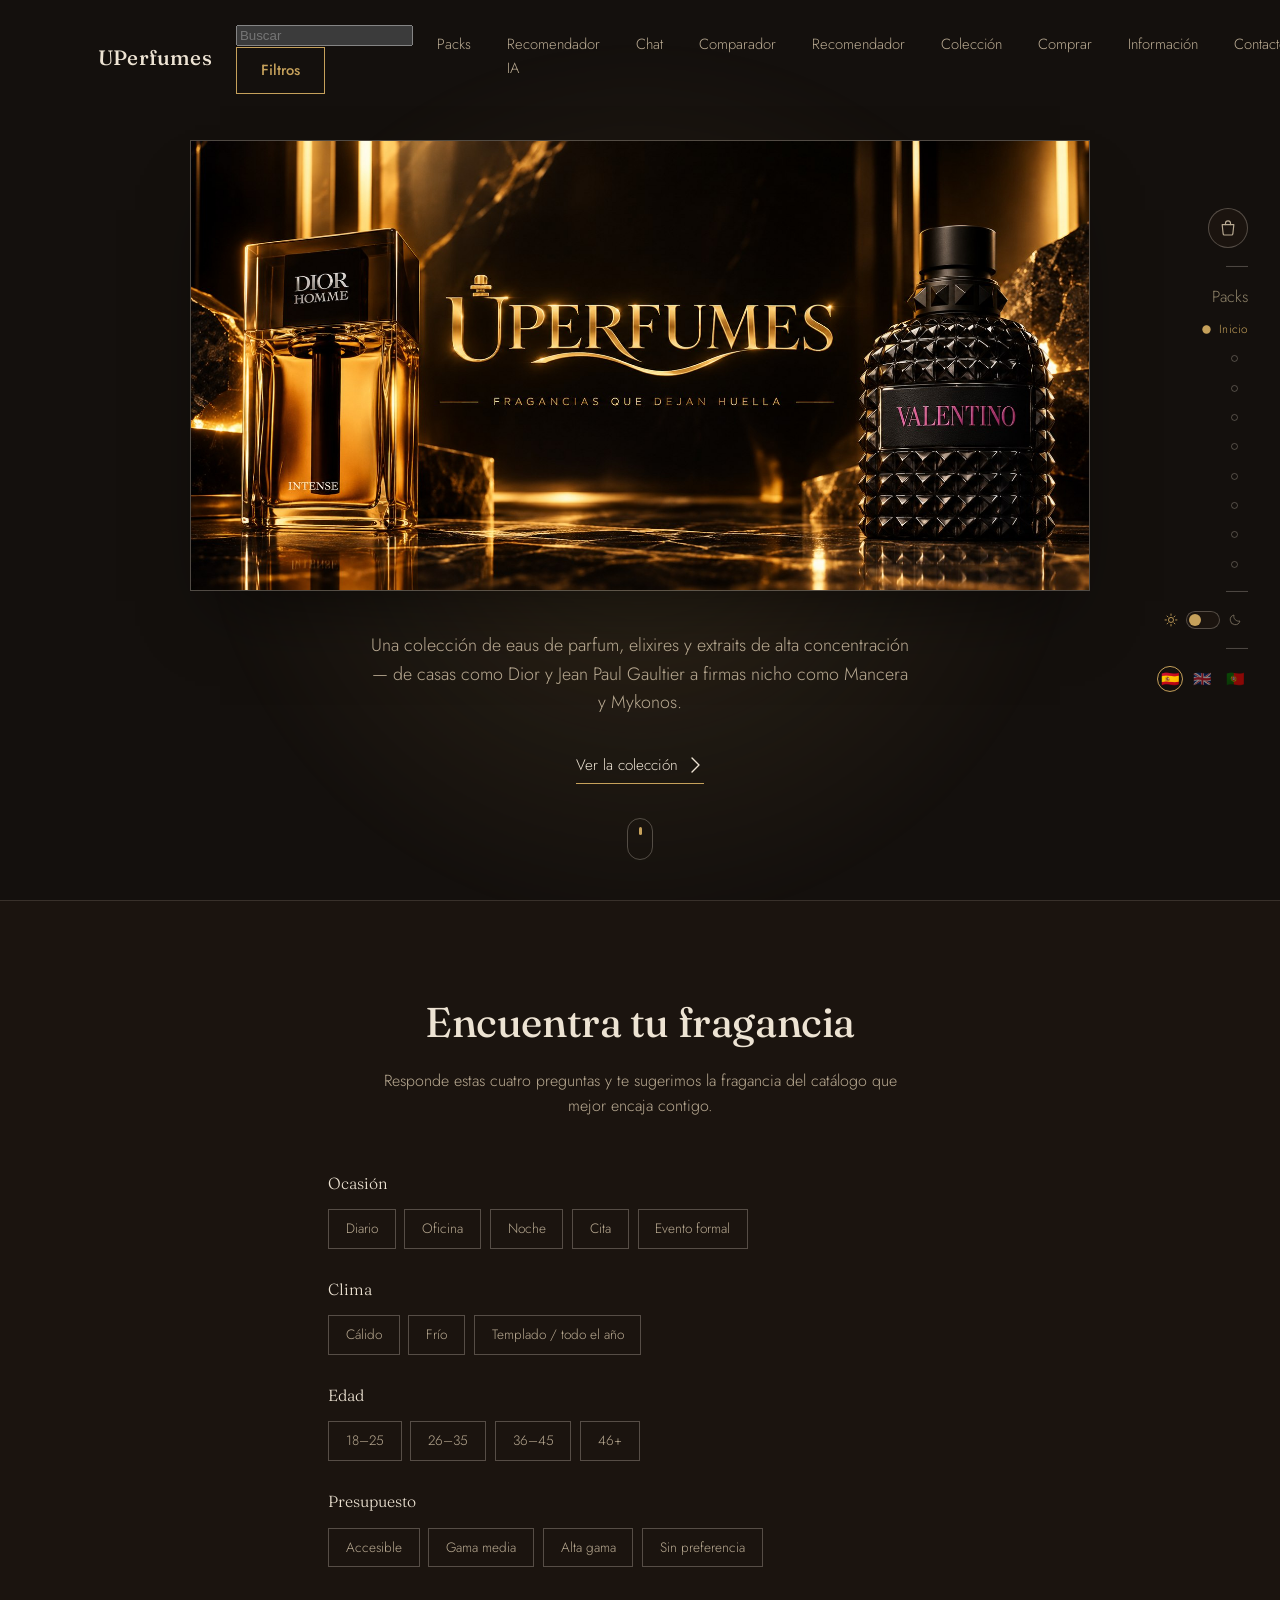
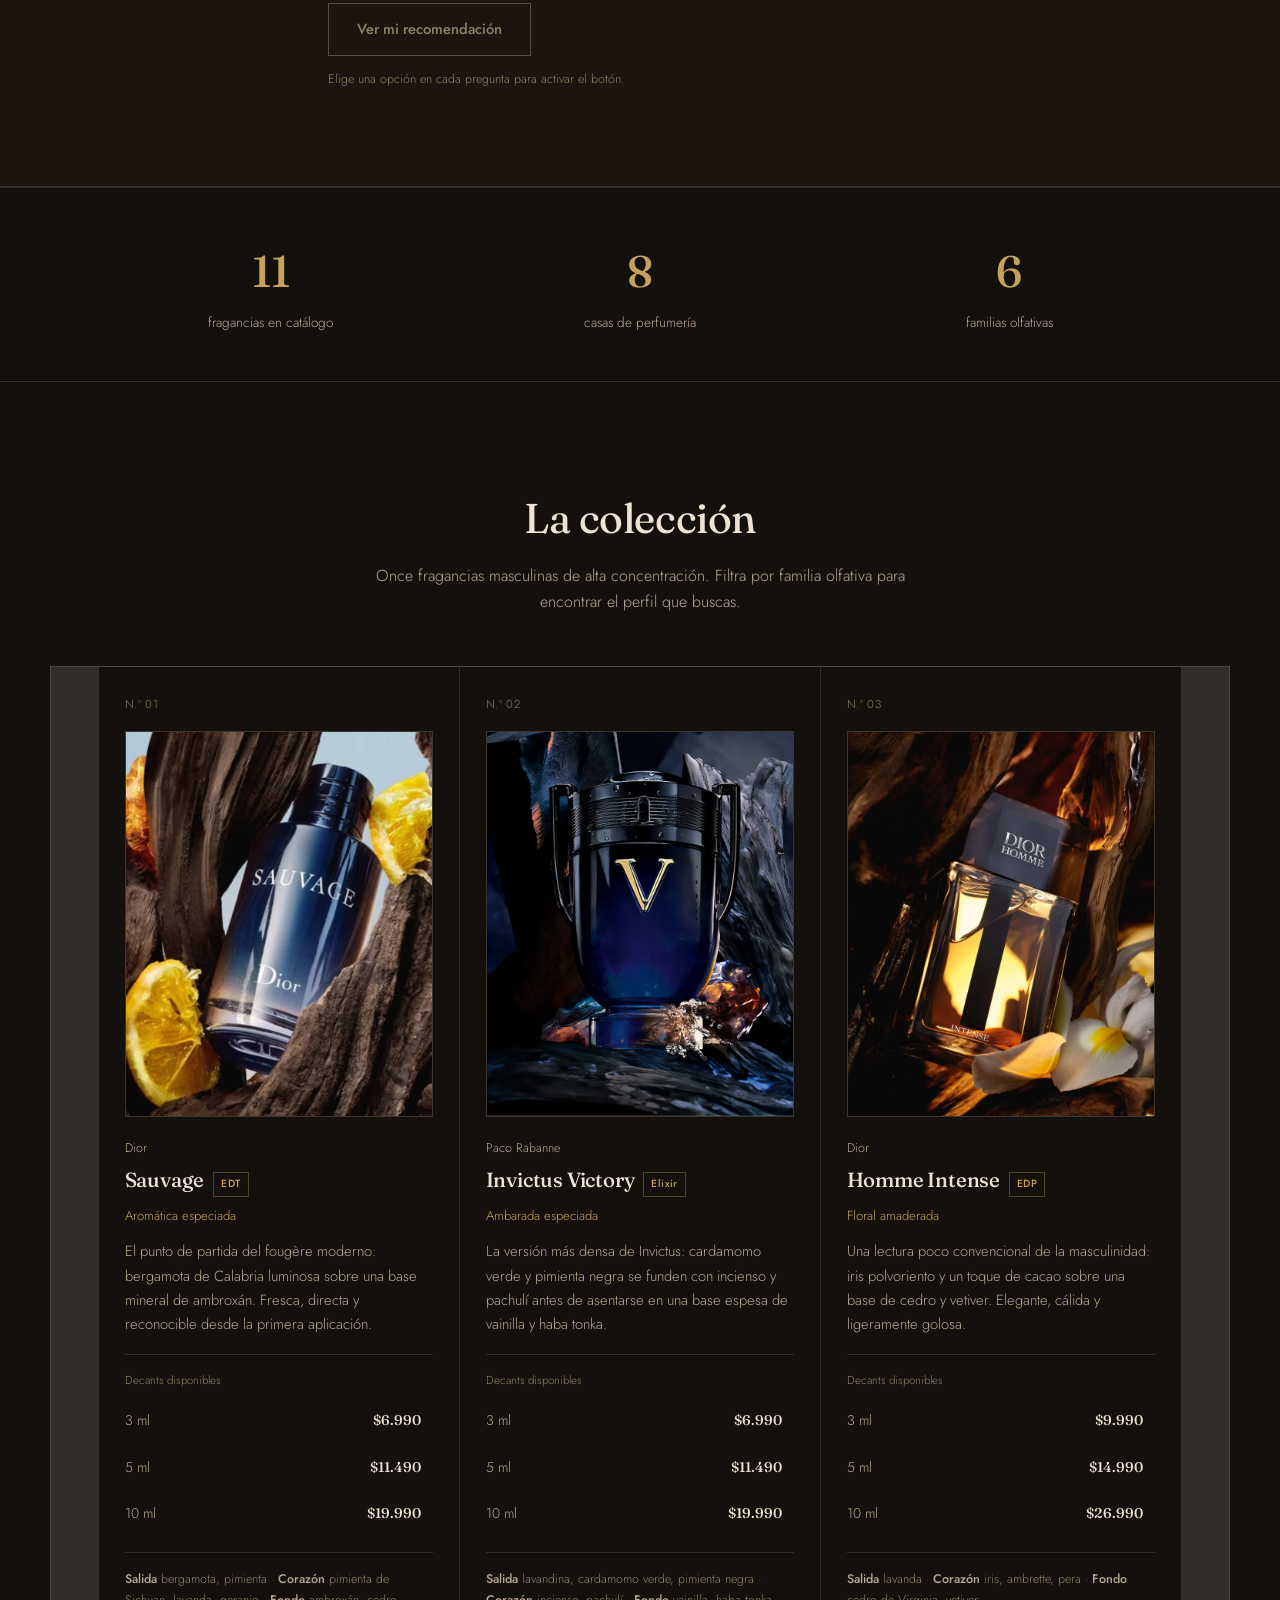
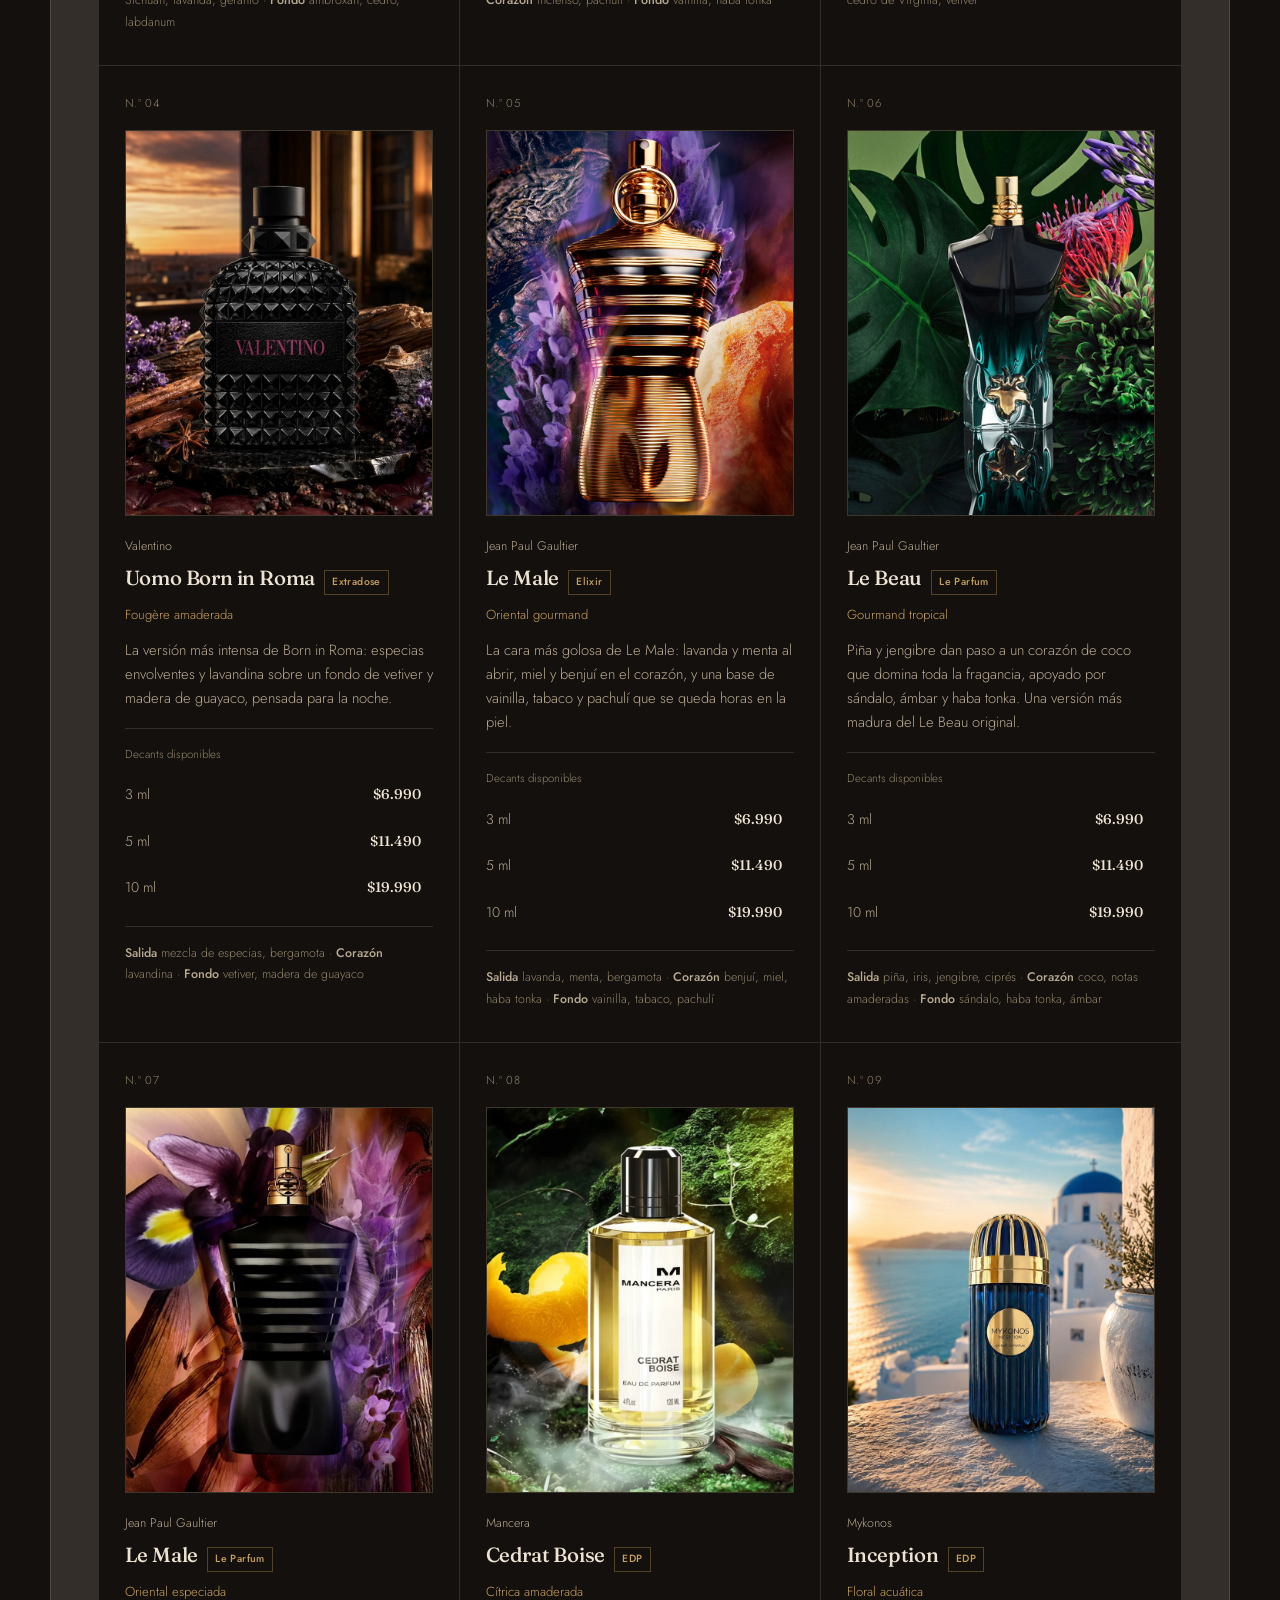
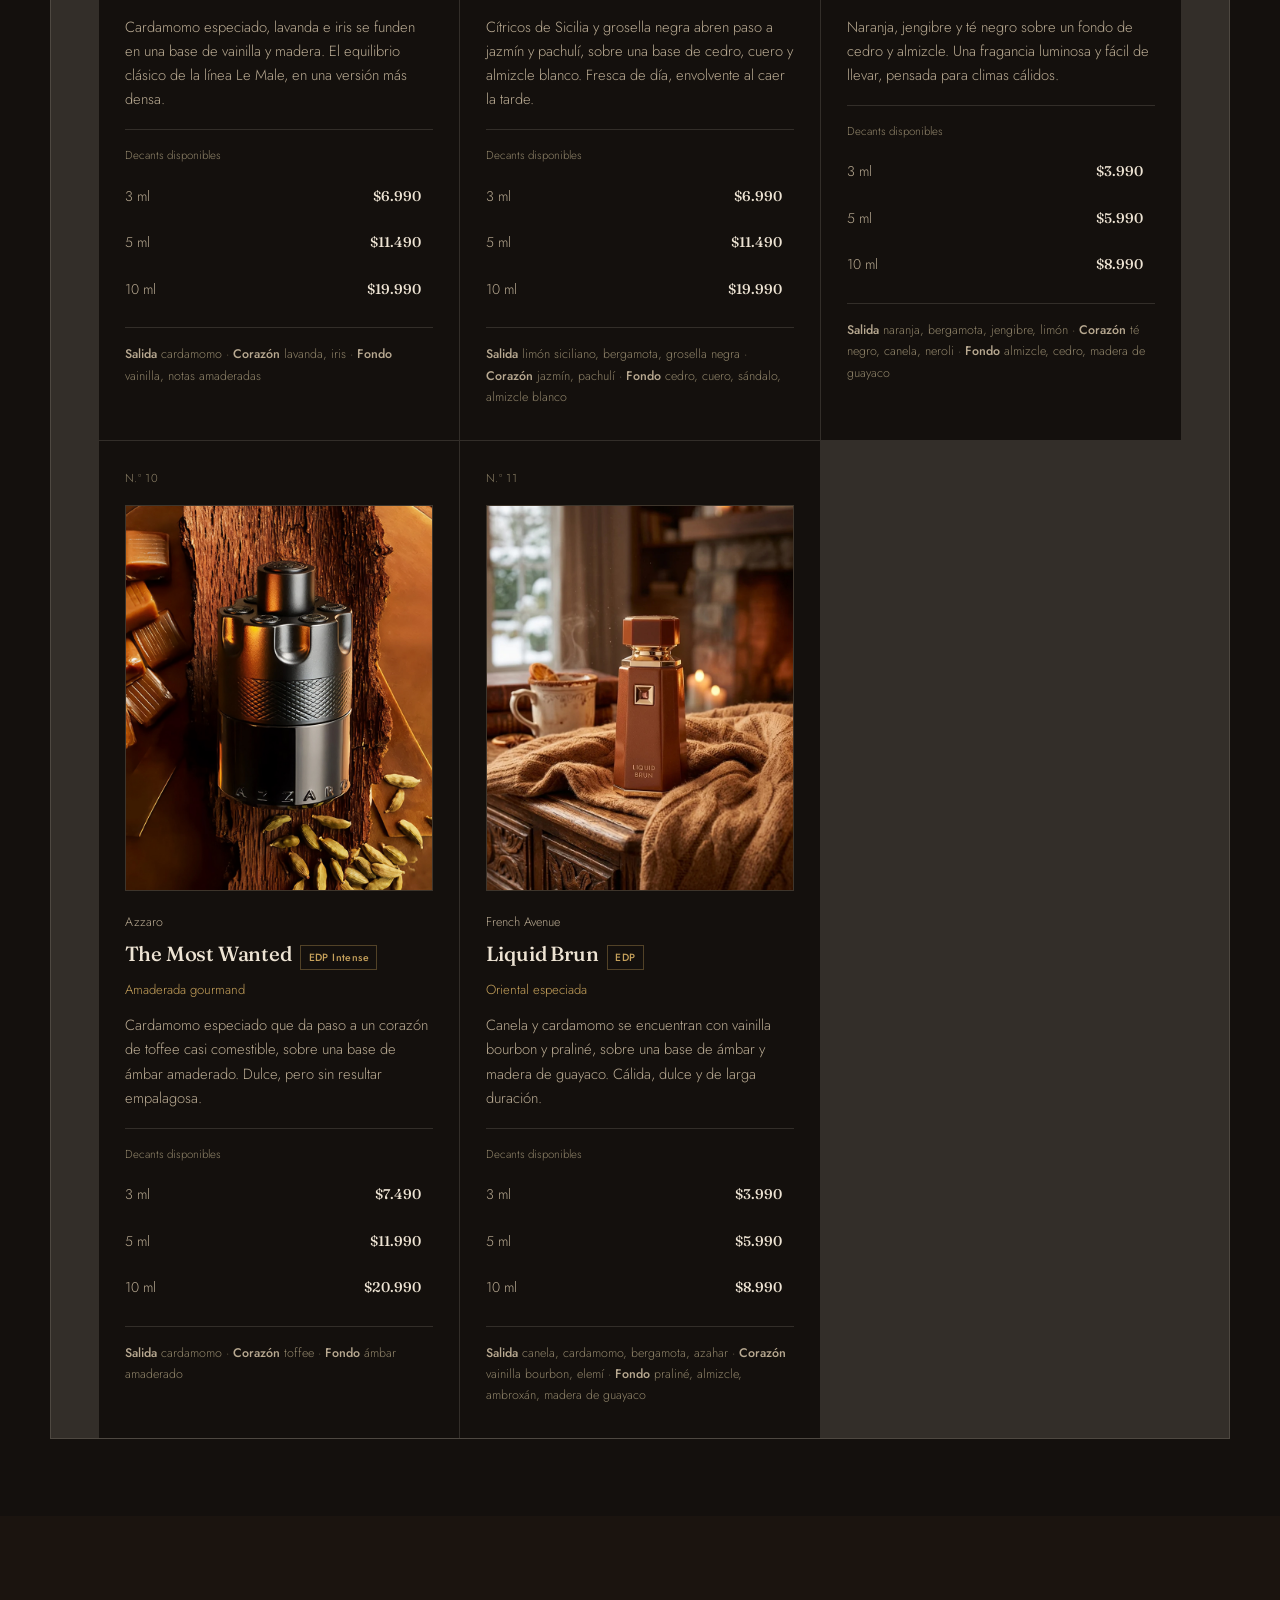
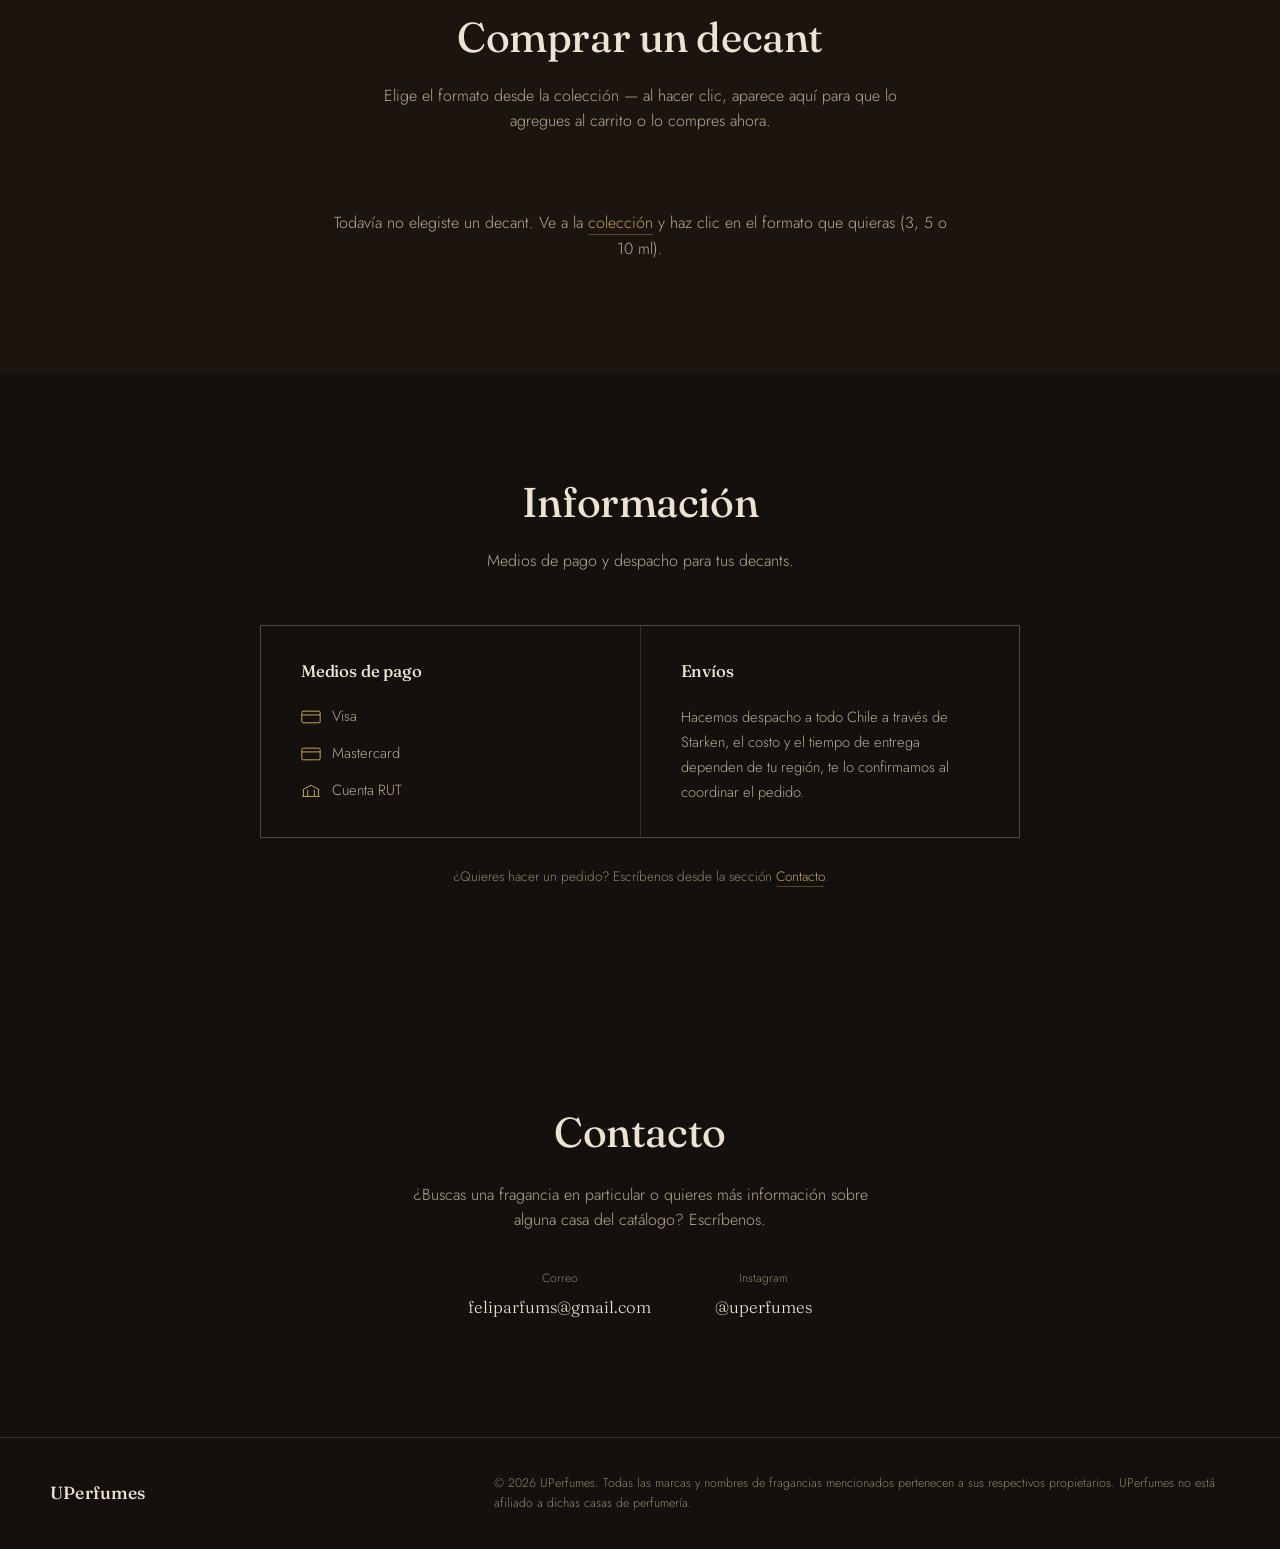
==== commit 4d09692e: "Actualiza el texto de envíos por región" ====
--- a/public/index.html
+++ b/public/index.html
@@ -663,7 +663,7 @@
       </div>
       <div class="info-block">
         <h3 data-i18n="info.shippingTitle">Envíos</h3>
-        <p data-i18n="info.shippingText">Hacemos despacho a todo Chile a través de Starken. El costo y el tiempo de entrega dependen de tu comuna; te los confirmamos al coordinar el pedido.</p>
+        <p data-i18n="info.shippingText">Hacemos despacho a todo Chile a través de Starken, el costo y el tiempo de entrega dependen de tu región, te lo confirmamos al coordinar el pedido.</p>
       </div>
     </div>
 
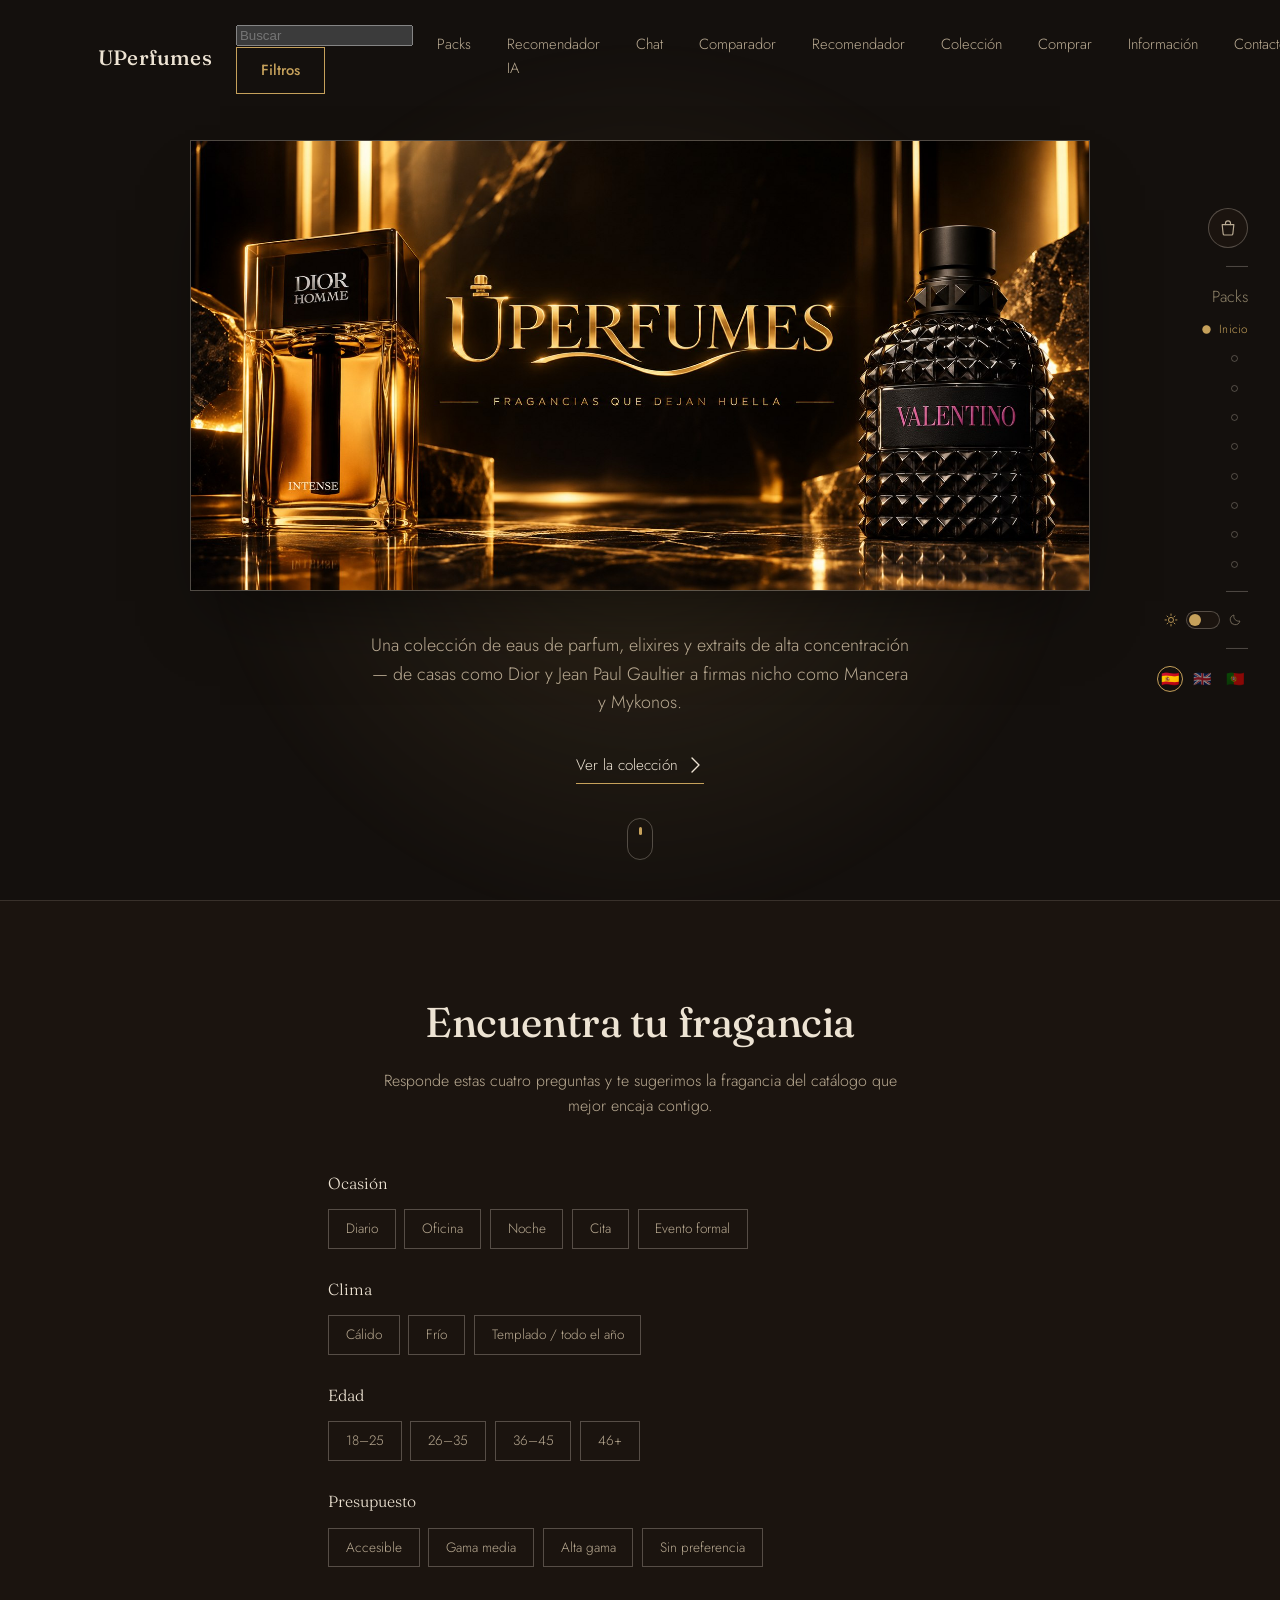
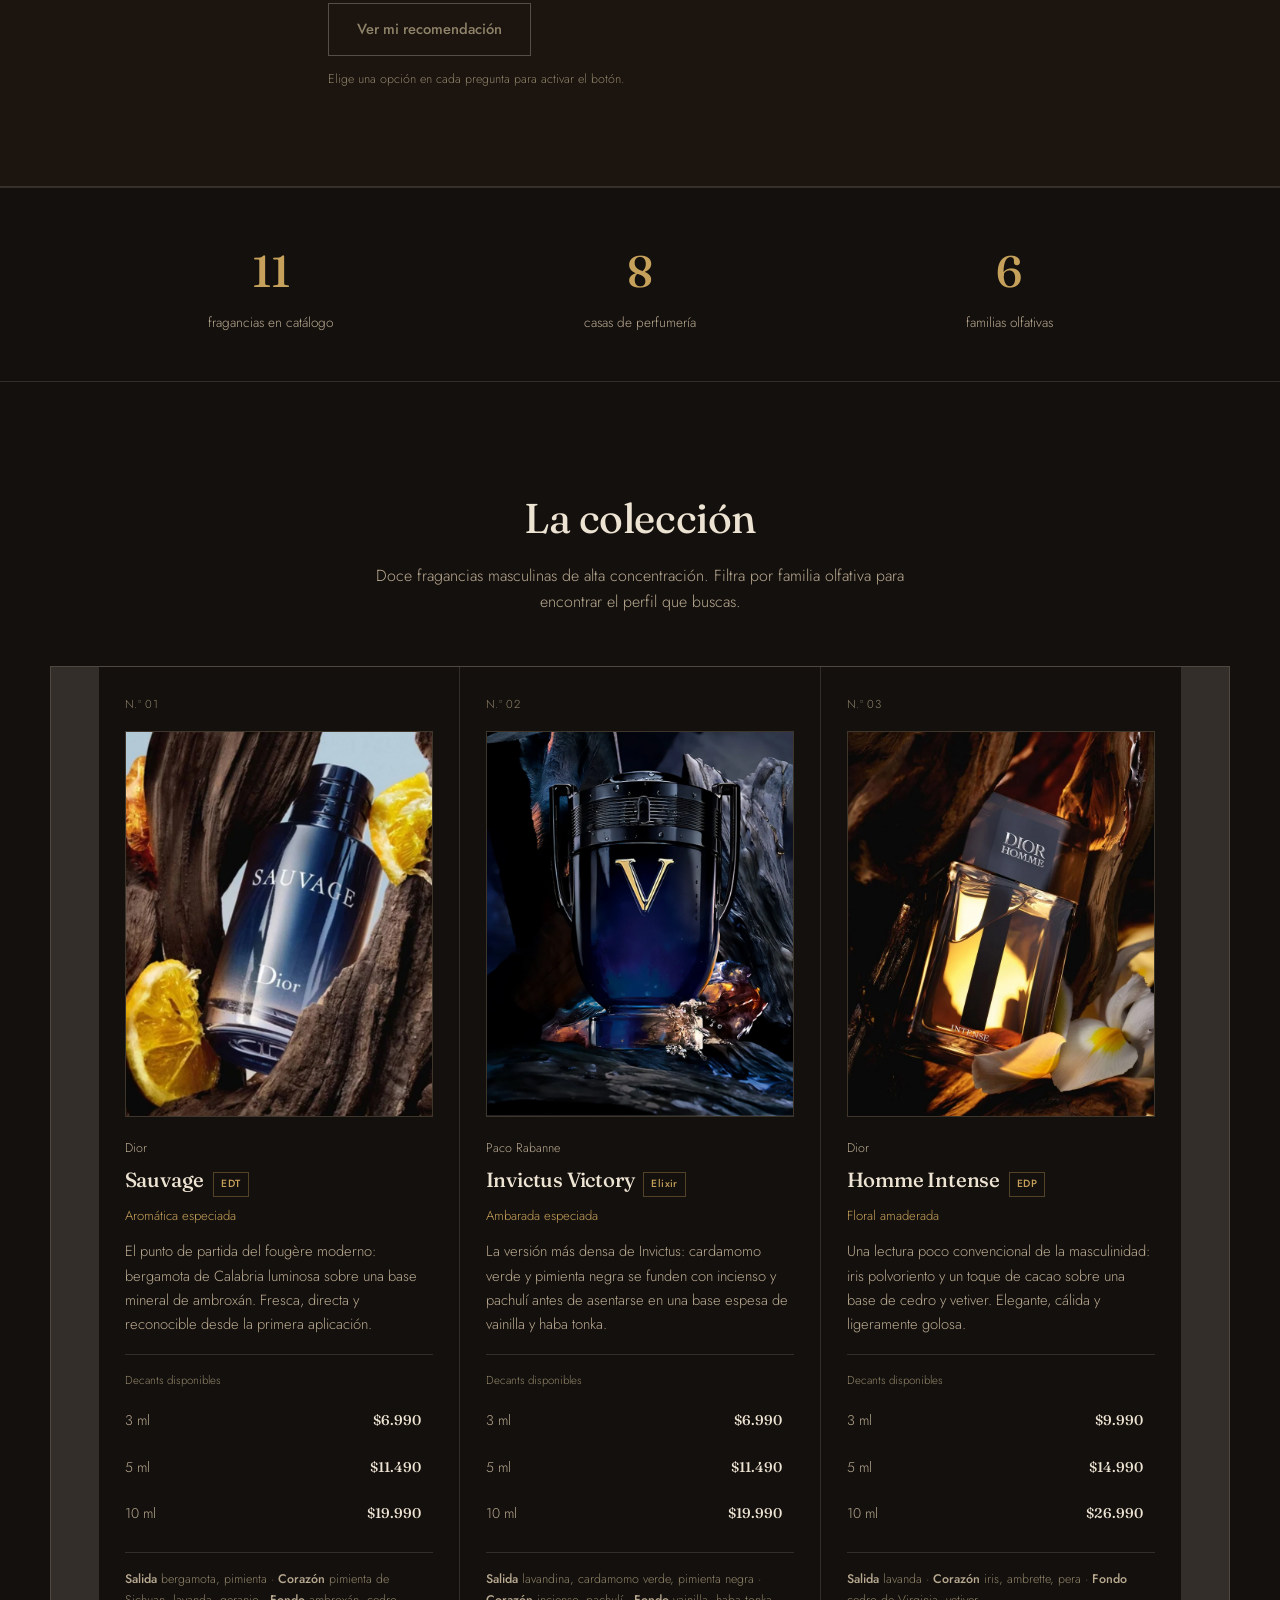
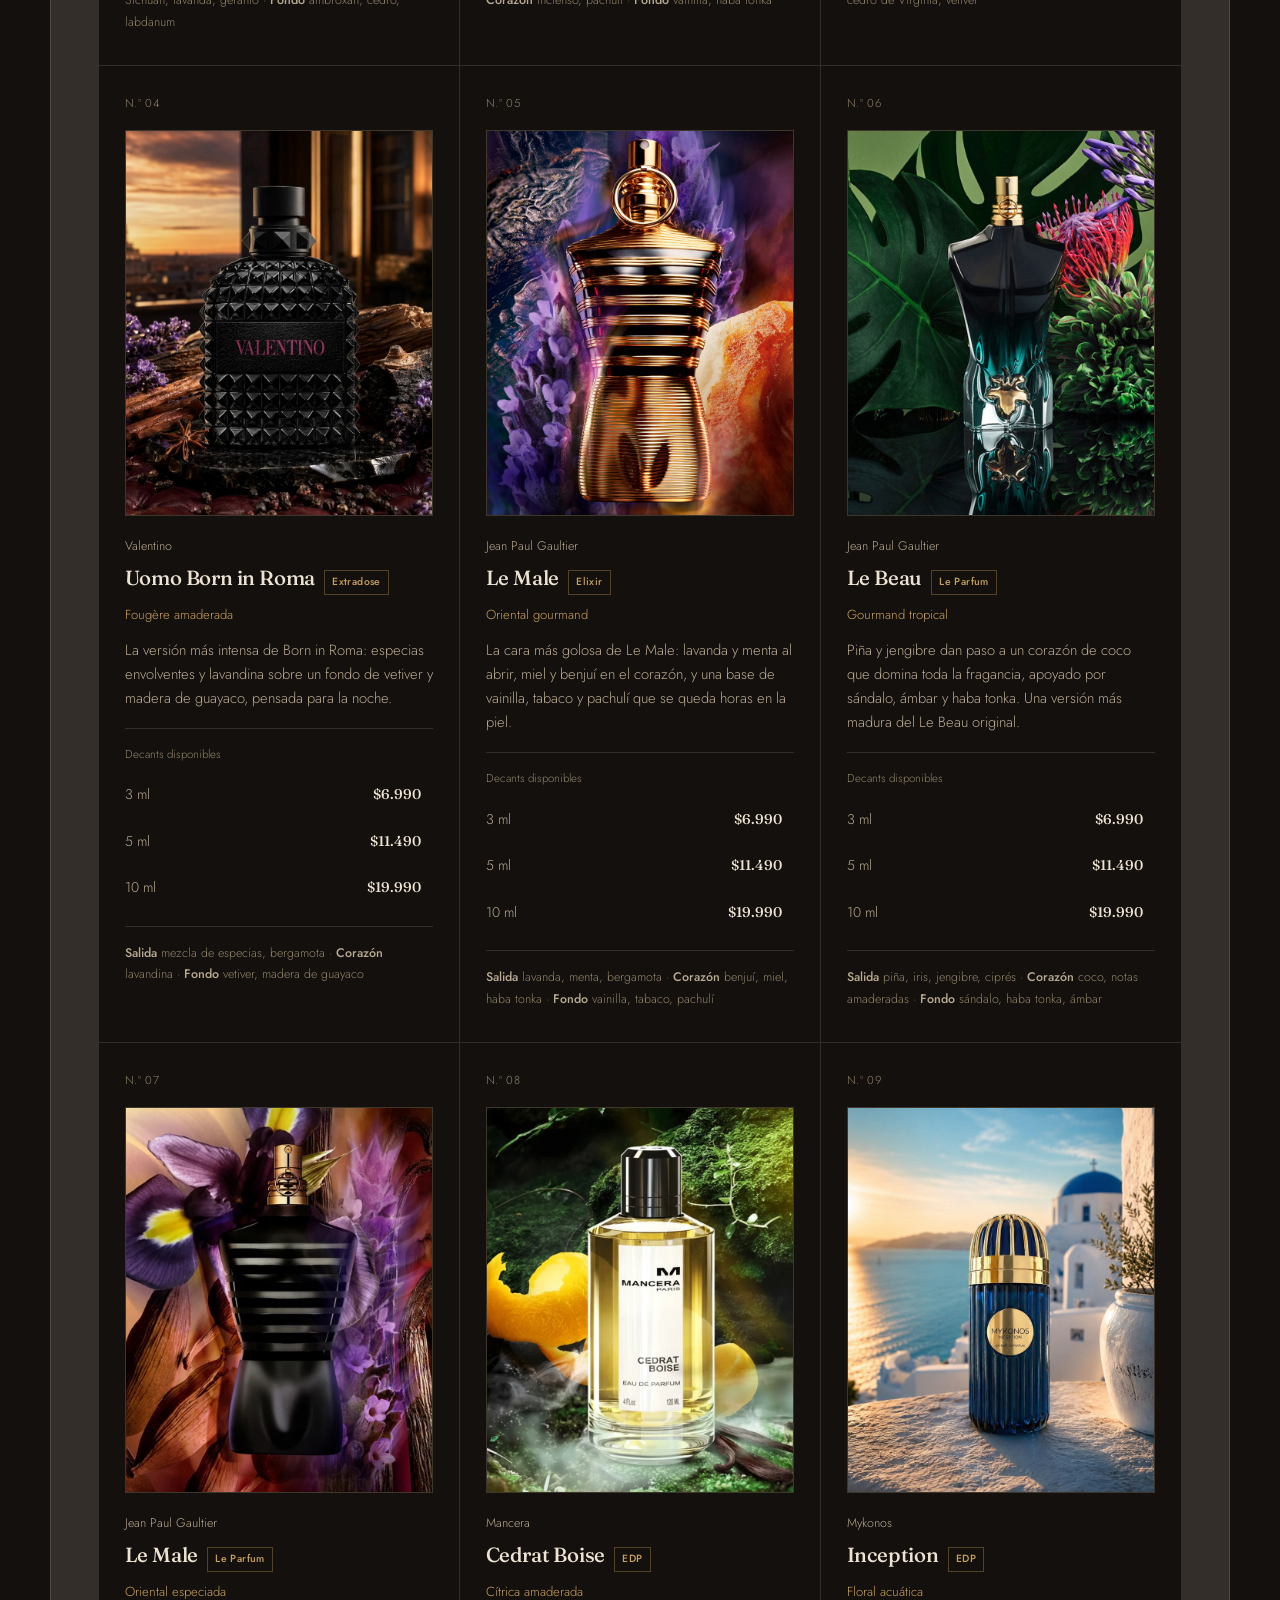
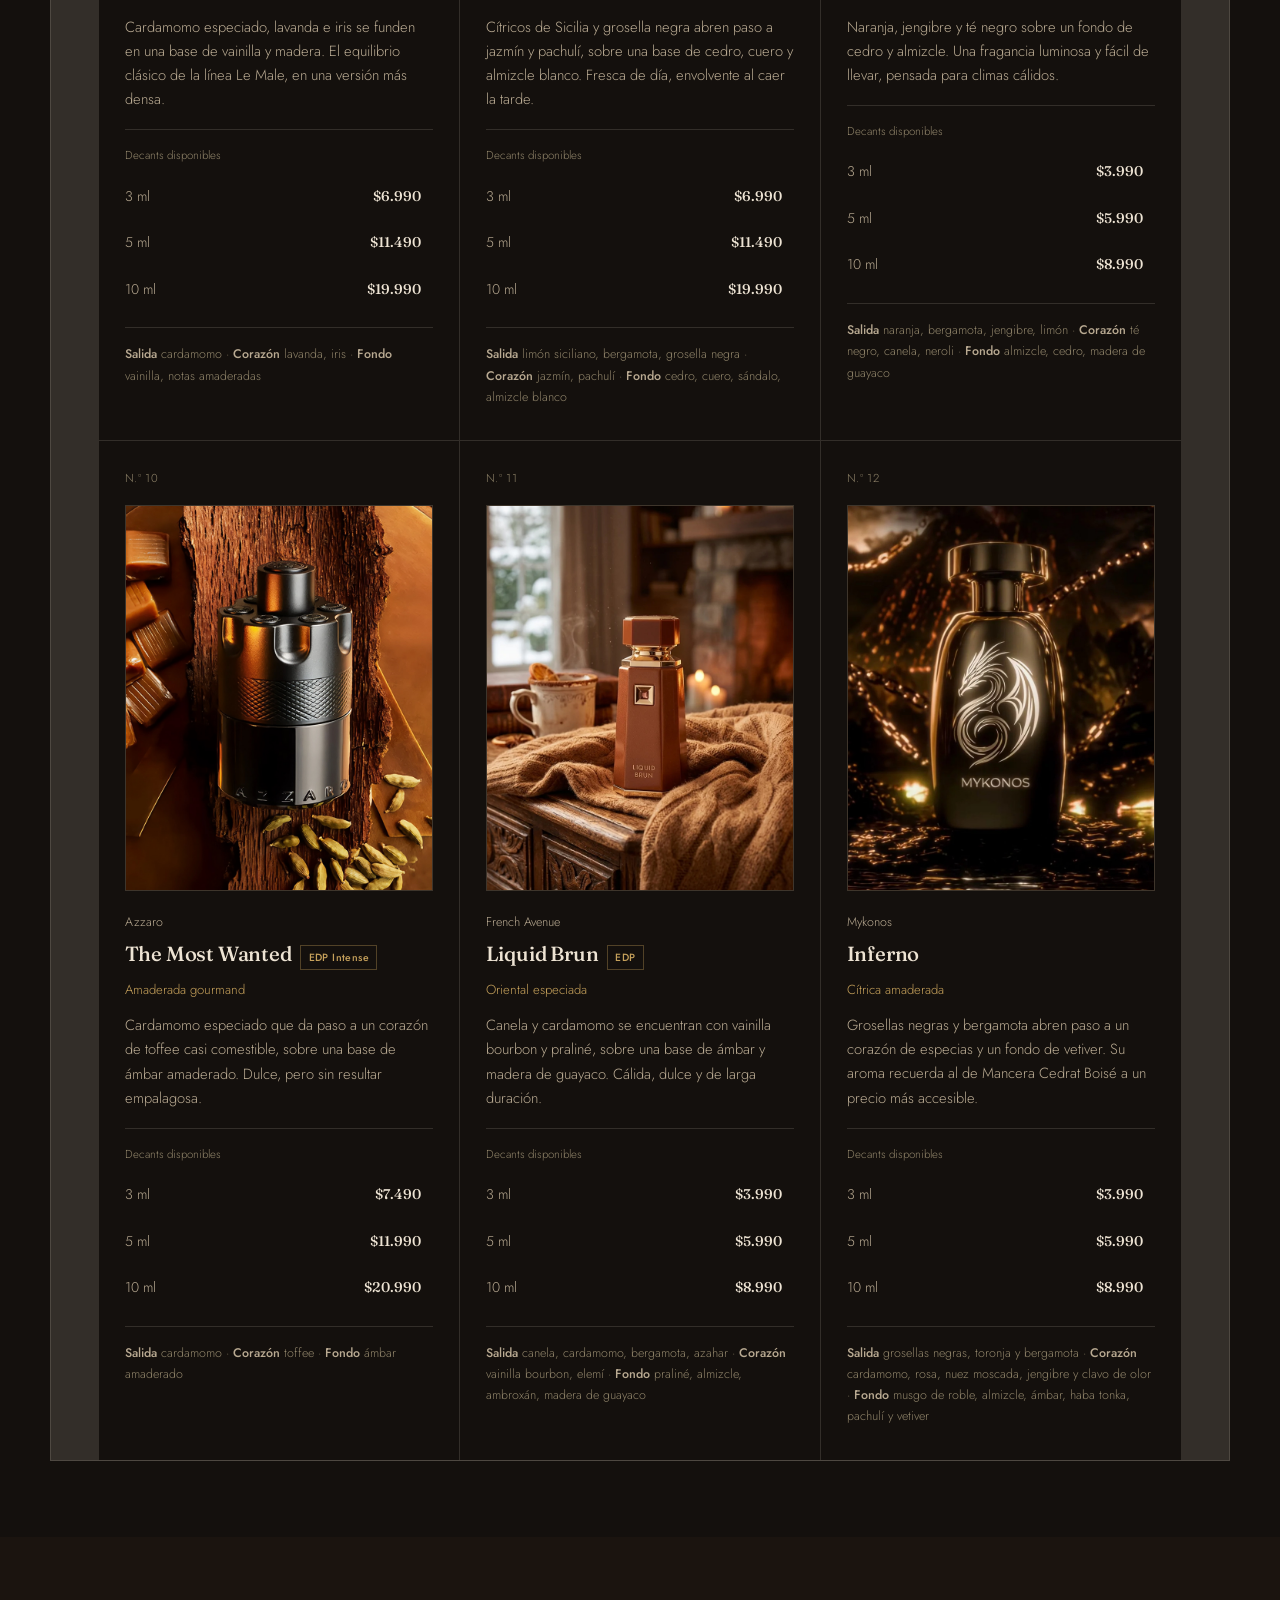
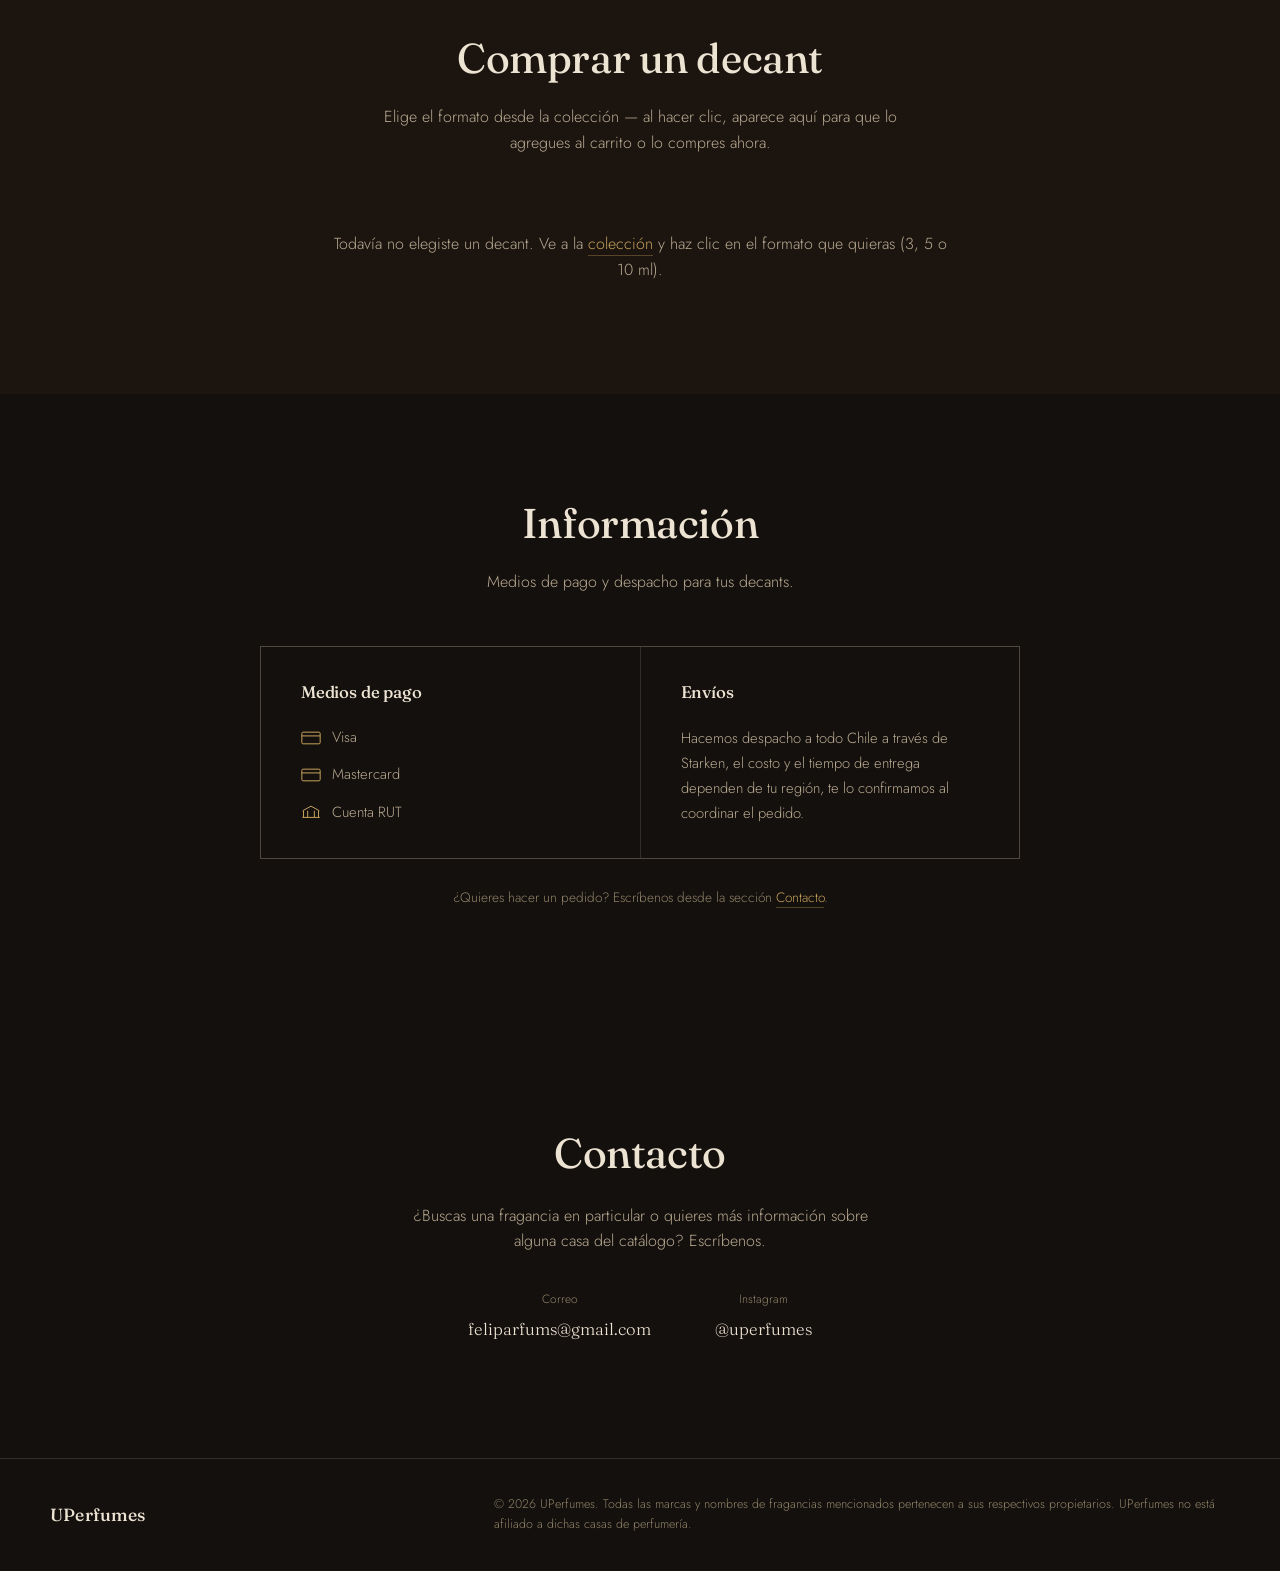
==== commit e2368af9: "Agrega Mykonos Inferno al catálogo" ====
--- a/public/index.html
+++ b/public/index.html
@@ -233,7 +233,7 @@
   <section class="collection" id="coleccion">
     <div class="section-head">
       <h2 data-i18n="collection.title">La colección</h2>
-      <p data-i18n="collection.subtitle">Once fragancias masculinas de alta concentración. Filtra por familia olfativa para encontrar el perfil que buscas.</p>
+      <p data-i18n="collection.subtitle">Doce fragancias masculinas de alta concentración. Filtra por familia olfativa para encontrar el perfil que buscas.</p>
     </div>
 
 
@@ -599,6 +599,39 @@
             </ul>
           </div>
           <p class="perfume-card__notes"><strong>Salida</strong> canela, cardamomo, bergamota, azahar · <strong>Corazón</strong> vainilla bourbon, elemí · <strong>Fondo</strong> praliné, almizcle, ambroxán, madera de guayaco</p>
+        </div>
+      </article>
+
+      <!-- ============ 12 · MYKONOS INFERNO ============ -->
+      <article class="perfume-card" data-family="citrico" data-perfume="mykonos-inferno">
+        <p class="perfume-card__index">N.º 12</p>
+        <a class="perfume-card__imglink" href="producto.html?id=mykonos-inferno"><div class="perfume-card__image">
+          <!--
+            IMAGEN → guarda el archivo como: images/mykonos-inferno.jpg
+            Tamaño sugerido: 800×1000px
+          -->
+          <img src="images/mykonos-inferno.jpg" alt="Frasco de Mykonos Inferno" loading="lazy">
+          <div class="image-placeholder">
+            <svg class="placeholder-icon" viewBox="0 0 48 64" fill="none" aria-hidden="true"><path d="M18 8H30V16C30 16 38 21 38 31V56C38 59 35.5 61 33 61H15C12.5 61 10 59 10 56V31C10 21 18 16 18 16V8Z" stroke="currentColor" stroke-width="1.4"/><path d="M15 4H33V8H15V4Z" stroke="currentColor" stroke-width="1.4"/></svg>
+            <p data-i18n="collection.imgPlaceholder">Coloca aquí la imagen</p>
+            <code>images/mykonos-inferno.jpg</code>
+            <span data-i18n="collection.imgSize">800 × 1000&nbsp;px sugerido</span>
+          </div>
+        </div></a>
+        <div class="perfume-card__body">
+          <p class="perfume-card__house">Mykonos</p>
+          <h3 class="perfume-card__name"><a class="perfume-card__namelink" href="producto.html?id=mykonos-inferno">Inferno</a></h3>
+          <p class="perfume-card__family">Cítrica amaderada</p>
+          <p class="perfume-card__desc">Grosellas negras y bergamota abren paso a un corazón de especias y un fondo de vetiver. Su aroma recuerda al de Mancera Cedrat Boisé a un precio más accesible.</p>
+          <div class="perfume-card__decants">
+            <p class="decants-label" data-i18n="collection.decantsLabel">Decants disponibles</p>
+            <ul class="decant-list">
+              <li><button type="button" class="decant-buy" data-perfume="mykonos-inferno" data-ml="3"><span class="decant-ml">3 ml</span><span class="decant-price">$3.990</span></button></li>
+              <li><button type="button" class="decant-buy" data-perfume="mykonos-inferno" data-ml="5"><span class="decant-ml">5 ml</span><span class="decant-price">$5.990</span></button></li>
+              <li><button type="button" class="decant-buy" data-perfume="mykonos-inferno" data-ml="10"><span class="decant-ml">10 ml</span><span class="decant-price">$8.990</span></button></li>
+            </ul>
+          </div>
+          <p class="perfume-card__notes"><strong>Salida</strong> grosellas negras, toronja y bergamota · <strong>Corazón</strong> cardamomo, rosa, nuez moscada, jengibre y clavo de olor · <strong>Fondo</strong> musgo de roble, almizcle, ámbar, haba tonka, pachulí y vetiver</p>
         </div>
       </article>
 
--- a/public/styles.css
+++ b/public/styles.css
@@ -551,9 +551,6 @@
   background: var(--line);
   border: 1px solid var(--line);
 }
-@media (max-width: 360px){
-  .perfume-grid{ grid-template-columns: 1fr; }
-}
 
 .perfume-card{
   background: var(--bg);
@@ -572,9 +569,36 @@
   transition-delay: calc(var(--i, 0) * 55ms);
 }
 @media (max-width: 760px){
+  .perfume-grid{
+    grid-template-columns: repeat(3, minmax(0, 1fr));
+    padding: 0;
+  }
   .perfume-grid .perfume-card{
+    position: relative;
+    min-width: 0;
+    padding: clamp(.4rem, 1.8vw, .85rem);
+    overflow-wrap: anywhere;
     opacity: 1;
     transform: none;
+  }
+  .perfume-grid :is(.perfume-card__index, .perfume-card__family, .perfume-card__desc, .perfume-card__notes, .perfume-card__decants){
+    display: none;
+  }
+  .perfume-grid .perfume-card__image{ margin-bottom: .5rem; }
+  .perfume-grid .perfume-card__name{ font-size: 1rem; line-height: 1.2; }
+  .perfume-grid .perfume-card__namelink{ gap: .25rem; }
+  .perfume-grid .shop-from{ order: 1; margin: .5rem 0 0; font-size: .75rem; }
+
+  /* El enlace de la ficha cubre también el precio y el espacio entre elementos. */
+  .perfume-grid .perfume-card__namelink::after{
+    content: "";
+    position: absolute;
+    inset: 0;
+    z-index: 1;
+  }
+  .perfume-grid .perfume-card__namelink:focus-visible::after{
+    outline: 2px solid var(--gold);
+    outline-offset: -2px;
   }
 }
 .perfume-card:hover{ background: var(--bg-panel); }
